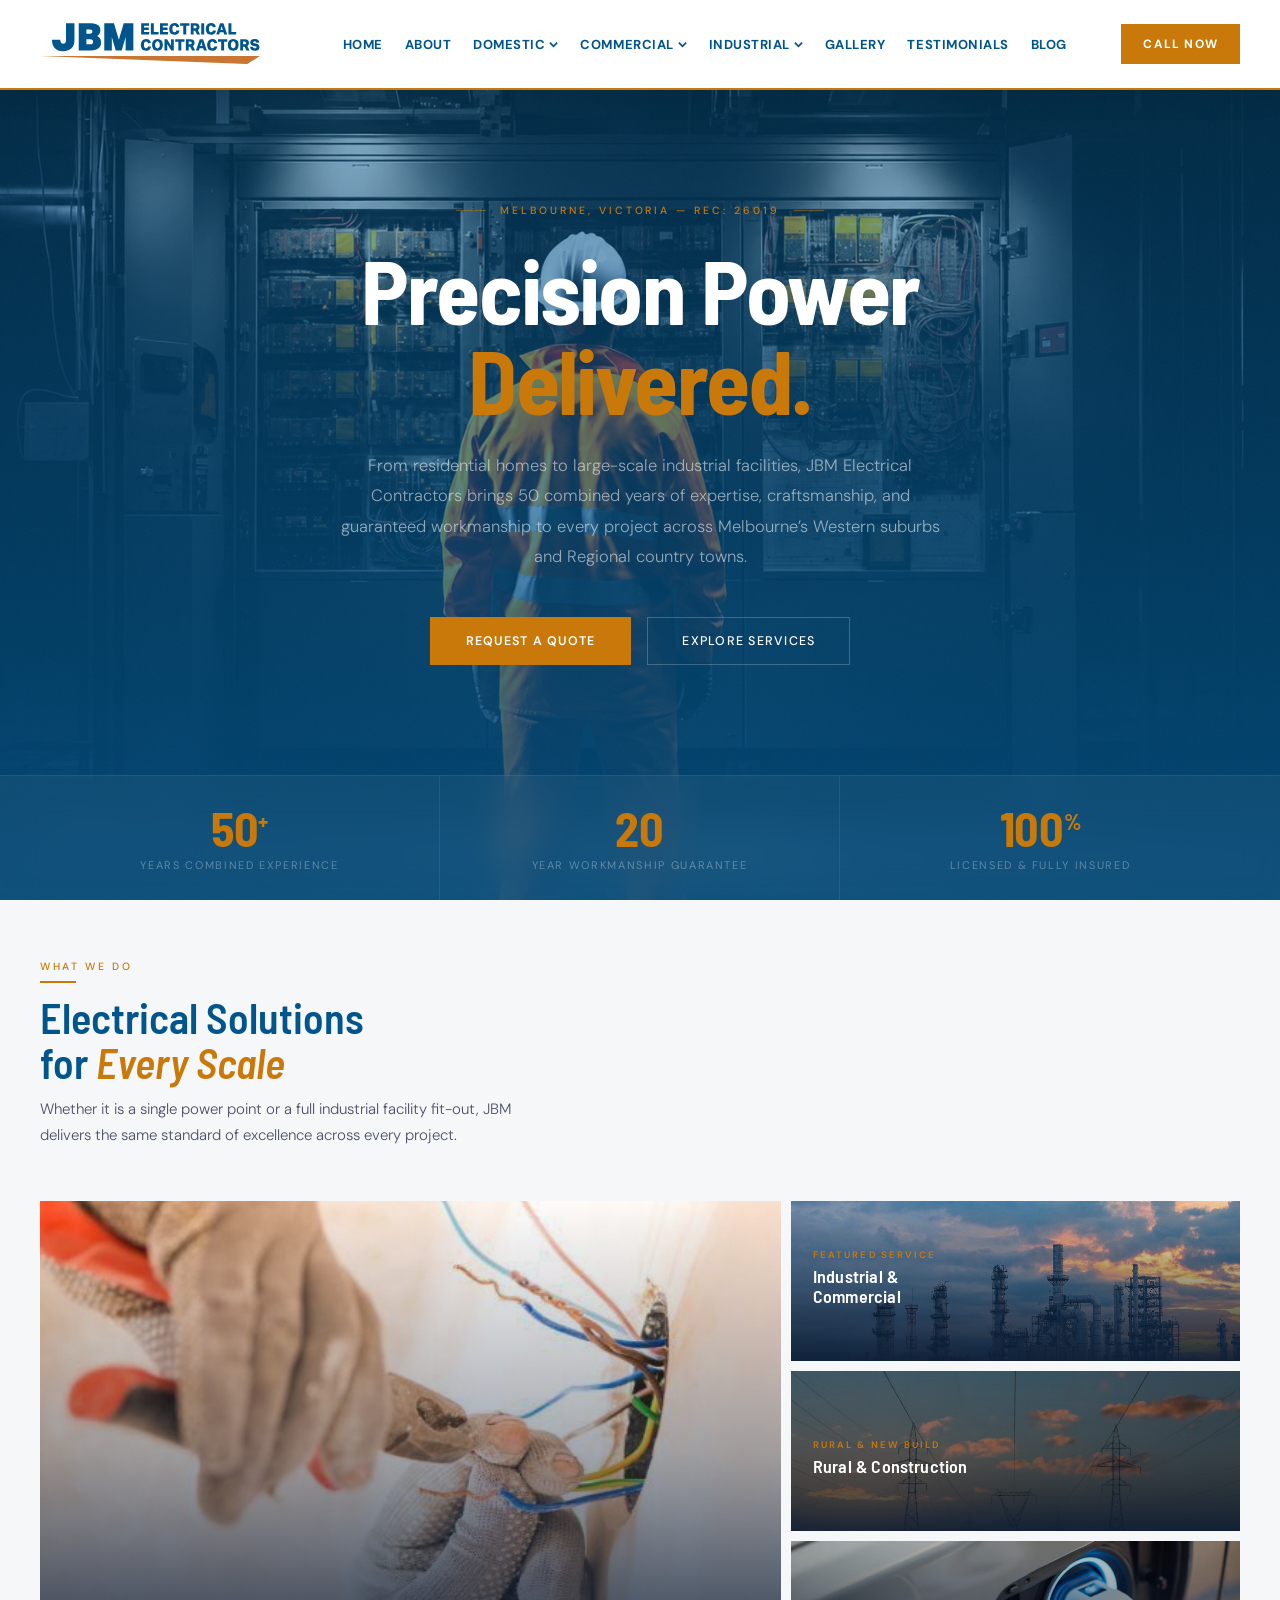
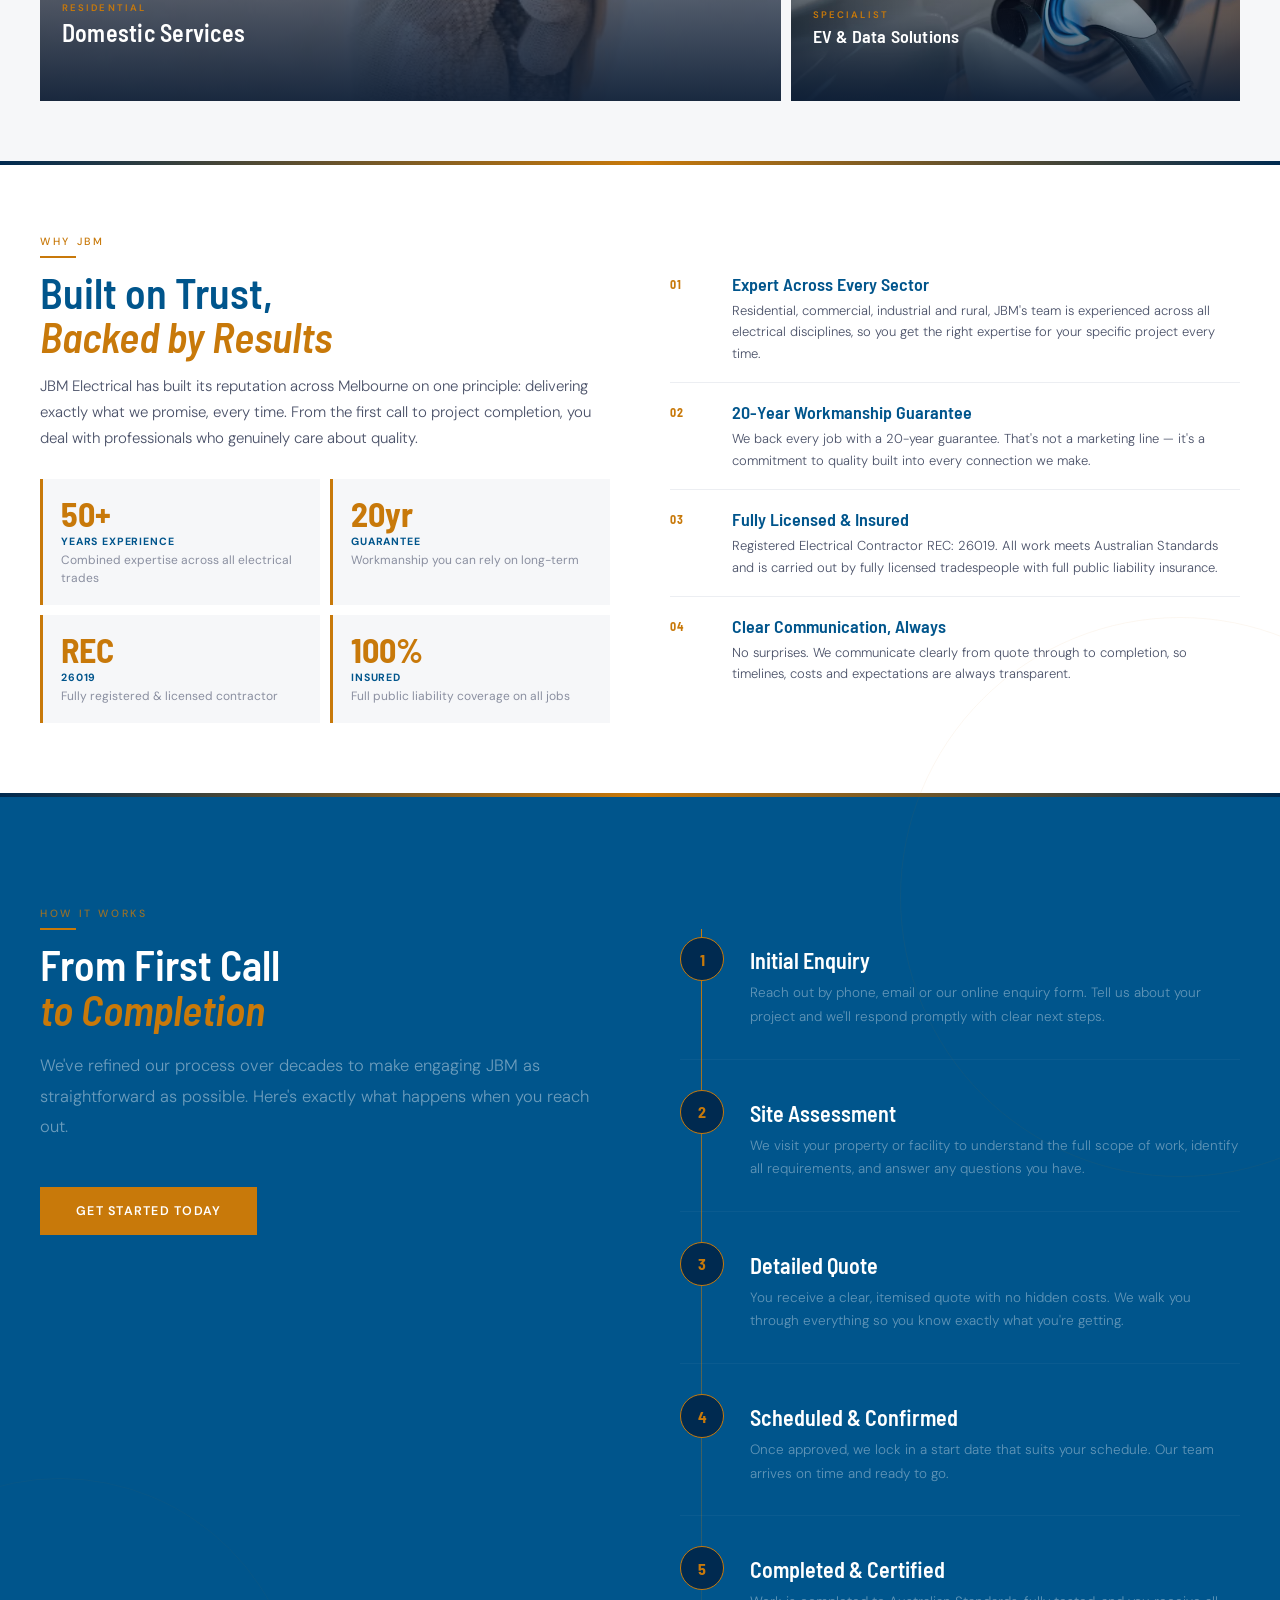
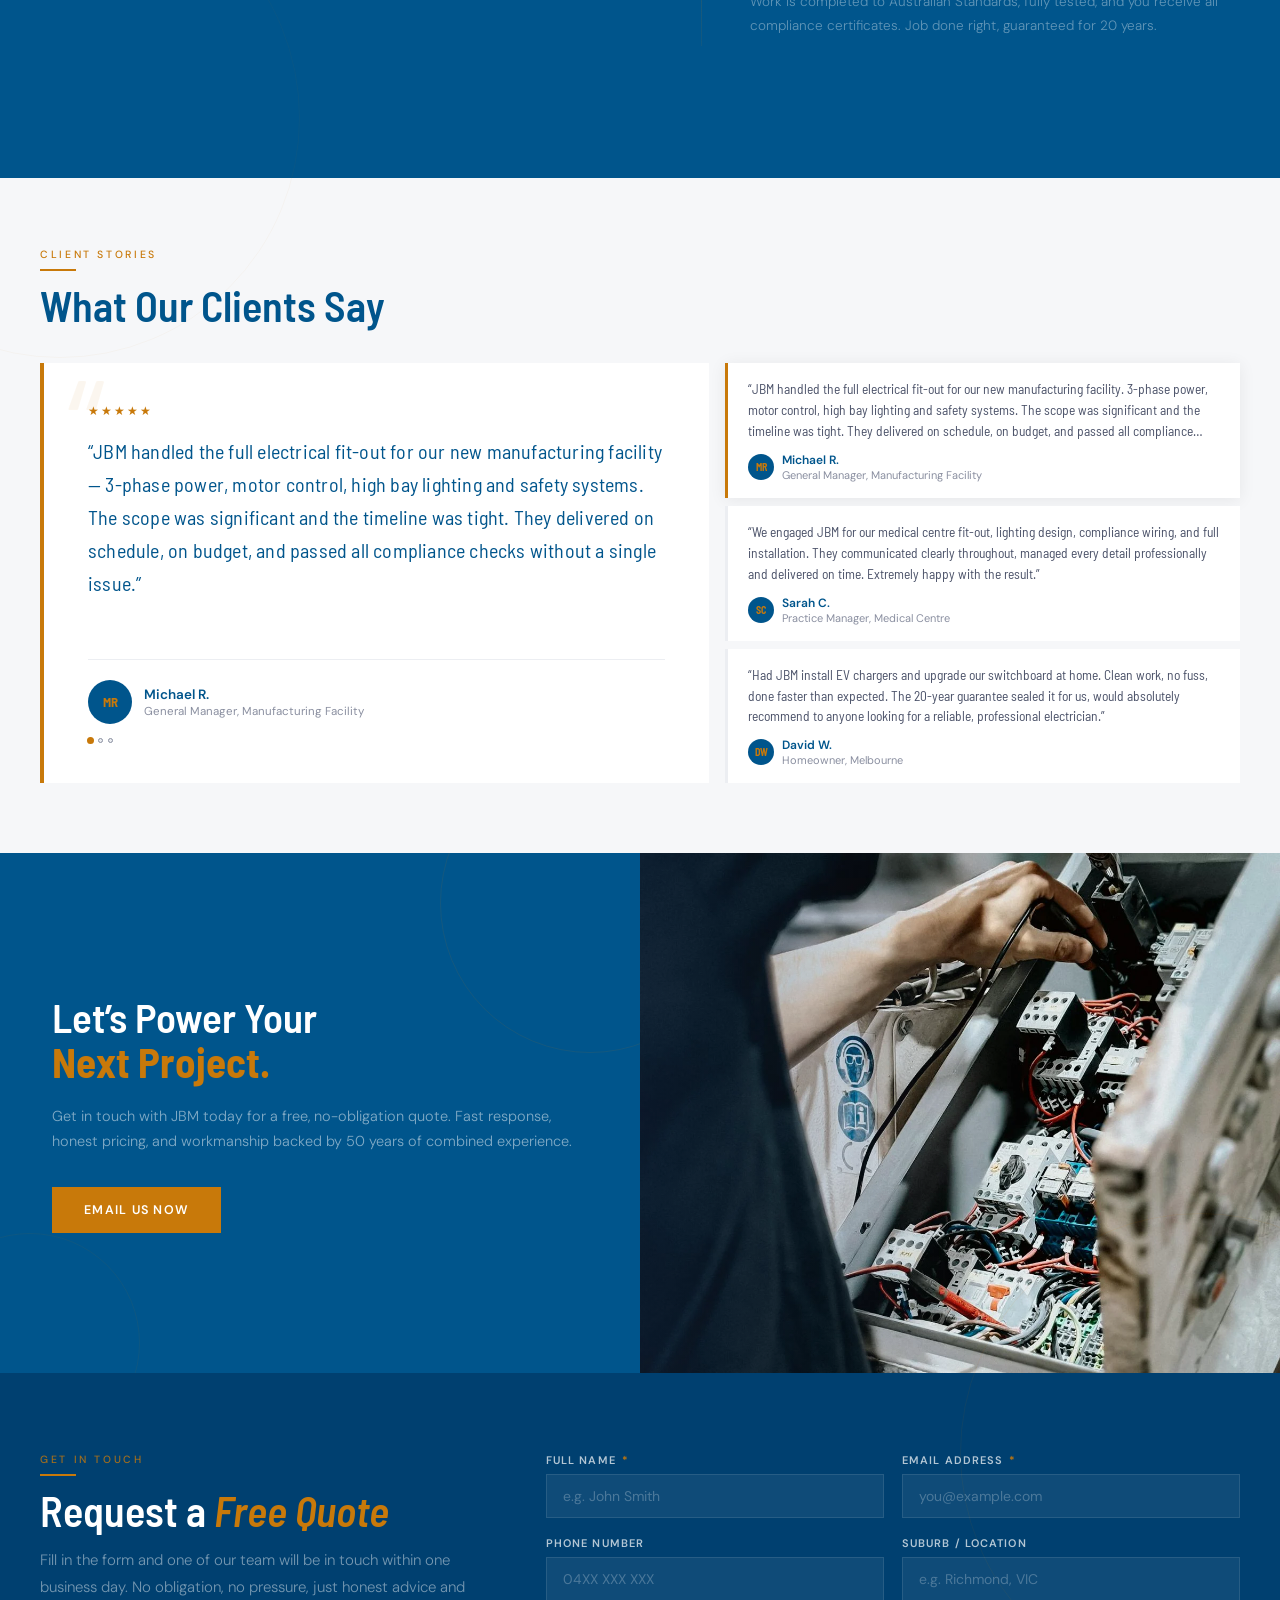
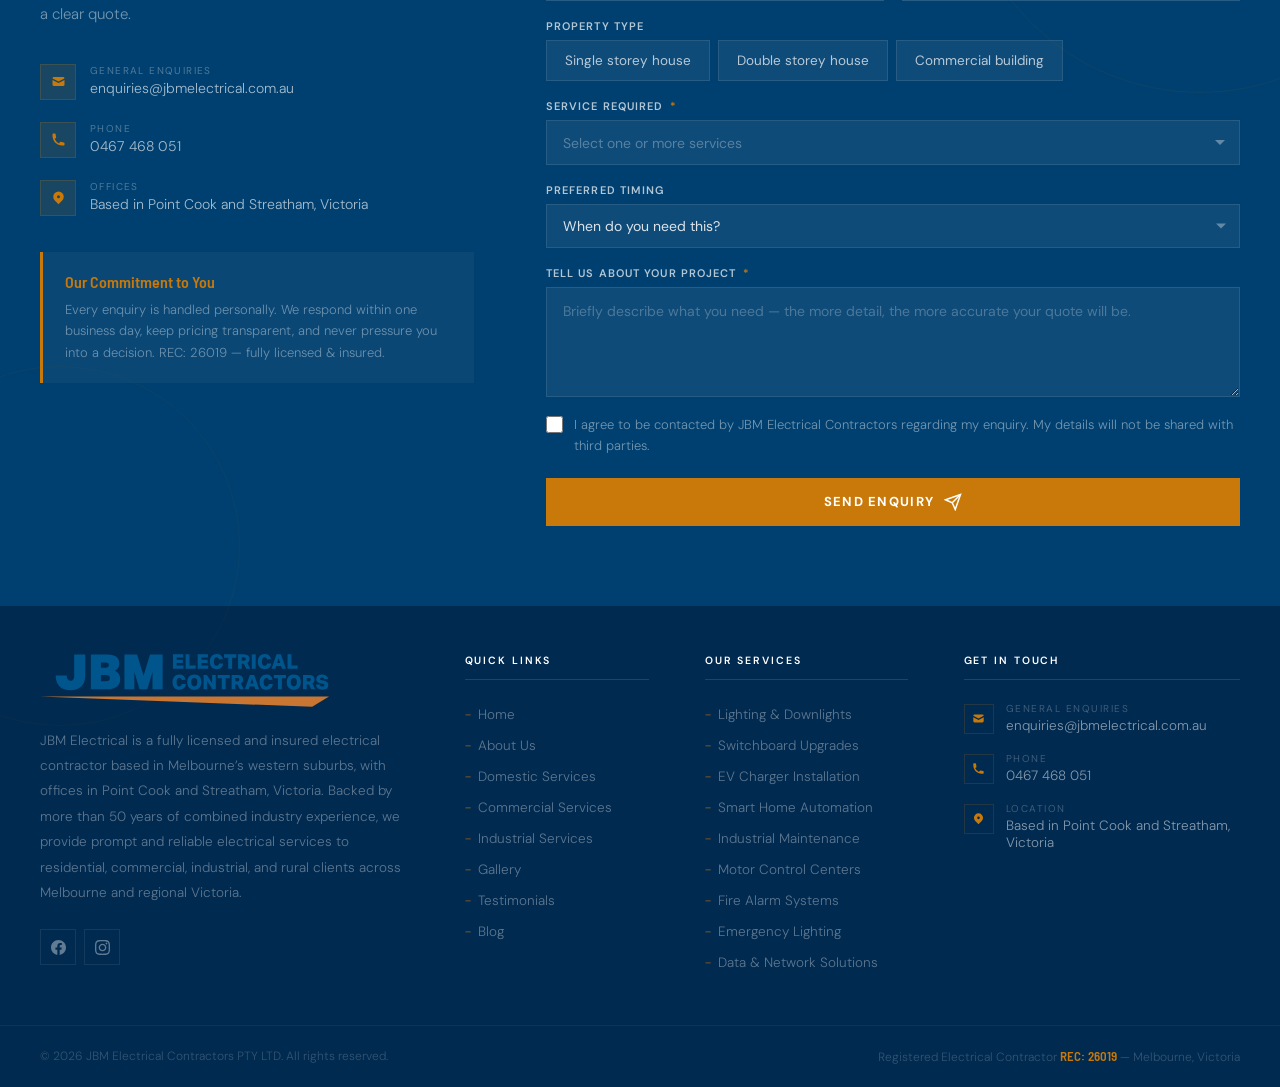
==== index.html @ d1659da3 "Update index.html" ====
<!DOCTYPE html>
<html lang="en">
<head>
    <meta charset="UTF-8">
    <meta name="viewport" content="width=device-width, initial-scale=1.0">
    <title>JBM Electrical Contractors | Melbourne, Victoria</title>
    <link rel="icon" type="image/x-icon" href="assets/icons/favicon.ico">

    <meta name="description" content="JBM Electrical Contractors , Licensed electricians serving Melbourne. Residential, commercial, industrial and rural electrical services.">
    <link rel="preconnect" href="https://fonts.googleapis.com">
    <link rel="preconnect" href="https://fonts.gstatic.com" crossorigin>
    <link href="https://fonts.googleapis.com/css2?family=Barlow+Semi+Condensed:wght@300;400;500;600;700&family=DM+Sans:ital,wght@0,300;0,400;0,500;0,600;1,300&display=swap" rel="stylesheet">
    <link rel="preload" href="assets/images/hero-bg.png" as="image">
    <link rel="stylesheet" href="css/styles.css">
</head>
<body>

<!-- ============================================================
     LOADING SCREEN
============================================================ -->
<div id="loader">    <img class="loader-logo" id="ll" src="assets/images/jbm-logo.svg" alt="JBM Electrical Contractors">    <div class="loader-tagline" id="lt">Licensed Electrical Contractors</div>
    <div class="loader-line-wrap"><div class="loader-line" id="lb"></div></div>
</div>

<!-- ============================================================
     TOP BAR
============================================================ -->
<!-- ============================================================
     HEADER & NAVIGATION
============================================================ -->
<header id="header">
    <div class="header-wrap">
        <a href="index.html" class="logo">
            <img id="logo-src" class="logo-color" src="assets/images/jbm-logo.svg" alt="JBM Electrical Contractors">
        </a>
        <nav>
            <div class="nav-item"><a href="index.html" class="nav-link">Home</a></div>
            <div class="nav-item"><a href="about.html" class="nav-link">About</a></div>
            <div class="nav-item">
                <a href="domestic.html" class="nav-link">Domestic <svg class="chevron" viewBox="0 0 10 6"><path d="M1 1l4 4 4-4"/></svg></a>
                <div class="dropdown">
                    <a href="domestic.html#power-points-switches" class="dd-link">Power Points &amp; Switches</a>
                    <a href="domestic.html#lighting-downlights" class="dd-link">Lighting &amp; Downlights</a>
                    <a href="domestic.html#ceiling-exhaust-fans" class="dd-link">Ceiling &amp; Exhaust Fans</a>
                    <a href="domestic.html#stove-oven-cooktop" class="dd-link">Stove, Oven &amp; Cooktop Installations</a>
                    <a href="domestic.html#air-conditioning" class="dd-link">Air Conditioning</a>
                    <a href="domestic.html#rangehood-installations" class="dd-link">Rangehood Installations</a>
                    <a href="domestic.html#smart-home-automation" class="dd-link">Smart Home Automation</a>
                    <a href="domestic.html#electrical-heating" class="dd-link">Electrical Heating</a>
                    <a href="domestic.html#tv-wall-mounting" class="dd-link">TV &amp; Wall Mounting</a>
                    <a href="domestic.html#data-tv-points" class="dd-link">Data &amp; TV Points</a>
                    <a href="domestic.html#ev-charger" class="dd-link">EV Charger Supply &amp; Install</a>
                    <a href="domestic.html#switchboard-upgrades" class="dd-link">Switchboard Upgrades</a>
                    <a href="domestic.html#safety-switches" class="dd-link">Safety Switches &amp; Testing</a>
                    <a href="domestic.html#appliance-repairs" class="dd-link">Appliance Repairs</a>
                    <a href="domestic.html#tenancy-safety-checks" class="dd-link">Residential Tenancy Safety Checks</a>
                </div>
            </div>
            <div class="nav-item">
                <a href="commercial.html" class="nav-link">Commercial <svg class="chevron" viewBox="0 0 10 6"><path d="M1 1l4 4 4-4"/></svg></a>
                <div class="dropdown">
                    <a href="commercial.html#shop-fitouts" class="dd-link">Shop Fit-outs</a>
                    <a href="commercial.html#tenant-improvements" class="dd-link">Tenant Improvements</a>
                    <a href="commercial.html#medical-dental" class="dd-link">Medical &amp; Dental Centres</a>
                    <a href="commercial.html#bakeries-hospitality" class="dd-link">Bakeries &amp; Hospitality</a>
                    <a href="commercial.html#shopping-centre-maintenance" class="dd-link">Shopping Centre Maintenance</a>
                    <a href="commercial.html#lighting-installations" class="dd-link">Lighting Installations</a>
                    <a href="commercial.html#new-construction-wiring" class="dd-link">New Construction Wiring</a>
                    <a href="commercial.html#emergency-exit-lighting" class="dd-link">Emergency &amp; Exit Lighting</a>
                    <a href="commercial.html#ev-charger" class="dd-link">EV Charger Installations</a>
                    <a href="commercial.html#fire-alarm" class="dd-link">Fire Alarm Installation &amp; Maintenance</a>
                    <a href="commercial.html#network-data" class="dd-link">Network &amp; Data Solutions</a>
                    <a href="commercial.html#lighting-design-energy" class="dd-link">Lighting Design &amp; Energy Upgrades</a>
                    <a href="commercial.html#fault-finding" class="dd-link">Fault Finding &amp; Repairs</a>
                </div>
            </div>
            <div class="nav-item">
                <a href="industrial.html" class="nav-link">Industrial <svg class="chevron" viewBox="0 0 10 6"><path d="M1 1l4 4 4-4"/></svg></a>
                <div class="dropdown">
                    <a href="industrial.html#factory-maintenance" class="dd-link">Factory Maintenance &amp; Repairs</a>
                    <a href="industrial.html#crane-pump-maintenance" class="dd-link">Crane &amp; Pump Maintenance</a>
                    <a href="industrial.html#motor-control-centres" class="dd-link">Motor Control Centres</a>
                    <a href="industrial.html#heavy-machinery-wiring" class="dd-link">Heavy Machinery Wiring</a>
                    <a href="industrial.html#cable-ladder" class="dd-link">Cable &amp; Ladder Installations</a>
                    <a href="industrial.html#high-bay-lighting" class="dd-link">High Bay Lighting</a>
                    <a href="industrial.html#3-phase-power" class="dd-link">3 Phase Power Installations</a>
                    <a href="industrial.html#new-machinery-cabling" class="dd-link">New Machinery Cabling</a>
                    <a href="industrial.html#shed-office-power" class="dd-link">Shed &amp; Office Power</a>
                    <a href="industrial.html#fault-finding" class="dd-link">Fault Finding &amp; Repairs</a>
                    <a href="industrial.html#power-upgrades" class="dd-link">Power Upgrades &amp; Distributor Liaison</a>
                    <a href="industrial.html#lighting-design-energy" class="dd-link">Lighting Design &amp; Energy Upgrades</a>
                </div>
            </div>
            <div class="nav-item"><a href="gallery.html" class="nav-link">Gallery</a></div>
            <div class="nav-item"><a href="#testimonials" class="nav-link">Testimonials</a></div>
            <div class="nav-item"><a href="blog.html" class="nav-link">Blog</a></div>
        </nav>
        <a href="#enquiry" class="h-cta">Call Now</a>
        <div class="ham" id="ham" onclick="toggleNav()"><span></span><span></span><span></span></div>
    </div>
</header>

<!-- ============================================================
     MOBILE NAVIGATION
============================================================ -->
<div id="mob-nav">
    <button class="mob-close" onclick="toggleNav()">&#215;</button>
    <a href="index.html" class="mob-link">Home</a>
    <a href="about.html" class="mob-link">About</a>
    <a href="domestic.html" class="mob-link">Domestic Services</a>
    <a href="commercial.html" class="mob-link">Commercial Services</a>
    <a href="industrial.html" class="mob-link">Industrial Services</a>
    <a href="gallery.html" class="mob-link">Gallery</a>
    <a href="#testimonials" class="mob-link">Testimonials</a>
    <a href="blog.html" class="mob-link">Blog</a>
</div>

<!-- ============================================================
     HERO SECTION
============================================================ -->
<section id="hero">
    <div class="hero-bg"></div>
    <div class="hero-overlay"></div>
    <div class="hero-grain"></div>
    <div class="hero-inner">
        <div class="hero-eyebrow">Melbourne, Victoria &mdash; REC: 26019</div>
        <h1 class="hero-title">
            Precision Power
            <strong>Delivered.</strong>
        </h1>
        <p class="hero-desc">From residential homes to large-scale industrial facilities, JBM Electrical Contractors brings 50 combined years of expertise, craftsmanship, and guaranteed workmanship to every project across Melbourne’s Western suburbs and Regional country towns.</p>
        <div class="hero-btns">
            <a href="#cta" class="btn-primary">Request a Quote</a>
            <a href="#services" class="btn-secondary">Explore Services</a>
        </div>
    </div>
    <div class="hero-ribbon">
        <div class="hero-ribbon-inner">
            <div class="h-stat">
                <div class="h-stat-num">50<sup>+</sup></div>
                <div class="h-stat-lbl">Years Combined Experience</div>
            </div>
            <div class="h-stat">
                <div class="h-stat-num">20</div>
                <div class="h-stat-lbl">Year Workmanship Guarantee</div>
            </div>
            <div class="h-stat">
                <div class="h-stat-num">100<sup>%</sup></div>
                <div class="h-stat-lbl">Licensed &amp; Fully Insured</div>
            </div>
        </div>
    </div>
</section>

<!-- ============================================================
     SERVICES SECTION
============================================================ -->
<section id="services">
    <div class="sec-inner">
        <div class="svc-intro fade-up">
            <div class="sec-eyebrow">What We Do</div>
            <div class="amber-rule"></div>
            <h2 class="sec-title">Electrical Solutions<br>for <em>Every Scale</em></h2>
            <p class="sec-sub" style="margin-bottom:0">Whether it is a single power point or a full industrial facility fit-out, JBM delivers the same standard of excellence across every project.</p>
        </div>
        <div style="margin-top:52px">
        <div class="svc-grid fade-up">
            <div class="svc-card svc-featured" data-card="industrial-commercial">
        <img class="svc-card-img" src="assets/images/industrial.jpg" alt="Industrial Electrical" onerror="this.style.background='#00558C'">
                <div class="svc-card-overlay"></div>
                <div class="svc-card-body">
                    <span class="svc-tag">Featured Service</span>
                    <div class="svc-name">Industrial &amp;<br>Commercial</div>
                    <p class="svc-desc">Full electrical for factories, warehouses, commercial fit-outs, motor control, 3-phase power and large-scale infrastructure.</p>
                    <div class="svc-arrow">Explore <svg viewBox="0 0 24 24"><path d="M5 12h14M12 5l7 7-7 7"/></svg></div>
                </div>
            </div>
            <div class="svc-card svc-small" data-card="domestic">
        <img class="svc-card-img" src="assets/images/domestic.jpg" alt="Domestic Electrical" onerror="this.style.background='#00558C'">
                <div class="svc-card-overlay"></div>
                <div class="svc-card-body">
                    <span class="svc-tag">Residential</span>
                    <div class="svc-name">Domestic Services</div>
                    <p class="svc-desc">Lighting, switchboards, EV charging, smart home and safety switches.</p>
                    <div class="svc-arrow">Explore <svg viewBox="0 0 24 24"><path d="M5 12h14M12 5l7 7-7 7"/></svg></div>
                </div>
            </div>
            <div class="svc-card svc-small" data-card="rural-construction">
        <img class="svc-card-img" src="assets/images/rural-construction.avif" alt="Rural Electrical" onerror="this.style.background='#00558C'">
                <div class="svc-card-overlay"></div>
                <div class="svc-card-body">
                    <span class="svc-tag">Rural &amp; New Build</span>
                    <div class="svc-name">Rural &amp; Construction</div>
                    <p class="svc-desc">New construction wiring, rural properties, fire alarm systems.</p>
                    <div class="svc-arrow">Explore <svg viewBox="0 0 24 24"><path d="M5 12h14M12 5l7 7-7 7"/></svg></div>
                </div>
            </div>
            <div class="svc-card svc-small" data-card="ev-data">
        <img class="svc-card-img" src="assets/images/ev-data.avif" alt="EV Charging" onerror="this.style.background='#00558C'">
                <div class="svc-card-overlay"></div>
                <div class="svc-card-body">
                    <span class="svc-tag">Specialist</span>
                    <div class="svc-name">EV &amp; Data Solutions</div>
                    <p class="svc-desc">EV charger install, data networks, emergency lighting systems.</p>
                    <div class="svc-arrow">Explore <svg viewBox="0 0 24 24"><path d="M5 12h14M12 5l7 7-7 7"/></svg></div>
                </div>
            </div>
        </div>

        </div>
    </div>
</section>

<div class="section-divider"></div>

<!-- ============================================================
     WHY CHOOSE JBM
============================================================ -->
<section id="why">
    <div class="sec-inner">
        <div class="why-grid">
            <div class="why-left fade-up">
                <div class="sec-eyebrow">Why JBM</div>
                <div class="amber-rule"></div>
                <h2 class="sec-title">Built on Trust,<br><em>Backed by Results</em></h2>
                <p class="why-sec-sub">JBM Electrical has built its reputation across Melbourne on one principle: delivering exactly what we promise, every time. From the first call to project completion, you deal with professionals who genuinely care about quality.</p>
                <div class="cred-grid">
                    <div class="cred-item">
                        <span class="cred-num">50+</span>
                        <div class="cred-label">Years Experience</div>
                        <div class="cred-desc">Combined expertise across all electrical trades</div>
                    </div>
                    <div class="cred-item">
                        <span class="cred-num">20yr</span>
                        <div class="cred-label">Guarantee</div>
                        <div class="cred-desc">Workmanship you can rely on long-term</div>
                    </div>
                    <div class="cred-item">
                        <span class="cred-num">REC</span>
                        <div class="cred-label">26019</div>
                        <div class="cred-desc">Fully registered &amp; licensed contractor</div>
                    </div>
                    <div class="cred-item">
                        <span class="cred-num">100%</span>
                        <div class="cred-label">Insured</div>
                        <div class="cred-desc">Full public liability coverage on all jobs</div>
                    </div>
                </div>
            </div>
            <div class="why-right fade-up">
                <div class="feat-list">
                    <div class="feat-item">
                        <div class="feat-num">01</div>
                        <div>
                            <div class="feat-body-title">Expert Across Every Sector</div>
                            <div class="feat-body-desc">Residential, commercial, industrial and rural, JBM's team is experienced across all electrical disciplines, so you get the right expertise for your specific project every time.</div>
                        </div>
                    </div>
                    <div class="feat-item">
                        <div class="feat-num">02</div>
                        <div>
                            <div class="feat-body-title">20-Year Workmanship Guarantee</div>
                            <div class="feat-body-desc">We back every job with a 20-year guarantee. That's not a marketing line &#8212; it's a commitment to quality built into every connection we make.</div>
                        </div>
                    </div>
                    <div class="feat-item">
                        <div class="feat-num">03</div>
                        <div>
                            <div class="feat-body-title">Fully Licensed &amp; Insured</div>
                            <div class="feat-body-desc">Registered Electrical Contractor REC: 26019. All work meets Australian Standards and is carried out by fully licensed tradespeople with full public liability insurance.</div>
                        </div>
                    </div>
                    <div class="feat-item">
                        <div class="feat-num">04</div>
                        <div>
                            <div class="feat-body-title">Clear Communication, Always</div>
                            <div class="feat-body-desc">No surprises. We communicate clearly from quote through to completion, so timelines, costs and expectations are always transparent.</div>
                        </div>
                    </div>
                </div>
            </div>
        </div>
    </div>
</section>

<div class="section-divider"></div>

<!-- ============================================================
     HOW IT WORKS — PROCESS TIMELINE
============================================================ -->
<section id="process">
    <div class="sec-inner">
        <div class="process-grid">
            <div class="process-left fade-up">
                <div class="sec-eyebrow" style="color:rgba(200,121,10,.75)">How It Works</div>
                <div class="amber-rule"></div>
                <h2 class="sec-title process-sec-title">From First Call<br><em>to Completion</em></h2>
                <p class="process-sec-sub">We've refined our process over decades to make engaging JBM as straightforward as possible. Here's exactly what happens when you reach out.</p>
                <div class="process-cta">
                    <a href="#cta" class="btn-primary">Get Started Today</a>
                </div>
            </div>
            <div class="timeline fade-up">
                <div class="t-step">
                    <div class="t-dot">1</div>
                    <div>
                        <div class="t-title">Initial Enquiry</div>
                        <div class="t-desc">Reach out by phone, email or our online enquiry form. Tell us about your project and we'll respond promptly with clear next steps.</div>
                    </div>
                </div>
                <div class="t-step">
                    <div class="t-dot">2</div>
                    <div>
                        <div class="t-title">Site Assessment</div>
                        <div class="t-desc">We visit your property or facility to understand the full scope of work, identify all requirements, and answer any questions you have.</div>
                    </div>
                </div>
                <div class="t-step">
                    <div class="t-dot">3</div>
                    <div>
                        <div class="t-title">Detailed Quote</div>
                        <div class="t-desc">You receive a clear, itemised quote with no hidden costs. We walk you through everything so you know exactly what you're getting.</div>
                    </div>
                </div>
                <div class="t-step">
                    <div class="t-dot">4</div>
                    <div>
                        <div class="t-title">Scheduled &amp; Confirmed</div>
                        <div class="t-desc">Once approved, we lock in a start date that suits your schedule. Our team arrives on time and ready to go.</div>
                    </div>
                </div>
                <div class="t-step">
                    <div class="t-dot">5</div>
                    <div>
                        <div class="t-title">Completed &amp; Certified</div>
                        <div class="t-desc">Work is completed to Australian Standards, fully tested, and you receive all compliance certificates. Job done right, guaranteed for 20 years.</div>
                    </div>
                </div>
            </div>
        </div>
    </div>
</section>

<!-- ============================================================
     TESTIMONIALS
============================================================ -->
<section id="testimonials">
    <div class="sec-inner">
        <div class="testi-header fade-up">
            <div class="sec-eyebrow">Client Stories</div>
            <div class="amber-rule"></div>
            <h2 class="sec-title">What Our Clients Say</h2>
        </div>
        <div class="testi-layout fade-up">
            <!-- LEFT: big featured panel -->
            <div class="testi-main" id="testi-main">
                <div>
                    <div class="stars"><span class="star">&#9733;</span><span class="star">&#9733;</span><span class="star">&#9733;</span><span class="star">&#9733;</span><span class="star">&#9733;</span></div>
                    <p class="testi-big-quote" id="testi-big-quote">&#8220;JBM handled the full electrical fit-out for our new manufacturing facility &#8212; 3-phase power, motor control, high bay lighting and safety systems. The scope was significant and the timeline was tight. They delivered on schedule, on budget, and passed all compliance checks without a single issue.&#8221;</p>
                </div>
                <div class="testi-main-footer">
                    <div class="testi-main-author" id="testi-main-author">
                        <div class="t-avatar" id="testi-avatar">MR</div>
                        <div>
                            <div class="t-name" id="testi-name">Michael R.</div>
                            <div class="t-role" id="testi-role">General Manager, Manufacturing Facility</div>
                        </div>
                    </div>
                    <div class="testi-dots" id="testi-dots"></div>
                </div>
            </div>
            <!-- RIGHT: 3 mini cards -->
            <div class="testi-stack" id="testi-stack"></div>
        </div>
    </div>
</section>

<!-- ============================================================
     CTA — SPLIT SCREEN
============================================================ -->
<section id="cta">
    <div class="cta-left">
        <h2 class="cta-title">
            Let&#8217;s Power Your
            <strong>Next Project.</strong>
        </h2>
        <p class="cta-sub">Get in touch with JBM today for a free, no-obligation quote. Fast response, honest pricing, and workmanship backed by 50 years of combined experience.</p>
        <div class="cta-btns">
            <a href="#enquiry" class="btn-amber">Email Us Now</a>
        </div>
    </div>
    <div class="cta-right">
        <img class="cta-img" src="assets/images/cta-bg.webp" alt="JBM Electrical team at work" loading="lazy" onerror="this.style.display='none'">
        <div class="cta-img-overlay"></div>
    </div>
</section>

<!-- ============================================================
     ENQUIRY FORM
============================================================ -->
<section id="enquiry">
    <div class="sec-inner">
        <div class="enquiry-grid">

            <!-- LEFT INFO PANEL -->
            <div class="enquiry-info fade-up">
                <div class="sec-eyebrow" style="color:rgba(200,121,10,.8)">Get In Touch</div>
                <div class="amber-rule"></div>
                <h2 class="sec-title">Request a <em>Free Quote</em></h2>
                <p class="enquiry-tagline">Fill in the form and one of our team will be in touch within one business day. No obligation, no pressure, just honest advice and a clear quote.</p>
                <div class="enquiry-contact-item">
                    <div class="enquiry-ico"><svg viewBox="0 0 20 20"><path d="M2.003 5.884L10 9.882l7.997-3.998A2 2 0 0016 4H4a2 2 0 00-1.997 1.884z"/><path d="M18 8.118l-8 4-8-4V14a2 2 0 002 2h12a2 2 0 002-2V8.118z"/></svg></div>
                    <div>
                        <div class="enquiry-contact-lbl">General Enquiries</div>
                        <div class="enquiry-contact-val"><a href="mailto:enquiries@jbmelectrical.com.au">enquiries@jbmelectrical.com.au</a></div>
                    </div>
                </div>
                <div class="enquiry-contact-item">
                    <div class="enquiry-ico"><svg viewBox="0 0 20 20"><path d="M2 3a1 1 0 011-1h2.153a1 1 0 01.986.836l.74 4.435a1 1 0 01-.54 1.06l-1.548.773a11.037 11.037 0 006.105 6.105l.774-1.548a1 1 0 011.059-.54l4.435.74a1 1 0 01.836.986V17a1 1 0 01-1 1h-2C7.82 18 2 12.18 2 5V3z"/></svg></div>
                    <div>
                        <div class="enquiry-contact-lbl">Phone</div>
                        <div class="enquiry-contact-val"><a href="tel:0467468051">0467 468 051</a></div>
                    </div>
                </div>
                <div class="enquiry-contact-item">
                    <div class="enquiry-ico"><svg viewBox="0 0 20 20"><path fill-rule="evenodd" d="M5.05 4.05a7 7 0 119.9 9.9L10 18.9l-4.95-4.95a7 7 0 010-9.9zM10 11a2 2 0 100-4 2 2 0 000 4z" clip-rule="evenodd"/></svg></div>
                    <div>
                        <div class="enquiry-contact-lbl">Offices</div>
                        <div class="enquiry-contact-val">Based in Point Cook and Streatham, Victoria</div>
                    </div>
                </div>
                <div class="enquiry-promise">
                    <div class="enquiry-promise-title">Our Commitment to You</div>
                    <div class="enquiry-promise-text">Every enquiry is handled personally. We respond within one business day, keep pricing transparent, and never pressure you into a decision. REC: 26019 &mdash; fully licensed &amp; insured.</div>
                </div>
            </div>

            <!-- RIGHT FORM PANEL -->
            <div class="enquiry-form-wrap fade-up">
                <!-- Success state (hidden by default) -->
                <div class="form-success" id="form-success">
                    <div class="success-icon">
                        <svg viewBox="0 0 24 24"><polyline points="20 6 9 17 4 12"/></svg>
                    </div>
                    <div class="success-title">Enquiry Sent!</div>
                    <p class="success-msg">Thank you for reaching out to JBM Electrical Contractors.<br>We&#8217;ll be in touch within one business day.</p>
                </div>

                <!-- The form -->
                <form id="enquiry-form" novalidate>
                    <div class="form-row">
                        <div class="form-group">
                            <label class="form-label" for="f-name">Full Name <span>*</span></label>
                            <input class="form-input" type="text" id="f-name" placeholder="e.g. John Smith" autocomplete="name">
                            <div class="form-error" id="err-name">Please enter your name.</div>
                        </div>
                        <div class="form-group">
                            <label class="form-label" for="f-email">Email Address <span>*</span></label>
                            <input class="form-input" type="email" id="f-email" placeholder="you@example.com" autocomplete="email">
                            <div class="form-error" id="err-email">Please enter a valid email.</div>
                        </div>
                    </div>

                    <div class="form-row">
                        <div class="form-group">
                            <label class="form-label" for="f-phone">Phone Number</label>
                            <input class="form-input" type="tel" id="f-phone" placeholder="04XX XXX XXX" autocomplete="tel">
                        </div>
                        <div class="form-group">
                            <label class="form-label" for="f-suburb">Suburb / Location</label>
                            <input class="form-input" type="text" id="f-suburb" placeholder="e.g. Richmond, VIC">
                        </div>
                    </div>

                    <div class="form-group">
                        <div class="form-label" id="lbl-property">Property Type</div>
                        <div class="ptype-group" role="radiogroup" aria-labelledby="lbl-property">
                            <label class="ptype-opt"><input type="radio" name="property_type" value="Single storey house"><span>Single storey house</span></label>
                            <label class="ptype-opt"><input type="radio" name="property_type" value="Double storey house"><span>Double storey house</span></label>
                            <label class="ptype-opt"><input type="radio" name="property_type" value="Commercial building"><span>Commercial building</span></label>
                        </div>
                    </div>

                    <div class="form-group">
                        <div class="form-label" id="lbl-service">Service Required <span>*</span></div>
                        <div class="ms" id="f-service">
                            <div class="ms-field" id="ms-field">
                                <div class="ms-tags" id="ms-tags"></div>
                                <button type="button" class="ms-toggle" id="ms-toggle" aria-haspopup="true" aria-expanded="false" aria-controls="ms-panel" aria-labelledby="lbl-service">
                                    <svg viewBox="0 0 10 5" aria-hidden="true"><path d="M0 0h10L5 5z"/></svg>
                                </button>
                            </div>
                            <div class="ms-panel" id="ms-panel" role="group" aria-labelledby="lbl-service">
                                <div class="ms-list">
                                    <div class="ms-group">
                                        <div class="ms-group-label">Domestic</div>
                                        <label class="ms-opt"><input type="checkbox" value="Power Points &amp; Switches"><span>Power Points &amp; Switches</span></label>
                                        <label class="ms-opt"><input type="checkbox" value="Lighting &amp; Downlights"><span>Lighting &amp; Downlights</span></label>
                                        <label class="ms-opt"><input type="checkbox" value="Fans &amp; Air Conditioning"><span>Fans &amp; Air Conditioning</span></label>
                                        <label class="ms-opt"><input type="checkbox" value="Smart Home Automation"><span>Smart Home Automation</span></label>
                                        <label class="ms-opt"><input type="checkbox" value="EV Charger Supply &amp; Install"><span>EV Charger Supply &amp; Install</span></label>
                                        <label class="ms-opt"><input type="checkbox" value="Switchboard Upgrade"><span>Switchboard Upgrade</span></label>
                                        <label class="ms-opt"><input type="checkbox" value="Safety Switches"><span>Safety Switches</span></label>
                                        <label class="ms-opt"><input type="checkbox" value="Data &amp; TV Points"><span>Data &amp; TV Points</span></label>
                                    </div>
                                    <div class="ms-group">
                                        <div class="ms-group-label">Commercial</div>
                                        <label class="ms-opt"><input type="checkbox" value="Shop Fit-out"><span>Shop Fit-out</span></label>
                                        <label class="ms-opt"><input type="checkbox" value="Medical &amp; Dental Centre"><span>Medical &amp; Dental Centre</span></label>
                                        <label class="ms-opt"><input type="checkbox" value="Shopping Centre Maintenance"><span>Shopping Centre Maintenance</span></label>
                                        <label class="ms-opt"><input type="checkbox" value="Commercial Lighting"><span>Commercial Lighting</span></label>
                                        <label class="ms-opt"><input type="checkbox" value="Bakery &amp; Hospitality"><span>Bakery &amp; Hospitality</span></label>
                                        <label class="ms-opt"><input type="checkbox" value="New Construction Wiring"><span>New Construction Wiring (Commercial)</span></label>
                                        <label class="ms-opt"><input type="checkbox" value="Fault Finding &amp; Repairs"><span>Fault Finding &amp; Repairs</span></label>
                                    </div>
                                    <div class="ms-group">
                                        <div class="ms-group-label">Industrial</div>
                                        <label class="ms-opt"><input type="checkbox" value="Factory Maintenance &amp; Repairs"><span>Factory Maintenance &amp; Repairs</span></label>
                                        <label class="ms-opt"><input type="checkbox" value="Motor Control Centers"><span>Motor Control Centers</span></label>
                                        <label class="ms-opt"><input type="checkbox" value="Crane &amp; Pump Maintenance"><span>Crane &amp; Pump Maintenance</span></label>
                                        <label class="ms-opt"><input type="checkbox" value="High Bay Lighting"><span>High Bay Lighting</span></label>
                                        <label class="ms-opt"><input type="checkbox" value="3 Phase Power"><span>3 Phase Power Installations</span></label>
                                        <label class="ms-opt"><input type="checkbox" value="Cable &amp; Ladder Installations"><span>Cable &amp; Ladder Installations</span></label>
                                        <label class="ms-opt"><input type="checkbox" value="Heavy Machinery Wiring"><span>Heavy Machinery Wiring</span></label>
                                    </div>
                                    <div class="ms-group">
                                        <div class="ms-group-label">Other</div>
                                        <label class="ms-opt"><input type="checkbox" value="Rural Electrical"><span>Rural Electrical</span></label>
                                        <label class="ms-opt"><input type="checkbox" value="Fire Alarm Systems"><span>Fire Alarm Systems</span></label>
                                        <label class="ms-opt"><input type="checkbox" value="Emergency Lighting"><span>Emergency Lighting</span></label>
                                        <label class="ms-opt"><input type="checkbox" value="Data &amp; Network Solutions"><span>Data &amp; Network Solutions</span></label>
                                        <label class="ms-opt"><input type="checkbox" value="Other / Not Sure"><span>Other / Not Sure</span></label>
                                    </div>
                                </div>
                                <div class="ms-foot">
                                    <button type="button" class="ms-clear" id="ms-clear">Clear all</button>
                                    <button type="button" class="ms-done" id="ms-done">Done</button>
                                </div>
                            </div>
                        </div>
                        <div class="form-error" id="err-service">Please select at least one service.</div>
                    </div>

                    <div class="form-group">
                        <label class="form-label" for="f-timing">Preferred Timing</label>
                        <div class="select-wrap">
                            <select class="form-select" id="f-timing">
                                <option value="" disabled selected>When do you need this?</option>
                                <option value="ASAP">As soon as possible</option>
                                <option value="Within 1 week">Within 1 week</option>
                                <option value="Within 1 month">Within 1 month</option>
                                <option value="Planning ahead">Planning ahead (1+ months)</option>
                                <option value="Just getting a quote">Just getting a quote</option>
                            </select>
                        </div>
                    </div>

                    <div class="form-group">
                        <label class="form-label" for="f-message">Tell Us About Your Project <span>*</span></label>
                        <textarea class="form-textarea" id="f-message" placeholder="Briefly describe what you need — the more detail, the more accurate your quote will be."></textarea>
                        <div class="form-error" id="err-message">Please describe your project.</div>
                    </div>

                    <label class="form-check">
                        <input type="checkbox" id="f-consent">
                        <span class="form-check-label">I agree to be contacted by JBM Electrical Contractors regarding my enquiry. My details will not be shared with third parties.</span>
                    </label>
                    <div class="form-error" id="err-consent" style="margin-top:-14px;margin-bottom:16px;">Please tick the box above to continue.</div>

                    <button type="submit" class="form-submit" id="form-btn">
                        Send Enquiry
                        <svg viewBox="0 0 24 24"><path d="M22 2L11 13"/><path d="M22 2L15 22 11 13 2 9l20-7z"/></svg>
                    </button>
                </form>
            </div>

        </div>
    </div>
</section>

<!-- ============================================================
     FOOTER
============================================================ -->
<footer id="contact">
    <div class="foot-inner">
        <div>            <img id="logo-footer" class="foot-logo" src="assets/images/jbm-logo.svg" alt="JBM Electrical Contractors">            <p class="foot-about">JBM Electrical is a fully licensed and insured electrical contractor based in Melbourne’s western suburbs, with offices in Point Cook and Streatham, Victoria. Backed by more than 50 years of combined industry experience, we provide prompt and reliable electrical services to residential, commercial, industrial, and rural clients across Melbourne and regional Victoria.</p>
            <div class="foot-social">
                <a href="https://facebook.com" target="_blank" class="soc-btn" title="Facebook">
                    <svg viewBox="0 0 24 24"><path d="M24 12.073c0-6.627-5.373-12-12-12s-12 5.373-12 12c0 5.99 4.388 10.954 10.125 11.854v-8.385H7.078v-3.47h3.047V9.43c0-3.007 1.792-4.669 4.533-4.669 1.312 0 2.686.235 2.686.235v2.953H15.83c-1.491 0-1.956.925-1.956 1.874v2.25h3.328l-.532 3.47h-2.796v8.385C19.612 23.027 24 18.062 24 12.073z"/></svg>
                </a>
                <a href="https://instagram.com" target="_blank" class="soc-btn" title="Instagram">
                    <svg viewBox="0 0 24 24"><path d="M12 2.163c3.204 0 3.584.012 4.85.07 3.252.148 4.771 1.691 4.919 4.919.058 1.265.069 1.645.069 4.849 0 3.205-.012 3.584-.069 4.849-.149 3.225-1.664 4.771-4.919 4.919-1.266.058-1.644.07-4.85.07-3.204 0-3.584-.012-4.849-.07-3.26-.149-4.771-1.699-4.919-4.92-.058-1.265-.07-1.644-.07-4.849 0-3.204.013-3.583.07-4.849.149-3.227 1.664-4.771 4.919-4.919 1.266-.057 1.645-.069 4.849-.069zm0-2.163c-3.259 0-3.667.014-4.947.072-4.358.2-6.78 2.618-6.98 6.98-.059 1.281-.073 1.689-.073 4.948 0 3.259.014 3.668.072 4.948.2 4.358 2.618 6.78 6.98 6.98 1.281.058 1.689.072 4.948.072 3.259 0 3.668-.014 4.948-.072 4.354-.2 6.782-2.618 6.979-6.98.059-1.28.073-1.689.073-4.948 0-3.259-.014-3.667-.072-4.947-.196-4.354-2.617-6.78-6.979-6.98-1.281-.059-1.69-.073-4.949-.073zm0 5.838c-3.403 0-6.162 2.759-6.162 6.162s2.759 6.163 6.162 6.163 6.162-2.759 6.162-6.163c0-3.403-2.759-6.162-6.162-6.162zm0 10.162c-2.209 0-4-1.79-4-4 0-2.209 1.791-4 4-4s4 1.791 4 4c0 2.21-1.791 4-4 4zm6.406-11.845c-.796 0-1.441.645-1.441 1.44s.645 1.44 1.441 1.44c.795 0 1.439-.645 1.439-1.44s-.644-1.44-1.439-1.44z"/></svg>
                </a>
            </div>
        </div>
        <div>
            <div class="foot-col-title">Quick Links</div>
            <ul class="foot-links">
                <li><a href="index.html">Home</a></li>
                <li><a href="about.html">About Us</a></li>
                <li><a href="domestic.html">Domestic Services</a></li>
                <li><a href="commercial.html">Commercial Services</a></li>
                <li><a href="industrial.html">Industrial Services</a></li>
                <li><a href="gallery.html">Gallery</a></li>
                <li><a href="#testimonials">Testimonials</a></li>
                <li><a href="blog.html">Blog</a></li>
            </ul>
        </div>
        <div>
            <div class="foot-col-title">Our Services</div>
            <ul class="foot-links">
                <li><a href="domestic.html#lighting-downlights">Lighting &amp; Downlights</a></li>
                <li><a href="domestic.html#switchboard-upgrades">Switchboard Upgrades</a></li>
                <li><a href="domestic.html#ev-charger">EV Charger Installation</a></li>
                <li><a href="domestic.html#smart-home-automation">Smart Home Automation</a></li>
                <li><a href="industrial.html#factory-maintenance">Industrial Maintenance</a></li>
                <li><a href="industrial.html#motor-control-centres">Motor Control Centers</a></li>
                <li><a href="commercial.html#fire-alarm">Fire Alarm Systems</a></li>
                <li><a href="commercial.html#emergency-exit-lighting">Emergency Lighting</a></li>
                <li><a href="commercial.html#network-data">Data &amp; Network Solutions</a></li>
            </ul>
        </div>
        <div>
            <div class="foot-col-title">Get In Touch</div>
            <div class="foot-contact-row">
                <div class="foot-ico"><svg viewBox="0 0 20 20"><path d="M2.003 5.884L10 9.882l7.997-3.998A2 2 0 0016 4H4a2 2 0 00-1.997 1.884z"/><path d="M18 8.118l-8 4-8-4V14a2 2 0 002 2h12a2 2 0 002-2V8.118z"/></svg></div>
                <div>
                    <div class="foot-c-lbl">General Enquiries</div>
                    <div class="foot-c-val"><a href="mailto:enquiries@jbmelectrical.com.au">enquiries@jbmelectrical.com.au</a></div>
                </div>
            </div>
            <div class="foot-contact-row">
                <div class="foot-ico"><svg viewBox="0 0 20 20"><path d="M2 3a1 1 0 011-1h2.153a1 1 0 01.986.836l.74 4.435a1 1 0 01-.54 1.06l-1.548.773a11.037 11.037 0 006.105 6.105l.774-1.548a1 1 0 011.059-.54l4.435.74a1 1 0 01.836.986V17a1 1 0 01-1 1h-2C7.82 18 2 12.18 2 5V3z"/></svg></div>
                <div>
                    <div class="foot-c-lbl">Phone</div>
                    <div class="foot-c-val"><a href="tel:0467468051">0467 468 051</a></div>
                </div>
            </div>
            <div class="foot-contact-row">
                <div class="foot-ico"><svg viewBox="0 0 20 20"><path fill-rule="evenodd" d="M5.05 4.05a7 7 0 119.9 9.9L10 18.9l-4.95-4.95a7 7 0 010-9.9zM10 11a2 2 0 100-4 2 2 0 000 4z" clip-rule="evenodd"/></svg></div>
                <div>
                    <div class="foot-c-lbl">Location</div>
                    <div class="foot-c-val">Based in Point Cook and Streatham, Victoria</div>
                </div>
            </div>
        </div>
    </div>
    <div class="foot-bottom">
        <div class="foot-copy">&copy; 2026 JBM Electrical Contractors PTY LTD. All rights reserved.</div>
        <div class="foot-rec">Registered Electrical Contractor <span>REC: 26019</span> &mdash; Melbourne, Victoria</div>
    </div>
</footer>

    <script src="js/scripts.js"></script>

</body>
</html>
---- css/styles.css ----
/*
 * JBM Electrical Contractors
 * Stylesheet — styles.css
 *
 * Sections:
 *   1. CSS Variables (Root)
 *   2. Reset & Base
 *   3. Loading Screen
 *   4. Top Bar
 *   5. Header & Navigation
 *   6. Mobile Navigation
 *   7. Hero Section
 *   8. Services Section
 *   9. Why Choose JBM
 *  10. How It Works (Process)
 *  11. Testimonials
 *  12. CTA Section
 *  13. Enquiry Form
 *  14. Footer
 *  15. Animations
 *  16. Responsive Breakpoints
 */

:root {
            --navy:       #00558C;
            --navy-dark:  #004070;
            --navy-deep:  #002A50;
            --amber:      #C8790A;
            --amber-lt:   #e89210;
            --white:      #FFFFFF;
            --off-white:  #F6F7F9;
            --light-gray: #ECEEF2;
            --mid-gray:   #8a8fa0;
            --charcoal:   #1e2330;
            --text:       #4a5168;
        }
        *, *::before, *::after { margin:0; padding:0; box-sizing:border-box; }
        html { scroll-behavior:smooth; }
        body { font-family:"DM Sans",sans-serif; color:var(--charcoal); background:var(--white); overflow-x:hidden; }
        img { display:block; max-width:100%; }
        a { text-decoration:none; color:inherit; }

        /* =========================================================
           LOADING SCREEN
        ========================================================= */
        #loader {
            position:fixed; inset:0; z-index:10000;
            background:var(--navy-deep);
            display:flex; flex-direction:column; align-items:center; justify-content:center; gap:32px;
            transition:opacity .8s ease;
        }
        #loader.out { opacity:0; pointer-events:none; }
        #loader.gone { display:none; }
        .loader-logo {
            width:220px; height:auto; opacity:0; transform:scale(.85);
            transition:opacity .9s ease, transform .9s ease;
        }
        .loader-logo.show { opacity:1; transform:scale(1); }
        .loader-tagline {
            font-family:"Barlow Semi Condensed",sans-serif; font-size:12.5px; letter-spacing:.35em;
            text-transform:uppercase; color:rgba(255,255,255,.25);
            opacity:0; transition:opacity 1.1s ease .3s;
        }
        .loader-tagline.show { opacity:1; }
        .loader-line-wrap { width:120px; height:1px; background:rgba(255,255,255,.08); }
        .loader-line {
            height:1px; width:0; background:var(--amber);
            transition:width 1.8s cubic-bezier(.4,0,.2,1);
        }
        .loader-line.run { width:100%; }

        /* =========================================================
           TOP BAR
        ========================================================= */
        /* =========================================================
           HEADER — solid white, fixed at top
        ========================================================= */
        #header {
            position:fixed; top:0; left:0; right:0; z-index:900;
            padding:0 40px;
            background:var(--white);
            box-shadow:0 2px 32px rgba(0,0,0,.1);
            border-bottom:2px solid var(--amber);
            transition:background .4s ease, box-shadow .4s ease;
        }
        #header.solid {
            top:0;
            background:var(--white);
            box-shadow:0 2px 32px rgba(0,0,0,.1);
            border-bottom:2px solid var(--amber);
        }
        .header-wrap {
            max-width:1280px; margin:0 auto;
            display:flex; align-items:center; justify-content:space-between; height:88px;
        }
        .logo { display:flex; align-items:center; }
        .logo img { height:52px; width:auto; max-width:220px; object-fit:contain; }
        /* Single colored logo — drop shadow for dark header visibility */
        .logo-white { display:none; }
        .logo-color { display:block; }

        /* NAV */
        nav { display:flex; align-items:center; gap:2px; margin-left:28px; }
        .nav-item { position:relative; }
        .nav-link {
            display:flex; align-items:center; gap:4px; padding:27px 10px;
            font-family:"DM Sans",sans-serif; font-size:13px; font-weight:700;
            letter-spacing:.04em; text-transform:uppercase;
            color:var(--navy); transition:color .2s;
        }
        #header.solid .nav-link { color:var(--navy); }
        .nav-link:hover, #header.solid .nav-link:hover { color:var(--amber); }
        .chevron { width:9px; height:9px; stroke:currentColor; fill:none; stroke-width:2; transition:transform .2s; }
        .nav-item:hover .chevron { transform:rotate(180deg); }

        .dropdown {
            position:absolute; top:calc(100% + 2px); left:0;
            background:var(--white); border-top:2px solid var(--amber);
            box-shadow:0 16px 52px rgba(0,0,0,.12);
            min-width:252px; opacity:0; visibility:hidden;
            transform:translateY(-8px); transition:all .22s ease; z-index:9999;
            display:grid; grid-template-columns:1fr 1fr; width:480px;
        }
        .nav-item:hover .dropdown { opacity:1; visibility:visible; transform:translateY(0); }
        .dd-link {
            display:block; padding:11px 22px;
            font-size:13px; color:var(--navy);
            border-bottom:1px solid var(--light-gray);
            transition:background .15s, color .15s, padding-left .15s;
        }
        .dd-link:last-child { border-bottom:none; }
        .dd-link:nth-last-child(2):nth-child(odd) { border-bottom:none; }
        .dd-link:hover { background:var(--off-white); color:var(--amber); padding-left:28px; }

        .h-cta {
            display:inline-flex; align-items:center;
            background:var(--amber); border:none;
            color:var(--white); font-family:"DM Sans",sans-serif; font-size:12px;
            font-weight:700; letter-spacing:.1em; text-transform:uppercase;
            padding:12px 22px; white-space:nowrap;
            transition:background .2s, transform .15s;
            flex-shrink:0;
        }
        .h-cta:hover { background:var(--amber-lt); transform:translateY(-1px); }
        #header.solid .h-cta { background:var(--amber); color:var(--white); }
        #header.solid .h-cta:hover { background:var(--amber-lt); }

        .ham { display:none; flex-direction:column; gap:5px; cursor:pointer; padding:8px; }
        .ham span { display:block; width:24px; height:2px; background:var(--navy); border-radius:2px; transition:all .3s; }
        #header.solid .ham span { background:var(--navy); }

        /* =========================================================
           MOBILE NAV
        ========================================================= */
        #mob-nav {
            display:none; position:fixed; inset:0; z-index:8000;
            background:var(--navy-deep); padding:100px 32px 40px; overflow-y:auto;
            transform:translateX(100%); transition:transform .35s ease;
        }
        #mob-nav.open { transform:translateX(0); }
        .mob-close {
            position:absolute; top:28px; right:28px;
            font-size:30px; color:rgba(255,255,255,.35); cursor:pointer;
            background:none; border:none; line-height:1;
        }
        .mob-link {
            display:block; font-family:"Barlow Semi Condensed",sans-serif; font-size:28px; font-weight:600;
            color:var(--white); padding:14px 0; border-bottom:1px solid rgba(255,255,255,.06);
            letter-spacing:.02em; transition:color .2s;
        }
        .mob-link:hover { color:var(--amber); }
        .mob-sub .mob-link { font-size:16px; font-family:"DM Sans",sans-serif; color:rgba(255,255,255,.4); padding:9px 0 9px 18px; }

        /* =========================================================
           HERO — full bleed, centered, cinematic
        ========================================================= */
        #hero {
            min-height:100vh; position:relative;
            display:flex; align-items:center; justify-content:center; overflow:hidden;
        }
        .hero-bg {
            position:absolute; inset:0;
            background-color:var(--navy-deep);
            background-image:url("../assets/images/hero-bg.png");
            background-size:cover; background-position:60% center;
        }
        .hero-overlay {
            position:absolute; inset:0;
            background:linear-gradient(180deg, rgba(0,85,140,.45) 0%, rgba(0,85,140,.65) 55%, rgba(0,85,140,.82) 100%);
        }
        .hero-grain {
            position:absolute; inset:0; opacity:.035;
            background-image:url("data:image/svg+xml,%3Csvg viewBox='0 0 200 200' xmlns='http://www.w3.org/2000/svg'%3E%3Cfilter id='n'%3E%3CfeTurbulence type='fractalNoise' baseFrequency='0.85' numOctaves='4' stitchTiles='stitch'/%3E%3C/filter%3E%3Crect width='100%25' height='100%25' filter='url(%23n)'/%3E%3C/svg%3E");
            background-size:180px 180px;
        }
        .hero-inner {
            position:relative; z-index:2;
            text-align:center; max-width:800px;
            padding:140px 40px 180px;
        }
        .hero-eyebrow {
            display:inline-flex; align-items:center; gap:14px;
            font-size:10.5px; font-weight:500; letter-spacing:.28em;
            text-transform:uppercase; color:var(--amber); margin-bottom:28px;
        }
        .hero-eyebrow::before, .hero-eyebrow::after {
            content:""; width:30px; height:1px; background:var(--amber); opacity:.5;
        }
        .hero-title {
            font-family:"Barlow Semi Condensed",sans-serif;
            font-size:clamp(46px,7vw,90px); font-weight:700; line-height:1.0;
            color:var(--white); margin-bottom:26px; letter-spacing:-.02em;
        }
        .hero-title strong {
            font-weight:700;  color:var(--amber); display:block;
        }
        .hero-desc {
            font-size:16.5px; line-height:1.85; color:rgba(255,255,255,.55);
            max-width:600px; margin:0 auto 44px; font-weight:300;
        }
        .hero-btns { display:flex; align-items:center; justify-content:center; gap:16px; flex-wrap:wrap; }
        .btn-primary {
            display:inline-flex; align-items:center; gap:10px;
            background:var(--amber); color:var(--white);
            font-family:"DM Sans",sans-serif; font-size:12.5px; font-weight:600;
            letter-spacing:.1em; text-transform:uppercase; padding:16px 36px;
            transition:background .2s, transform .15s, box-shadow .2s;
        }
        .btn-primary:hover { background:var(--amber-lt); transform:translateY(-2px); box-shadow:0 12px 32px rgba(200,121,10,.3); }
        .btn-secondary {
            display:inline-flex; align-items:center; gap:10px;
            background:transparent; color:var(--white);
            font-family:"DM Sans",sans-serif; font-size:12.5px; font-weight:500;
            letter-spacing:.1em; text-transform:uppercase; padding:15px 34px;
            border:1px solid rgba(255,255,255,.22); transition:all .2s;
        }
        .btn-secondary:hover { border-color:var(--amber); color:var(--amber); }

        .hero-ribbon {
            position:absolute; bottom:0; left:0; right:0; z-index:3;
            background:rgba(255,255,255,.05); backdrop-filter:blur(16px);
            border-top:1px solid rgba(255,255,255,.07);
        }
        .hero-ribbon-inner {
            max-width:1280px; margin:0 auto; padding:0 40px;
            display:grid; grid-template-columns:repeat(3,1fr);
        }
        .h-stat {
            padding:28px 20px; text-align:center;
            border-right:1px solid rgba(255,255,255,.07);
        }
        .h-stat:last-child { border-right:none; }
        .h-stat-num {
            font-family:"Barlow Semi Condensed",sans-serif; font-size:48px; font-weight:700; letter-spacing:-.01em;
            color:var(--amber); line-height:1;
        }
        .h-stat-num sup { font-size:22px; vertical-align:super; }
        .h-stat-lbl { font-size:11px; color:rgba(255,255,255,.32); text-transform:uppercase; letter-spacing:.15em; margin-top:6px; }

        /* =========================================================
           SHARED SECTION STYLES
        ========================================================= */
        .sec-inner { max-width:1280px; margin:0 auto; padding:0 40px; }
        .sec-eyebrow {
            font-family:"DM Sans",sans-serif; font-size:10.5px; font-weight:500;
            letter-spacing:.25em; text-transform:uppercase; color:var(--amber); margin-bottom:8px;
        }
        .sec-title {
            font-family:"Barlow Semi Condensed",sans-serif;
            font-size:clamp(26px,3.5vw,42px); font-weight:600; line-height:1.06;
            color:var(--navy); margin-bottom:12px;
        }
        .sec-title em { color:var(--amber);  }
        .amber-rule { width:36px; height:2px; background:var(--amber); margin-bottom:12px; }
        .sec-sub { font-size:15px; color:var(--text); line-height:1.75; max-width:520px; font-weight:300; }

        /* =========================================================
           SERVICES — asymmetric
        ========================================================= */
        #services { padding:60px 0; background:var(--off-white); }
        .svc-intro { margin-bottom:32px; }
        .svc-grid {
            display:grid;
            grid-template-columns:1.65fr 1fr;
            grid-template-rows:1fr 1fr 1fr;
            gap:10px; min-height:500px;
        }
        .svc-card { position:relative; overflow:hidden; cursor:pointer; }
        .svc-card-img {
            position:absolute; inset:0; width:100%; height:100%;
            object-fit:cover; transition:transform .7s ease;
        }
        .svc-card:hover .svc-card-img { transform:scale(1.06); }
        .svc-card-overlay {
            position:absolute; inset:0;
            background:linear-gradient(0deg, rgba(13,30,54,.95) 0%, rgba(13,30,54,.38) 50%, transparent 100%);
            transition:background .3s;
        }
        .svc-card:hover .svc-card-overlay {
            background:linear-gradient(0deg, rgba(13,30,54,.98) 0%, rgba(13,30,54,.65) 55%, rgba(13,30,54,.18) 100%);
        }
        .svc-card-body { position:absolute; bottom:0; left:0; right:0; padding:20px 22px; }
        .svc-tag {
            display:inline-block; font-size:9.5px; font-weight:600; letter-spacing:.22em;
            text-transform:uppercase; color:var(--amber); margin-bottom:6px;
        }
        .svc-name {
            font-family:"Barlow Semi Condensed",sans-serif; font-size:24px; font-weight:600; letter-spacing:.01em;
            color:var(--white); line-height:1.1; margin-bottom:6px;
        }
        .svc-small .svc-name { font-size:18px; }
        .svc-desc {
            font-size:13.5px; color:rgba(255,255,255,.52); line-height:1.6;
            max-height:0; overflow:hidden; opacity:0;
            transition:max-height .4s ease, opacity .35s ease;
        }
        .svc-card:hover .svc-desc { max-height:80px; opacity:1; }
        .svc-arrow {
            display:inline-flex; align-items:center; gap:7px;
            font-size:11px; letter-spacing:.14em; text-transform:uppercase;
            color:var(--amber); font-weight:600; margin-top:11px;
            opacity:0; transform:translateX(-10px);
            transition:opacity .3s .05s, transform .3s .05s;
        }
        .svc-card:hover .svc-arrow { opacity:1; transform:translateX(0); }
        .svc-arrow svg { width:16px; height:16px; stroke:currentColor; fill:none; stroke-width:2; }
        .svc-featured { grid-row:1 / 4; }
        .svc-small { grid-column:2; }

        /* =========================================================
           DIVIDER
        ========================================================= */
        .section-divider {
            height:4px;
            background:linear-gradient(90deg, var(--navy-deep), var(--amber) 50%, var(--navy-deep));
        }

        /* =========================================================
           WHY CHOOSE JBM — light bg, oversized outline numbers
        ========================================================= */
        #why { padding:70px 0; background:var(--white); position:relative; overflow-x:clip; }
        .why-grid { display:grid; grid-template-columns:1fr 1fr; gap:60px; align-items:center; }
        .why-left { position:relative; }
        .why-sec-sub { font-size:15px; color:var(--text); line-height:1.75; font-weight:300; margin-bottom:0; margin-top:14px; }

        .cred-grid { display:grid; grid-template-columns:1fr 1fr; gap:10px; margin-top:28px; }
        .cred-item {
            background:var(--off-white); border-left:3px solid var(--amber);
            padding:18px 18px; transition:background .2s, transform .2s;
        }
        .cred-item:hover { background:var(--light-gray); transform:translateX(3px); }
        .cred-num {
            font-family:"Barlow Semi Condensed",sans-serif; font-size:34px; font-weight:700;
            color:var(--amber); line-height:1; display:block; margin-bottom:4px;
        }
        .cred-unit { font-size:18px; }
        .cred-label {
            font-family:"DM Sans",sans-serif; font-size:10.5px; color:var(--navy);
            font-weight:700; letter-spacing:.08em; text-transform:uppercase;
        }
        .cred-desc { font-size:12px; color:var(--mid-gray); margin-top:3px; line-height:1.5; }

        .feat-list { display:flex; flex-direction:column; gap:0; }
        .feat-item {
            display:grid; grid-template-columns:44px 1fr; gap:18px; align-items:start;
            padding:18px 0; border-bottom:1px solid var(--light-gray);
        }
        .feat-item:last-child { border-bottom:none; }
        .feat-num {
            font-family:"Barlow Semi Condensed",sans-serif; font-size:12px;
            color:var(--amber); font-weight:700; letter-spacing:.1em; padding-top:4px;
        }
        .feat-body-title {
            font-family:"Barlow Semi Condensed",sans-serif; font-size:18px; font-weight:600;
            color:var(--navy); margin-bottom:5px;
        }
        .feat-body-desc { font-size:13px; color:var(--text); line-height:1.65; font-weight:300; }

        /* =========================================================
           PROCESS — vertical timeline
        ========================================================= */
        #process { padding:110px 0; background:#00558C; position:relative; overflow-x:clip; }
        #process::before {
            content:""; position:absolute; top:-180px; right:-180px;
            width:560px; height:560px; border-radius:50%;
            border:1px solid rgba(200,121,10,.06);
        }
        #process::after {
            content:""; position:absolute; bottom:-180px; left:-180px;
            width:480px; height:480px; border-radius:50%;
            border:1px solid rgba(200,121,10,.04);
        }
        .process-grid { display:grid; grid-template-columns:1fr 1fr; gap:80px; align-items:start; }
        .process-left { position:sticky; top:100px; }
        .process-sec-title { color:var(--white); }
        .process-sec-sub { color:rgba(255,255,255,.42); font-size:16.5px; line-height:1.85; font-weight:300; margin-top:20px; }
        .process-cta { margin-top:44px; }

        .timeline { position:relative; padding-left:0; }
        .timeline::before {
            content:""; position:absolute; left:21px; top:22px; bottom:22px; width:1px;
            background:linear-gradient(180deg, var(--amber) 0%, rgba(200,121,10,.08) 100%);
        }
        .t-step {
            display:grid; grid-template-columns:44px 1fr; gap:26px;
            padding:30px 0; border-bottom:1px solid rgba(255,255,255,.04);
        }
        .t-step:last-child { border-bottom:none; }
        .t-dot {
            width:44px; height:44px; border-radius:50%;
            border:1.5px solid var(--amber); background:var(--navy-deep);
            display:flex; align-items:center; justify-content:center;
            font-family:"Barlow Semi Condensed",sans-serif; font-size:16px; font-weight:700; color:var(--amber);
            flex-shrink:0; position:relative; z-index:1; transition:background .2s, color .2s;
        }
        .t-step:hover .t-dot { background:var(--amber); color:var(--white); }
        .t-title {
            font-family:"Barlow Semi Condensed",sans-serif; font-size:22px; font-weight:600;
            color:var(--white); margin-bottom:8px; margin-top:10px;
        }
        .t-desc { font-size:13.5px; color:rgba(255,255,255,.38); line-height:1.75; font-weight:300; }

        /* =========================================================
           TESTIMONIALS — big left + 3 mini right, auto-rotating
        ========================================================= */
        #testimonials { padding:70px 0; background:var(--off-white); scroll-margin-top:88px; }
        .testi-header { margin-bottom:36px; }
        .testi-layout { display:grid; grid-template-columns:1.3fr 1fr; gap:16px; align-items:stretch; }
        .testi-main {
            background:var(--white); border-left:4px solid var(--amber);
            padding:40px 44px; position:relative; overflow:hidden;
            display:flex; flex-direction:column; justify-content:space-between; min-height:320px;
        }
        .testi-main::before {
            content:"\201C"; font-family:"Barlow Semi Condensed",sans-serif;
            font-size:140px; line-height:.7; color:var(--amber); opacity:.06;
            position:absolute; top:12px; left:24px; pointer-events:none;
        }
        .testi-big-quote {
            font-family:"Barlow Semi Condensed",sans-serif;
            font-size:clamp(15px,1.6vw,20px); line-height:1.65; font-weight:400; letter-spacing:.01em;
            color:var(--navy);  position:relative; z-index:1;
            transition:opacity .3s ease;
        }
        .testi-big-quote.fading { opacity:0; }
        .testi-main-footer { position:relative; z-index:1; }
        .testi-main-author {
            display:flex; align-items:center; gap:12px;
            padding-top:20px; margin-top:20px; border-top:1px solid var(--light-gray);
            transition:opacity .3s ease;
        }
        .testi-main-author.fading { opacity:0; }
        .t-avatar {
            width:44px; height:44px; border-radius:50%; background:var(--navy);
            display:flex; align-items:center; justify-content:center;
            font-family:"Barlow Semi Condensed",sans-serif; font-size:13px; font-weight:700;
            color:var(--amber); flex-shrink:0;
        }
        .t-name { font-family:"DM Sans",sans-serif; font-size:13.5px; font-weight:600; color:var(--navy); }
        .t-role { font-size:11.5px; color:var(--mid-gray); margin-top:1px; }
        .stars { display:flex; gap:2px; margin-bottom:16px; position:relative; z-index:1; }
        .star { font-size:12px; color:var(--amber); }
        .testi-dots { display:flex; gap:5px; margin-top:14px; }
        .testi-dot {
            width:5px; height:5px; border-radius:50%; background:var(--light-gray);
            border:1px solid var(--mid-gray); cursor:pointer; transition:background .2s, transform .2s;
        }
        .testi-dot.active { background:var(--amber); border-color:var(--amber); transform:scale(1.4); }
        .testi-stack { display:flex; flex-direction:column; gap:8px; }
        .testi-mini {
            background:var(--white); padding:16px 20px; border-left:3px solid var(--light-gray);
            cursor:pointer; transition:all .22s ease; flex:1;
            display:flex; flex-direction:column; justify-content:space-between;
        }
        .testi-mini:hover { border-left-color:var(--amber); }
        .testi-mini.active { border-left-color:var(--amber); box-shadow:0 2px 16px rgba(0,0,0,.07); }
        .testi-mini-quote {
            font-family:"Barlow Semi Condensed",sans-serif; font-size:13.5px;
            line-height:1.55; color:var(--text); 
            display:-webkit-box; -webkit-line-clamp:3; -webkit-box-orient:vertical; overflow:hidden;
        }
        .testi-mini-author { display:flex; align-items:center; gap:8px; margin-top:10px; }
        .t-mini-avatar {
            width:26px; height:26px; border-radius:50%; background:var(--navy);
            display:flex; align-items:center; justify-content:center;
            font-family:"Barlow Semi Condensed",sans-serif; font-size:10px; font-weight:700;
            color:var(--amber); flex-shrink:0;
        }
        .t-mini-name { font-size:12px; font-weight:600; color:var(--navy); }
        .t-mini-role { font-size:11px; color:var(--mid-gray); }

        /* =========================================================
           CTA — split screen
        ========================================================= */
        #cta { display:grid; grid-template-columns:1fr 1fr; min-height:380px; }
        .cta-left {
            background:var(--navy); padding:56px 52px;
            display:flex; flex-direction:column; justify-content:center;
            position:relative; overflow:hidden;
        }
        .cta-left::before {
            content:""; position:absolute; top:-100px; right:-100px;
            width:300px; height:300px; border-radius:50%;
            border:1px solid rgba(200,121,10,.1);
        }
        .cta-left::after {
            content:""; position:absolute; bottom:-80px; left:-80px;
            width:220px; height:220px; border-radius:50%;
            border:1px solid rgba(200,121,10,.07);
        }
        .cta-title {
            font-family:"Barlow Semi Condensed",sans-serif;
            font-size:clamp(26px,3.2vw,42px); font-weight:600; line-height:1.1;
            color:var(--white); margin-bottom:20px;
        }
        .cta-title strong { font-weight:700;  color:var(--amber); display:block; }
        .cta-sub { font-size:14.5px; color:rgba(255,255,255,.5); line-height:1.78; font-weight:300; margin-bottom:32px; }
        .cta-btns { display:flex; gap:14px; flex-wrap:wrap; position:relative; z-index:1; }
        .btn-amber {
            display:inline-flex; align-items:center; gap:9px;
            background:var(--amber); color:var(--white);
            font-family:"DM Sans",sans-serif; font-size:12.5px; font-weight:600;
            letter-spacing:.1em; text-transform:uppercase; padding:15px 32px; transition:all .2s;
        }
        .btn-amber:hover { background:var(--amber-lt); transform:translateY(-2px); }
        .btn-ghost-w {
            display:inline-flex; align-items:center; gap:9px;
            background:transparent; color:rgba(255,255,255,.55);
            font-family:"DM Sans",sans-serif; font-size:12.5px; font-weight:500;
            letter-spacing:.1em; text-transform:uppercase; padding:14px 30px;
            border:1px solid rgba(255,255,255,.18); transition:all .2s;
        }
        .btn-ghost-w:hover { border-color:var(--amber); color:var(--amber); }
        .cta-right { position:relative; overflow:hidden; min-height:520px; }
        .cta-img {
            position:absolute; inset:0; width:100%; height:100%;
            object-fit:cover; transition:transform .7s ease;
        }
        .cta-right:hover .cta-img { transform:scale(1.04); }
        .cta-img-overlay {
            position:absolute; inset:0;
            background:linear-gradient(90deg, rgba(28,58,107,.35) 0%, transparent 55%);
        }

        /* =========================================================
           FOOTER
        ========================================================= */
        footer { background:var(--navy-deep); padding:48px 0 0; }
        .foot-inner {
            max-width:1280px; margin:0 auto; padding:0 40px 44px;
            display:grid; grid-template-columns:2fr 1fr 1.1fr 1.5fr; gap:56px;
        }
        .foot-logo {
            height:54px; width:auto; margin-bottom:20px;
        }
        .foot-about { font-size:13.5px; color:rgba(255,255,255,.36); line-height:1.88; margin-bottom:24px; font-weight:300; }
        .foot-social { display:flex; gap:8px; }
        .soc-btn {
            width:36px; height:36px; border:1px solid rgba(255,255,255,.08);
            display:flex; align-items:center; justify-content:center;
            color:rgba(255,255,255,.38); transition:all .2s;
        }
        .soc-btn:hover { background:var(--amber); border-color:var(--amber); color:var(--white); }
        .soc-btn svg { width:15px; height:15px; fill:currentColor; }
        .foot-col-title {
            font-family:"DM Sans",sans-serif; font-size:10.5px; font-weight:600; color:var(--white);
            text-transform:uppercase; letter-spacing:.18em;
            margin-bottom:22px; padding-bottom:12px;
            border-bottom:1px solid rgba(200,121,10,.28);
        }
        .foot-links { list-style:none; }
        .foot-links li { margin-bottom:10px; }
        .foot-links a {
            font-size:13.5px; color:rgba(255,255,255,.36); transition:color .2s, padding-left .2s;
            display:inline-flex; align-items:center; gap:7px; font-weight:300;
        }
        .foot-links a::before { content:"–"; color:var(--amber); font-size:10px; }
        .foot-links a:hover { color:var(--amber); padding-left:5px; }
        .foot-contact-row { display:flex; gap:12px; margin-bottom:18px; align-items:flex-start; }
        .foot-ico {
            width:30px; height:30px; border:1px solid rgba(200,121,10,.18);
            flex-shrink:0; display:flex; align-items:center; justify-content:center; margin-top:2px;
        }
        .foot-ico svg { width:13px; height:13px; fill:var(--amber); }
        .foot-c-lbl { font-size:10px; color:rgba(255,255,255,.24); text-transform:uppercase; letter-spacing:.15em; }
        .foot-c-val { font-size:13.5px; color:rgba(255,255,255,.52); margin-top:2px; font-weight:300; }
        .foot-c-val a { color:inherit; transition:color .2s; }
        .foot-c-val a:hover { color:var(--amber); }
        .foot-bottom {
            border-top:1px solid rgba(255,255,255,.05);
            padding:22px 40px; max-width:1280px; margin:0 auto;
            display:flex; justify-content:space-between; align-items:center; gap:16px; flex-wrap:wrap;
        }
        .foot-copy { font-size:12px; color:rgba(255,255,255,.2); font-weight:300; }
        .foot-rec { font-size:12px; color:rgba(255,255,255,.2); font-weight:300; }
        .foot-rec span { color:var(--amber); font-family:"Barlow Semi Condensed",sans-serif; font-weight:600; font-size:13px; }

        /* =========================================================
           ENQUIRY FORM
        ========================================================= */
        #enquiry {
            padding:80px 0; background:var(--navy-dark);
            position:relative; overflow-x:clip;
            scroll-margin-top:88px;
        }
        #enquiry::before {
            content:""; position:absolute; top:-160px; right:-160px;
            width:480px; height:480px; border-radius:50%;
            border:1px solid rgba(200,121,10,.07);
        }
        #enquiry::after {
            content:""; position:absolute; bottom:-120px; left:-120px;
            width:360px; height:360px; border-radius:50%;
            border:1px solid rgba(200,121,10,.05);
        }
        .enquiry-grid {
            display:grid; grid-template-columns:1fr 1.6fr; gap:72px; align-items:start;
        }
        /* Left info panel */
        .enquiry-info { position:sticky; top:100px; }
        .enquiry-info .sec-title { color:var(--white); }
        .enquiry-info .sec-title em { color:var(--amber);  }
        .enquiry-tagline {
            font-size:15px; color:rgba(255,255,255,.45); line-height:1.8;
            font-weight:300; margin-top:14px; margin-bottom:36px;
        }
        .enquiry-contact-item {
            display:flex; align-items:flex-start; gap:14px; margin-bottom:22px;
        }
        .enquiry-ico {
            width:36px; height:36px; background:rgba(200,121,10,.12);
            border:1px solid rgba(200,121,10,.2); flex-shrink:0;
            display:flex; align-items:center; justify-content:center;
        }
        .enquiry-ico svg { width:15px; height:15px; fill:var(--amber); }
        .enquiry-contact-lbl {
            font-size:10px; color:rgba(255,255,255,.3);
            text-transform:uppercase; letter-spacing:.14em;
        }
        .enquiry-contact-val {
            font-size:14px; color:rgba(255,255,255,.65); margin-top:2px; font-weight:300;
        }
        .enquiry-contact-val a { color:inherit; transition:color .2s; }
        .enquiry-contact-val a:hover { color:var(--amber); }
        .enquiry-promise {
            margin-top:36px; padding:20px 22px;
            border-left:3px solid var(--amber); background:rgba(255,255,255,.04);
        }
        .enquiry-promise-title {
            font-family:"Barlow Semi Condensed",sans-serif; font-size:16px; font-weight:600;
            color:var(--amber); margin-bottom:8px;
        }
        .enquiry-promise-text {
            font-size:13px; color:rgba(255,255,255,.4); line-height:1.65; font-weight:300;
        }

        /* Right — the form */
        
        .form-row { display:grid; grid-template-columns:1fr 1fr; gap:18px; }
        .form-group { display:flex; flex-direction:column; margin-bottom:18px; }
        .form-group.full { grid-column:1 / -1; }
        .form-label {
            font-family:"DM Sans",sans-serif; font-size:11px; font-weight:600;
            letter-spacing:.1em; text-transform:uppercase; color:rgba(255,255,255,.7);
            margin-bottom:7px;
        }
        .form-label span { color:var(--amber); margin-left:2px; }
        .form-input, .form-select, .form-textarea {
            font-family:"DM Sans",sans-serif; font-size:14px; color:rgba(255,255,255,.85);
            background:rgba(255,255,255,.06); border:1.5px solid rgba(255,255,255,.1);
            padding:12px 16px; outline:none; width:100%;
            transition:border-color .2s, background .2s;
            appearance:none; -webkit-appearance:none;
        }
        .form-input:focus, .form-select:focus, .form-textarea:focus {
            border-color:var(--amber); background:rgba(255,255,255,.09);
        }
        .form-input::placeholder, .form-textarea::placeholder { color:rgba(255,255,255,.25); }
        .form-select { color:rgba(255,255,255,.85); }
        .form-select option {
            background:#004070;
            color:#ffffff;
            font-family:"DM Sans",sans-serif;
            font-size:14px;
            padding:8px 12px;
        }
        .form-select option:disabled {
            color:rgba(255,255,255,.3);
        }
        .form-select optgroup {
            background:#002A50;
            color:#C8790A;
            font-weight:600;
            font-style:normal;
            letter-spacing:.06em;
            text-transform:uppercase;
            font-size:11px;
        }
        .form-select optgroup option {
            color:#ffffff;
            font-weight:400;
            text-transform:none;
            letter-spacing:normal;
            font-size:14px;
            padding-left:12px;
        }
        .form-input.error, .form-select.error, .form-textarea.error {
            border-color:#e05252;
        }
        .form-error {
            font-size:11.5px; color:#e05252; margin-top:4px;
            display:none; align-items:center; gap:4px;
        }
        .form-error.show { display:flex; }
        .form-textarea { resize:vertical; min-height:110px; line-height:1.6; }
        /* Custom select arrow */
        .select-wrap { position:relative; }
        .select-wrap::after {
            content:""; position:absolute; right:14px; top:50%; transform:translateY(-50%);
            width:0; height:0;
            border-left:5px solid transparent; border-right:5px solid transparent;
            border-top:5px solid rgba(255,255,255,.35); pointer-events:none;
        }
        .select-wrap select { padding-right:36px; cursor:pointer; }

        /* =========================================================
           MULTI-SELECT: "Service Required" field in the enquiry form
        ========================================================= */
        .ms { position:relative; }
        .ms-field {
            display:flex; align-items:center; gap:8px;
            font-family:"DM Sans",sans-serif; font-size:14px;
            /* same height as .form-input: 2 x 12px padding + 2 x 1.5px border + one line of text */
            min-height:45px; min-height:calc(27px + 1lh);
            padding:6px 5px 6px 16px;
            background:rgba(255,255,255,.06); border:1.5px solid rgba(255,255,255,.1);
            cursor:pointer; transition:border-color .2s, background .2s;
        }
        .ms-field:focus-within, .ms.open .ms-field {
            border-color:var(--amber); background:rgba(255,255,255,.09);
        }
        .ms.error .ms-field { border-color:#e05252; }
        .ms-tags { flex:1; min-width:0; display:flex; flex-wrap:wrap; align-items:center; gap:6px; }
        .ms-tags:empty::before { content:"Select one or more services"; color:rgba(255,255,255,.3); }
        .ms-tag {
            display:inline-flex; align-items:center; gap:4px;
            padding:3px 4px 3px 9px;
            background:rgba(200,121,10,.18); border:1px solid rgba(200,121,10,.5);
            font-family:"DM Sans",sans-serif; font-size:12.5px; line-height:1.3; color:var(--white);
        }
        .ms-tag-x {
            width:18px; height:18px; padding:0; border:0; background:none;
            display:inline-flex; align-items:center; justify-content:center;
            font-size:15px; line-height:1; color:rgba(255,255,255,.7); cursor:pointer;
            transition:background .15s, color .15s;
        }
        .ms-tag-x:hover, .ms-tag-x:focus-visible { background:rgba(200,121,10,.55); color:var(--white); }
        .ms-toggle {
            flex-shrink:0; width:28px; height:28px; padding:0; border:0; background:none;
            display:flex; align-items:center; justify-content:center; cursor:pointer;
        }
        /* Same small filled triangle as the .select-wrap arrow on the Preferred Timing select */
        .ms-toggle svg { width:10px; height:5px; fill:rgba(255,255,255,.35); transition:transform .2s; }
        .ms.open .ms-toggle svg { transform:rotate(180deg); }
        .ms-toggle:focus-visible, .ms-clear:focus-visible, .ms-done:focus-visible {
            outline:2px solid var(--amber); outline-offset:-2px;
        }

        /* Dropdown panel: same dark layer + amber top edge as the services card overlay */
        .ms-panel {
            position:absolute; left:0; right:0; top:calc(100% + 4px); z-index:60;
            display:flex; flex-direction:column;
            background:var(--navy-deep); border:1px solid rgba(255,255,255,.12); border-top:2px solid var(--amber);
            box-shadow:0 18px 48px rgba(0,0,0,.45);
            opacity:0; visibility:hidden; transform:translateY(-6px);
            transition:opacity .2s ease, transform .2s ease, visibility 0s linear .2s;
        }
        .ms.open .ms-panel {
            opacity:1; visibility:visible; transform:translateY(0);
            transition:opacity .2s ease, transform .2s ease, visibility 0s;
        }
        .ms-list { max-height:264px; overflow-y:auto; overscroll-behavior:contain; padding:4px 0 6px; }
        .ms-list::-webkit-scrollbar { width:6px; }
        .ms-list::-webkit-scrollbar-thumb { background:rgba(200,121,10,.35); }
        .ms-group-label {
            padding:12px 16px 6px;
            font-size:10px; font-weight:600; letter-spacing:.2em; text-transform:uppercase; color:var(--amber);
        }
        .ms-opt {
            display:flex; align-items:center; gap:11px; padding:9px 16px;
            font-family:"DM Sans",sans-serif; font-size:13.5px; color:rgba(255,255,255,.72);
            cursor:pointer; transition:background .15s, color .15s;
        }
        .ms-opt:hover, .ms-opt:has(input:checked) { color:var(--white); }
        .ms-opt:hover { background:rgba(255,255,255,.06); }
        .ms-opt input {
            width:16px; height:16px; margin:0; flex-shrink:0;
            accent-color:var(--amber); cursor:pointer;
        }
        .ms-foot {
            display:flex; align-items:center; justify-content:space-between;
            padding:10px 14px; border-top:1px solid rgba(255,255,255,.08);
        }
        .ms-clear {
            padding:6px 2px; border:0; background:none; cursor:pointer;
            font-family:"DM Sans",sans-serif; font-size:12px; color:rgba(255,255,255,.45);
            transition:color .15s;
        }
        .ms-clear:hover { color:var(--amber); }
        .ms-done {
            padding:8px 22px; border:0; background:var(--amber); color:var(--white); cursor:pointer;
            font-family:"DM Sans",sans-serif; font-size:11.5px; font-weight:600;
            letter-spacing:.12em; text-transform:uppercase; transition:background .2s;
        }
        .ms-done:hover { background:var(--amber-lt); }
        @media(max-width:480px) {
            /* mirrors the 480px .form-input rule: 13px text, 10px padding */
            .ms-field { font-size:13px; min-height:37px; min-height:calc(23px + 1lh); padding:4px 5px 4px 13px; }
            .ms-opt { padding:12px 14px; }
            .ms-list { max-height:240px; }
        }
        /* =========================================================
           PROPERTY TYPE: single-choice chips (native radios underneath)
        ========================================================= */
        .ptype-group { display:flex; flex-wrap:wrap; gap:8px; }
        .ptype-opt { position:relative; cursor:pointer; }
        .ptype-opt input { position:absolute; opacity:0; width:1px; height:1px; margin:0; }
        .ptype-opt span {
            display:block; padding:11px 18px;
            font-family:"DM Sans",sans-serif; font-size:13.5px; color:rgba(255,255,255,.7);
            background:rgba(255,255,255,.06); border:1.5px solid rgba(255,255,255,.1);
            transition:border-color .2s, background .2s, color .2s;
        }
        .ptype-opt:hover span { border-color:rgba(200,121,10,.6); color:var(--white); }
        .ptype-opt input:checked + span {
            border-color:var(--amber); background:rgba(200,121,10,.18); color:var(--white);
        }
        .ptype-opt input:focus-visible + span { outline:2px solid var(--amber); outline-offset:2px; }
        @media(max-width:480px) {
            .ptype-opt span { padding:10px 14px; font-size:13px; }
        }
        /* Checkbox row */
        .form-check {
            display:flex; align-items:flex-start; gap:11px; cursor:pointer;
            margin-bottom:22px;
        }
        .form-check input[type="checkbox"] {
            width:17px; height:17px; flex-shrink:0; margin-top:1px;
            accent-color:var(--amber); cursor:pointer;
        }
        .form-check-label {
            font-size:13px; color:rgba(255,255,255,.45); line-height:1.55; font-weight:300;
        }
        /* Submit */
        .form-submit {
            display:inline-flex; align-items:center; gap:10px;
            background:var(--amber); color:var(--white);
            font-family:"DM Sans",sans-serif; font-size:13px; font-weight:700;
            letter-spacing:.1em; text-transform:uppercase; padding:15px 40px;
            border:none; cursor:pointer; transition:background .2s, transform .15s, box-shadow .2s;
            width:100%;  justify-content:center;
        }
        .form-submit:hover { background:var(--amber-lt); transform:translateY(-2px); box-shadow:0 10px 28px rgba(200,121,10,.3); }
        .form-submit:active { transform:translateY(0); }
        .form-submit svg { width:18px; height:18px; stroke:currentColor; fill:none; stroke-width:2; }
        /* Success state */
        .form-success {
            display:none; flex-direction:column; align-items:center; justify-content:center;
            text-align:center; padding:60px 40px; min-height:380px; background:transparent;
        }
        .form-success.show { display:flex; }
        .success-icon {
            width:64px; height:64px; background:rgba(200,121,10,.1);
            border:2px solid var(--amber); border-radius:50%;
            display:flex; align-items:center; justify-content:center; margin-bottom:22px;
        }
        .success-icon svg { width:28px; height:28px; stroke:var(--amber); fill:none; stroke-width:2.5; }
        .success-title {
            font-family:"Barlow Semi Condensed",sans-serif; font-size:28px; font-weight:600;
            color:var(--white); margin-bottom:12px;
        }
        .success-msg { font-size:15px; color:rgba(255,255,255,.5); line-height:1.7; font-weight:300; }

        @media(max-width:1100px) {
            .enquiry-grid { grid-template-columns:1fr; gap:48px; }
            .enquiry-info { position:static; }
        }
        @media(max-width:700px) {
            .enquiry-form-wrap { padding:32px 24px; }
            .form-row { grid-template-columns:1fr; }
            #enquiry { padding:60px 0; }
        }

        /* =========================================================
           ANIMATIONS
        ========================================================= */
        .fade-up { opacity:0; transform:translateY(30px); transition:opacity .7s ease, transform .7s ease; }
        .fade-up.in { opacity:1; transform:translateY(0); }
        .fade-up:nth-child(2) { transition-delay:.1s; }
        .fade-up:nth-child(3) { transition-delay:.2s; }
        .fade-up:nth-child(4) { transition-delay:.3s; }

/* =========================================================
           RESPONSIVE — 1200px (large tablet / small laptop)
        ========================================================= */
        @media(max-width:1200px) {
            .sec-inner { padding:0 32px; }
            #header { padding:0 32px; }
            .hero-inner { padding:130px 32px 170px; }
            .hero-ribbon-inner { padding:0 32px; }
            .foot-inner { padding:0 32px 48px; gap:40px; }
            .foot-bottom { padding:20px 32px; }
            .enquiry-form-wrap { padding:40px 40px; }
        }

        /* =========================================================
           RESPONSIVE — 1100px (tablet landscape)
        ========================================================= */
        @media(max-width:1100px) {
            /* Enquiry form */
            .enquiry-grid { grid-template-columns:1fr; gap:40px; }
            .enquiry-info { position:static; }

            /* Why section */
            .why-grid { grid-template-columns:1fr; gap:48px; }
            .why-left { position:static; }

            /* Process section */
            .process-grid { grid-template-columns:1fr; gap:48px; }
            .process-left { position:static; }

            /* Services grid */
            .svc-grid { grid-template-columns:1fr 1fr; grid-template-rows:auto; height:auto; }
            .svc-featured { grid-row:auto; grid-column:auto; }
            .svc-small { grid-column:auto; }
            .svc-card { height:300px; }

            /* CTA — hide image panel on tablets */
            #cta { grid-template-columns:1fr; scroll-margin-top:70px; }
            .cta-right { display:none; }

            /* Testimonials */
            .testi-layout { grid-template-columns:1fr; gap:12px; }
            .testi-stack { flex-direction:row; }
            .testi-mini { flex:1; }

            /* Credentials */
            .cred-grid { grid-template-columns:repeat(4,1fr); }
        }

        /* =========================================================
           RESPONSIVE — 900px (tablet portrait)
        ========================================================= */
        @media(max-width:900px) {
            /* Hero ribbon — smaller but still 3-col at tablet */
            .h-stat { padding:18px 12px; }
            .h-stat-num { font-size:34px; }
            .h-stat-lbl { font-size:10px; }

            /* Services — single column */
            .svc-grid { grid-template-columns:1fr; }
            .svc-card { height:260px; }
            .svc-name { font-size:20px; }

            /* Footer — 2 col */
            .foot-inner { grid-template-columns:1fr 1fr; gap:36px; }

            /* Testimonials */
            .testi-stack { flex-direction:column; }
            .testi-main { padding:30px 32px; min-height:280px; }

            /* Credentials 2x2 */
            .cred-grid { grid-template-columns:1fr 1fr; }

            /* Why grid gap */
            .why-grid { gap:36px; }

            /* Form */
            .enquiry-form-wrap { padding:36px 32px; }
        }

        /* =========================================================
           RESPONSIVE — 700px (mobile)
        ========================================================= */
        @media(max-width:700px) {
            /* Header */
            #header { padding:0 20px; top:0; }
            #header.solid { top:0; }
            nav, .h-cta { display:none; }
            .ham { display:flex; }
            #mob-nav { display:block; }

            /* General spacing */
            .sec-inner { padding:0 20px; }

            /* Hero */
            .hero-inner { padding:130px 20px 110px; }
            .hero-title { font-size:36px; letter-spacing:-.01em; }
            .hero-desc { font-size:14.5px; }
            .hero-btns { flex-direction:column; align-items:center; gap:10px; }
            .btn-primary, .btn-secondary { width:100%; justify-content:center; }
            .hero-eyebrow { font-size:9.5px; gap:8px; flex-wrap:wrap; justify-content:center; }
            .hero-eyebrow::before, .hero-eyebrow::after { width:20px; }
            .hero-ribbon-inner { padding:0 16px; }
            #hero { min-height:100svh; }
            /* Ribbon stays 3-col on mobile — compact */
            .hero-ribbon-inner { grid-template-columns:repeat(3,1fr); }
            .h-stat { padding:12px 8px; border-right:1px solid rgba(255,255,255,.07); border-bottom:none; }
            .h-stat:last-child { border-right:none; border-bottom:none; }
            .h-stat-num { font-size:26px; letter-spacing:0; }
            .h-stat-num sup { font-size:13px; }
            .h-stat-lbl { font-size:9px; margin-top:3px; letter-spacing:.08em; }

            /* Services */
            .svc-grid { grid-template-columns:1fr; min-height:auto; }
            .svc-card { height:240px; }
            #services { padding:48px 0; }
            .svc-intro { margin-bottom:24px; }

            /* Why */
            #why { padding:52px 0; }
            .cred-grid { grid-template-columns:1fr 1fr; gap:8px; }
            .cred-num { font-size:28px; }
            .feat-item { grid-template-columns:36px 1fr; gap:14px; padding:14px 0; }
            .feat-body-title { font-size:16px; }

            /* Process */
            #process { padding:52px 0; }
            .process-sec-sub { font-size:14px; }
            .t-step { grid-template-columns:34px 1fr; gap:14px; padding:14px 0; }
            .t-dot { width:34px; height:34px; font-size:13px; }
            .t-title { font-size:16px; margin-top:6px; }

            /* Testimonials */
            #testimonials { padding:52px 0; }
            .testi-layout { grid-template-columns:1fr; }
            .testi-main { padding:24px 22px; min-height:auto; }
            .testi-big-quote { font-size:15px; }
            .testi-stack { flex-direction:column; }
            .testi-mini { padding:14px 16px; }

            /* CTA */
            .cta-left { padding:48px 24px; }
            .cta-btns { flex-direction:column; gap:10px; }
            .btn-amber, .btn-ghost-w { width:100%; justify-content:center; }

            /* Enquiry */
            #enquiry { padding:52px 0; }
            .enquiry-form-wrap { padding:28px 20px; }
            .form-row { grid-template-columns:1fr; gap:0; }
            .enquiry-promise { margin-top:24px; }
            .enquiry-tagline { margin-bottom:24px; }

            /* Footer */
            .foot-inner { grid-template-columns:1fr; gap:28px; padding:0 20px 40px; }
            .foot-bottom { padding:16px 20px; flex-direction:column; text-align:center; gap:8px; }
            footer { padding:40px 0 0; }
        }

        /* =========================================================
           RESPONSIVE — 480px (small mobile)
        ========================================================= */
        @media(max-width:480px) {
            #header { top:0; }
            .hero-ribbon-inner { grid-template-columns:repeat(3,1fr); }
            .h-stat { padding:10px 4px; }
            .h-stat-num { font-size:22px; }
            .h-stat-num sup { font-size:11px; }
            .h-stat-lbl { font-size:8px; letter-spacing:.05em; margin-top:2px; }

            /* Hero */
            .hero-inner { padding:120px 16px 90px; }
            .hero-title { font-size:32px; line-height:1.08; letter-spacing:-.01em; }
            .hero-desc { font-size:14px; margin-bottom:24px; }

            /* Section titles */
            .sec-title { font-size:26px; }

            /* Services */
            .svc-card { height:220px; }
            .svc-name { font-size:18px; }
            .svc-small .svc-name { font-size:16px; }

            /* Why */
            .cred-grid { grid-template-columns:1fr 1fr; }
            .cred-num { font-size:26px; }
            .cred-item { padding:14px 14px; }

            /* Process */
            .t-dot { width:30px; height:30px; font-size:12px; }
            .t-step { grid-template-columns:30px 1fr; gap:12px; }
            .timeline::before { left:14px; }

            /* Testimonials */
            .testi-main { padding:20px 18px; }
            .testi-big-quote { font-size:14px; }
            .testi-main-author { padding-top:14px; margin-top:14px; }

            /* Form */
            .enquiry-form-wrap { padding:22px 16px; }
            .form-input, .form-select, .form-textarea { font-size:13px; padding:10px 13px; }
            .form-submit { padding:13px 24px; font-size:12px; }

            /* Footer */
            .sec-inner { padding:0 16px; }
            .foot-inner { padding:0 16px 36px; }
            .foot-bottom { padding:14px 16px; }
        }



        /* =========================================================
           SERVICES CARD — swap + content overlay
        ========================================================= */

        /* Slide-up content overlay within card */
        .svc-card-content {
            position: absolute; inset: 0; z-index: 20;
            background: linear-gradient(180deg, rgba(0,18,44,.97) 0%, var(--navy-deep) 100%);
            border-top: 2px solid var(--amber);
            display: flex; flex-direction: column;
            padding: 28px 28px 24px;
            transform: translateY(100%);
            transition: transform .65s cubic-bezier(.4,0,.2,1);
        }
        .svc-card-content.show { transform: translateY(0); }

        /* Close button */
        .svc-content-close {
            position: absolute; top: 14px; right: 14px;
            width: 30px; height: 30px; border-radius: 50%;
            background: rgba(255,255,255,.1); border: 1px solid rgba(255,255,255,.15);
            color: rgba(255,255,255,.65); font-size: 18px; line-height: 1;
            cursor: pointer; display: flex; align-items: center; justify-content: center;
            transition: background .18s, color .18s, border-color .18s;
        }
        .svc-content-close:hover { background: var(--amber); border-color: var(--amber); color: var(--white); }

        /* Eyebrow label */
        .svc-content-eyebrow {
            font-size: 9.5px; font-weight: 600; letter-spacing: .22em;
            text-transform: uppercase; color: var(--amber);
            margin-bottom: 10px; padding-right: 40px;
        }

        /* Intro text */
        .svc-content-intro {
            font-size: 15px; color: rgba(255,255,255,.7);
            line-height: 1.7; font-weight: 300;
            margin-bottom: 16px;
        }

        /* Bullet points */
        .svc-content-bullets {
            list-style: none; padding: 0; margin: 0 0 20px;
            display: flex; flex-direction: column; gap: 8px;
            flex-grow: 1;
        }
        .svc-content-bullet {
            display: flex; align-items: center; gap: 10px;
            font-size: 13px; color: rgba(255,255,255,.5);
            font-weight: 300; line-height: 1.4;
        }
        .svc-content-bullet::before {
            content: ""; width: 5px; height: 5px;
            background: var(--amber); border-radius: 50%;
            flex-shrink: 0;
        }

        /* Service links */
        .svc-content-links { display: flex; flex-direction: column; gap: 5px; }
        .svc-content-link {
            display: flex; align-items: center; justify-content: space-between;
            padding: 10px 14px;
            background: rgba(255,255,255,.05); border: 1px solid rgba(255,255,255,.09);
            font-family: "DM Sans", sans-serif;
            font-size: 13px; color: rgba(255,255,255,.75); font-weight: 400;
            transition: background .18s, border-color .18s, color .18s;
        }
        .svc-content-link:hover { background: rgba(200,121,10,.14); border-color: var(--amber); color: var(--white); }
        .svc-content-link svg { width: 14px; height: 14px; stroke: var(--amber); fill: none; stroke-width: 2; flex-shrink: 0; }

        /* Hide the image overlay when content is open */
        .svc-card.content-open .svc-card-overlay { opacity: 0; transition: opacity .3s; }
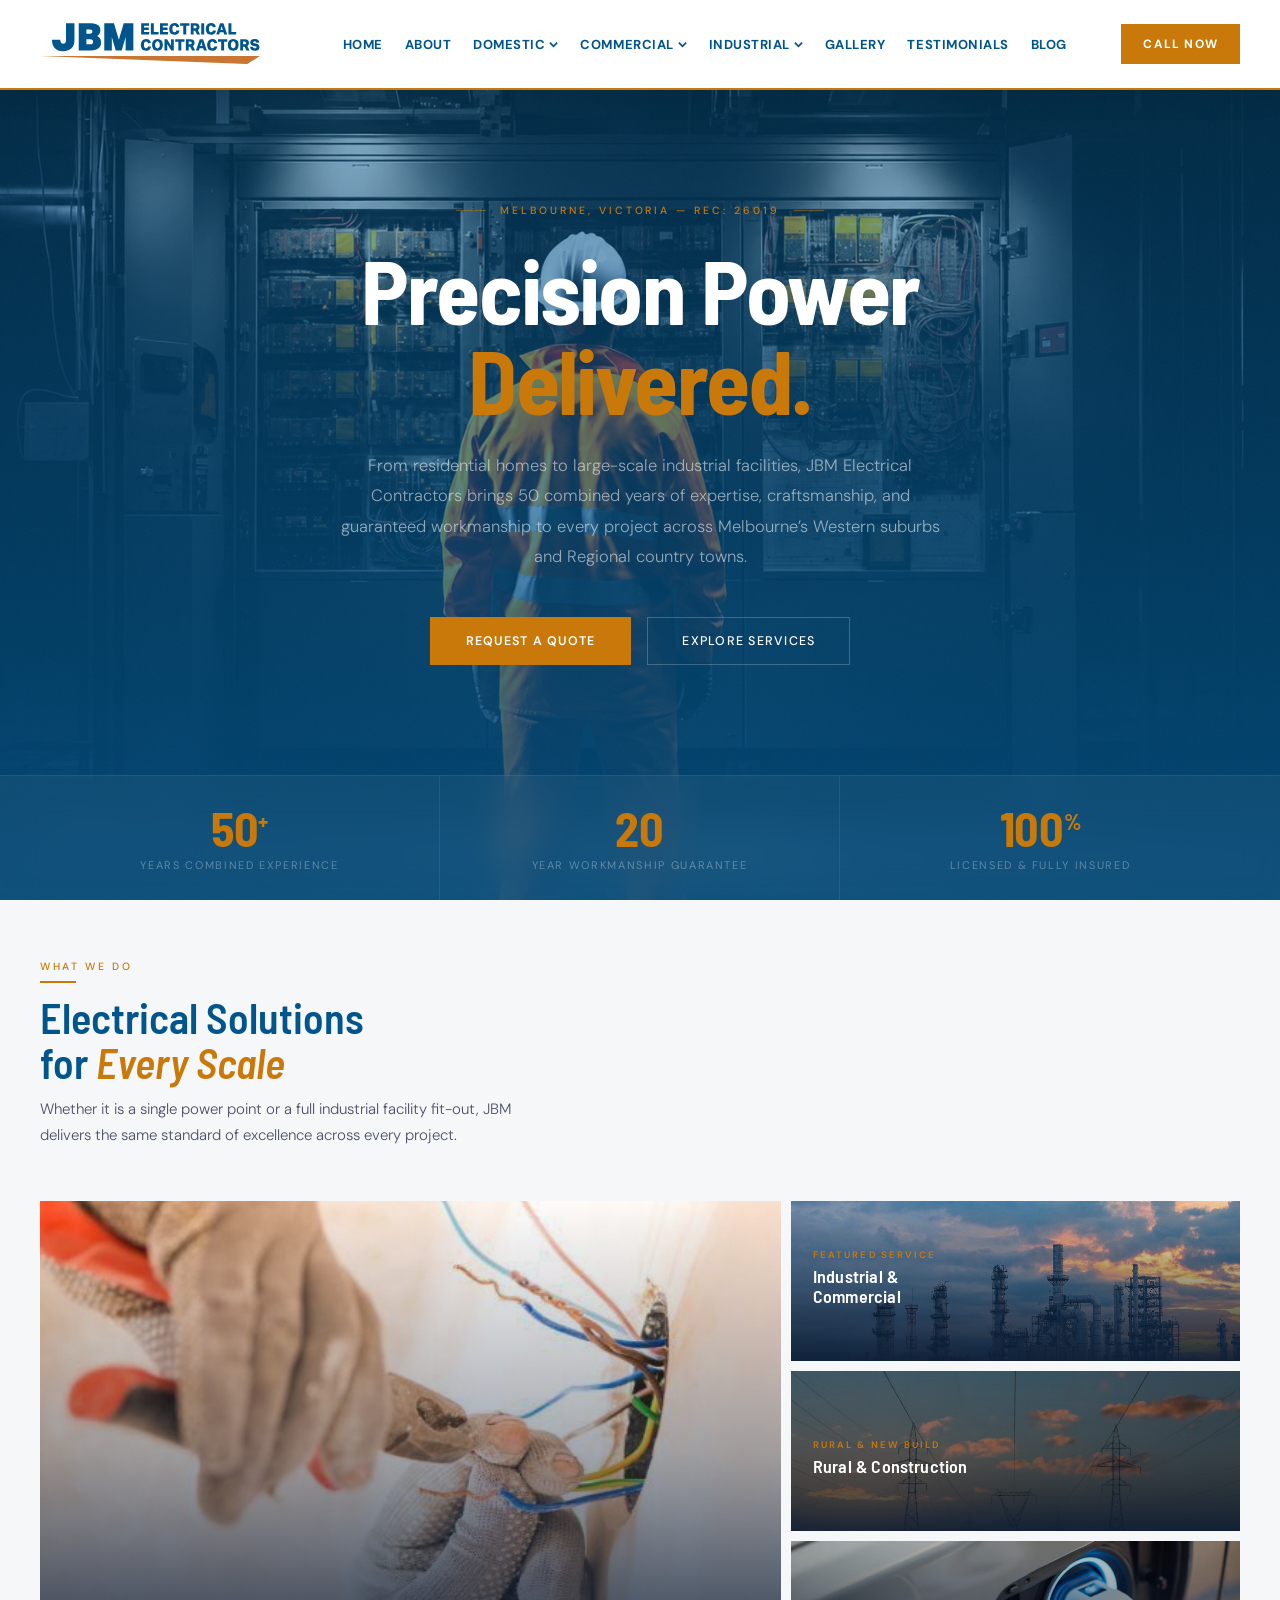
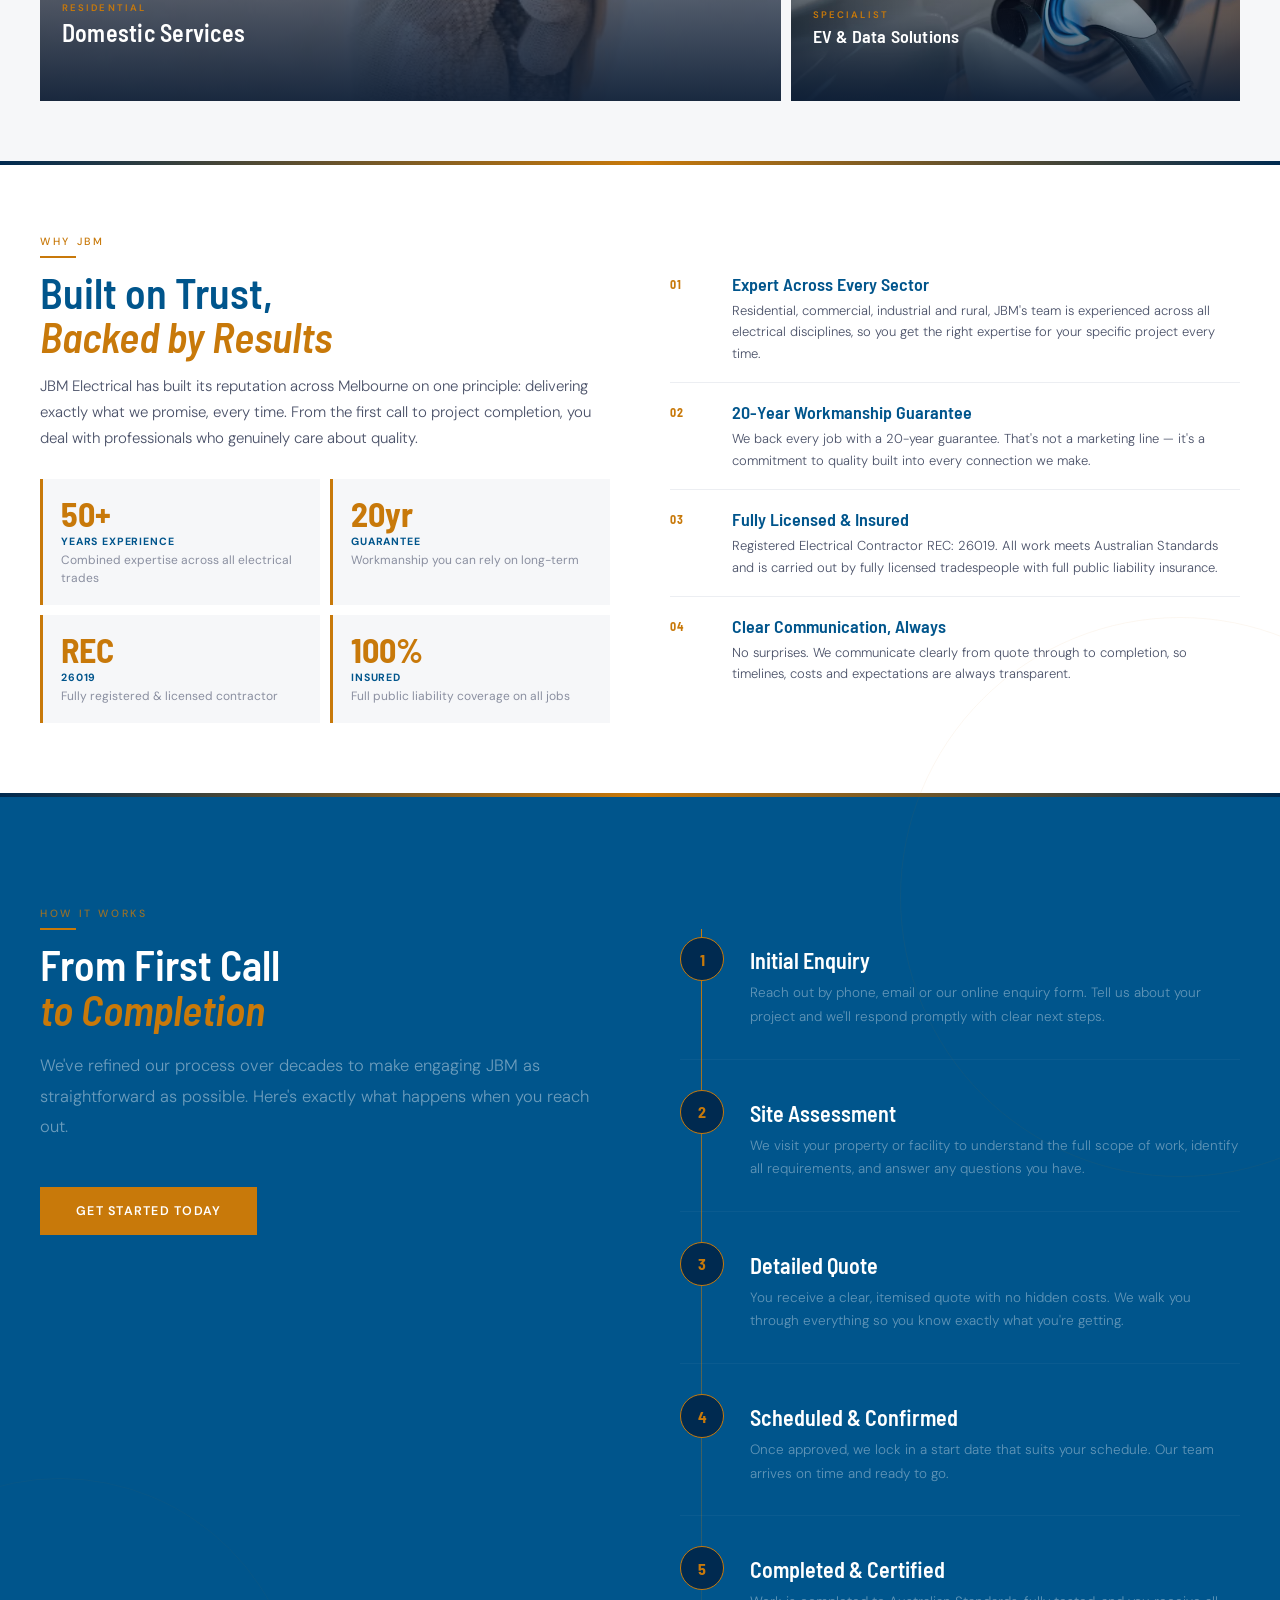
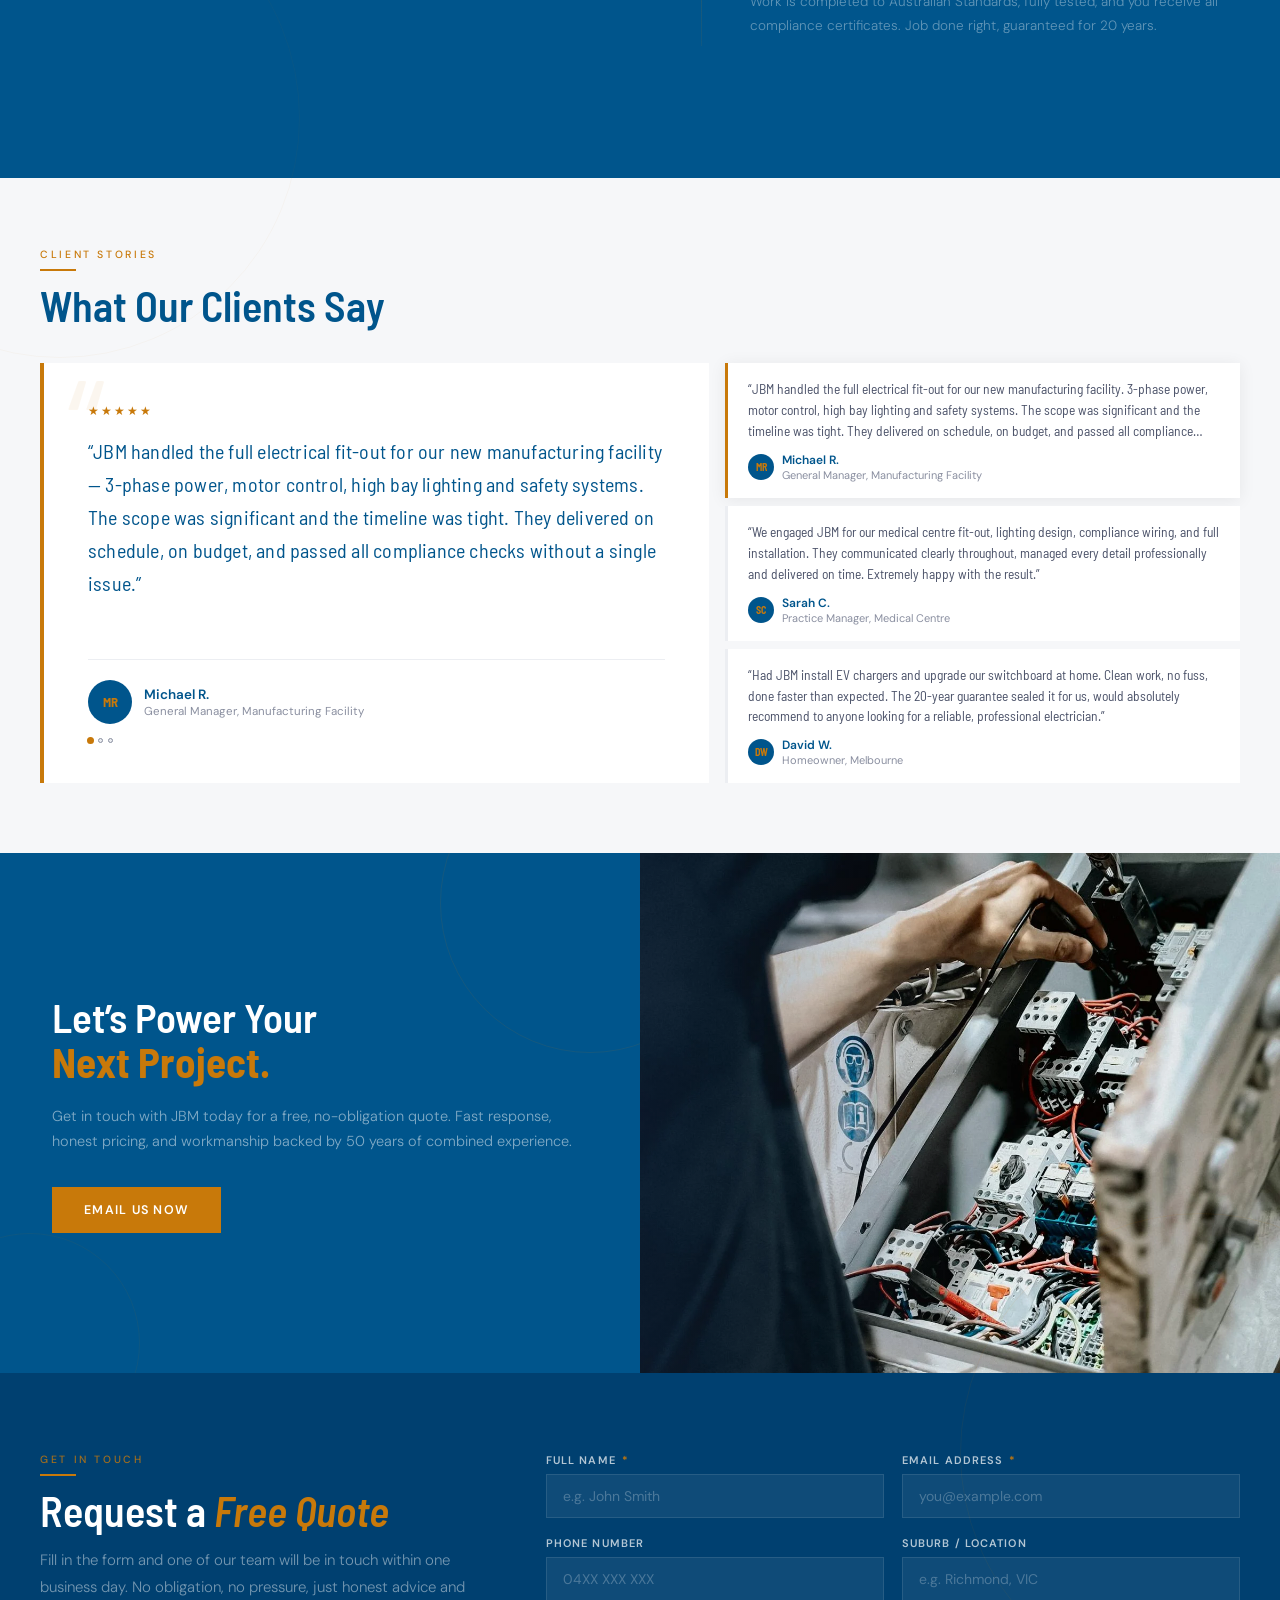
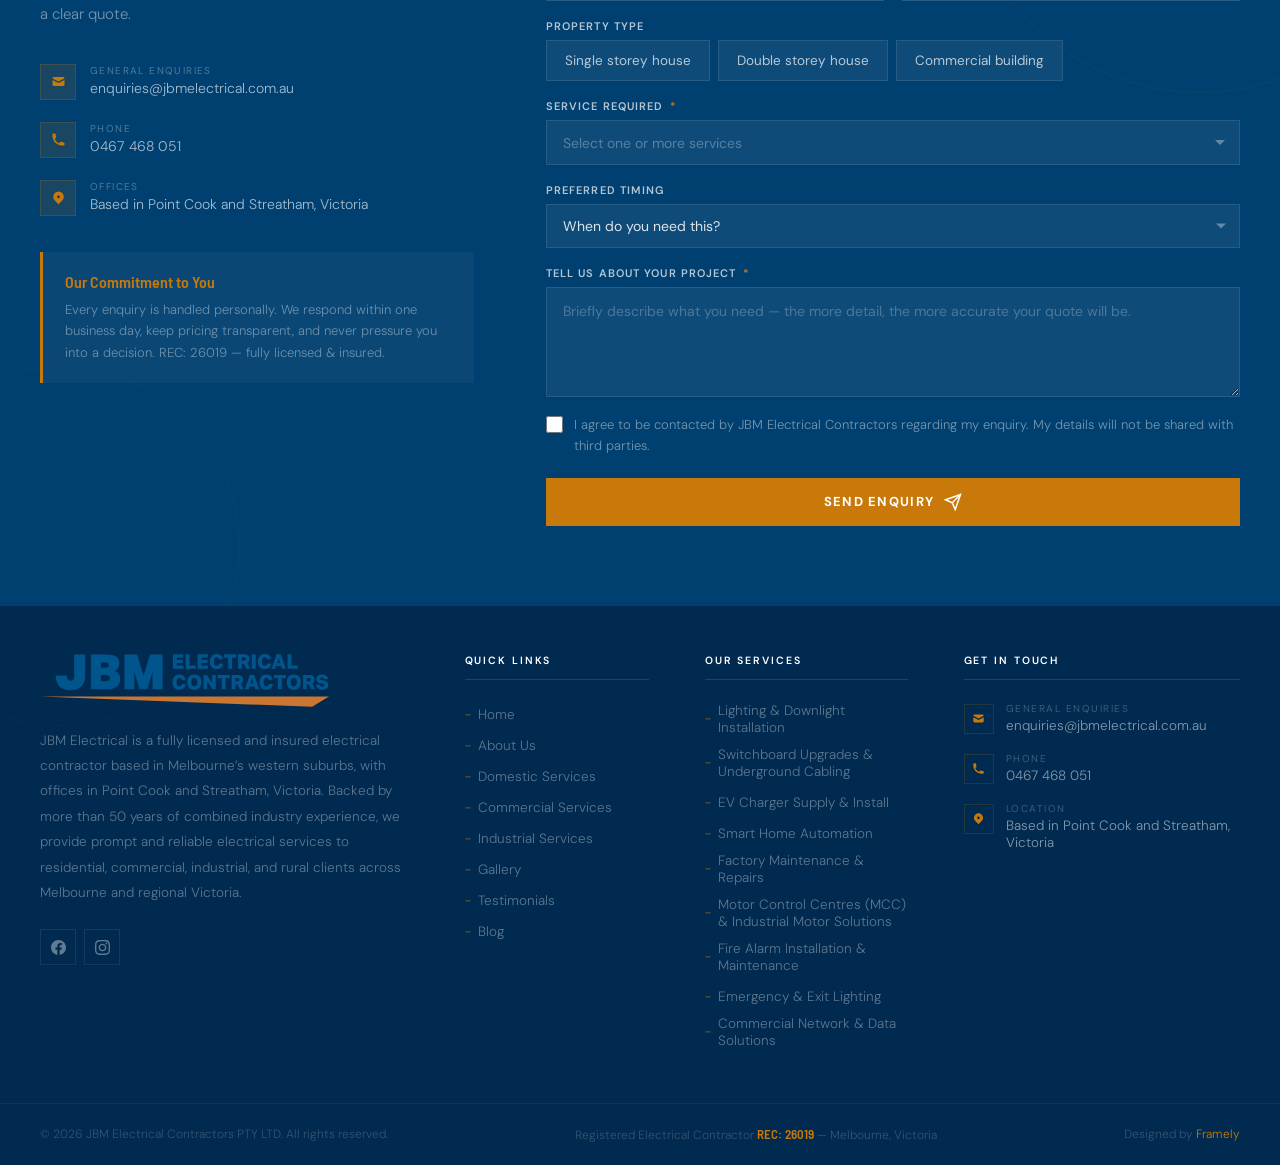
==== commit c008ebb8: "Update index.html" ====
--- a/index.html
+++ b/index.html
@@ -40,55 +40,55 @@
                 <a href="domestic.html" class="nav-link">Domestic <svg class="chevron" viewBox="0 0 10 6"><path d="M1 1l4 4 4-4"/></svg></a>
                 <div class="dropdown">
                     <a href="domestic.html#power-points-switches" class="dd-link">Power Points &amp; Switches</a>
-                    <a href="domestic.html#lighting-downlights" class="dd-link">Lighting &amp; Downlights</a>
+                    <a href="domestic.html#lighting-downlights" class="dd-link">Lighting &amp; Downlight Installation</a>
                     <a href="domestic.html#ceiling-exhaust-fans" class="dd-link">Ceiling &amp; Exhaust Fans</a>
                     <a href="domestic.html#stove-oven-cooktop" class="dd-link">Stove, Oven &amp; Cooktop Installations</a>
                     <a href="domestic.html#air-conditioning" class="dd-link">Air Conditioning</a>
-                    <a href="domestic.html#rangehood-installations" class="dd-link">Rangehood Installations</a>
+                    <a href="domestic.html#rangehood-installations" class="dd-link">Rangehood Installation &amp; Electrical Connection</a>
                     <a href="domestic.html#smart-home-automation" class="dd-link">Smart Home Automation</a>
-                    <a href="domestic.html#electrical-heating" class="dd-link">Electrical Heating</a>
+                    <a href="domestic.html#electrical-heating" class="dd-link">Electrical Heating Installation</a>
                     <a href="domestic.html#tv-wall-mounting" class="dd-link">TV &amp; Wall Mounting</a>
-                    <a href="domestic.html#data-tv-points" class="dd-link">Data &amp; TV Points</a>
+                    <a href="domestic.html#data-tv-points" class="dd-link">Data &amp; TV Point Installation</a>
                     <a href="domestic.html#ev-charger" class="dd-link">EV Charger Supply &amp; Install</a>
-                    <a href="domestic.html#switchboard-upgrades" class="dd-link">Switchboard Upgrades</a>
+                    <a href="domestic.html#switchboard-upgrades" class="dd-link">Switchboard Upgrades &amp; Underground Cabling</a>
                     <a href="domestic.html#safety-switches" class="dd-link">Safety Switches &amp; Testing</a>
-                    <a href="domestic.html#appliance-repairs" class="dd-link">Appliance Repairs</a>
+                    <a href="domestic.html#appliance-repairs" class="dd-link">Appliance Repairs &amp; Electrical Fault Finding</a>
                     <a href="domestic.html#tenancy-safety-checks" class="dd-link">Residential Tenancy Safety Checks</a>
                 </div>
             </div>
             <div class="nav-item">
                 <a href="commercial.html" class="nav-link">Commercial <svg class="chevron" viewBox="0 0 10 6"><path d="M1 1l4 4 4-4"/></svg></a>
                 <div class="dropdown">
-                    <a href="commercial.html#shop-fitouts" class="dd-link">Shop Fit-outs</a>
-                    <a href="commercial.html#tenant-improvements" class="dd-link">Tenant Improvements</a>
-                    <a href="commercial.html#medical-dental" class="dd-link">Medical &amp; Dental Centres</a>
-                    <a href="commercial.html#bakeries-hospitality" class="dd-link">Bakeries &amp; Hospitality</a>
-                    <a href="commercial.html#shopping-centre-maintenance" class="dd-link">Shopping Centre Maintenance</a>
-                    <a href="commercial.html#lighting-installations" class="dd-link">Lighting Installations</a>
-                    <a href="commercial.html#new-construction-wiring" class="dd-link">New Construction Wiring</a>
+                    <a href="commercial.html#shop-fitouts" class="dd-link">Commercial Shop Fit-outs</a>
+                    <a href="commercial.html#tenant-improvements" class="dd-link">Commercial Tenant Improvement Works</a>
+                    <a href="commercial.html#medical-dental" class="dd-link">Medical &amp; Dental Centre Electrical Services</a>
+                    <a href="commercial.html#bakeries-hospitality" class="dd-link">Bakeries &amp; Hospitality Electrical Services</a>
+                    <a href="commercial.html#shopping-centre-maintenance" class="dd-link">Shopping Centre Electrical Maintenance</a>
+                    <a href="commercial.html#lighting-installations" class="dd-link">Commercial Lighting Installation &amp; Upgrades</a>
+                    <a href="commercial.html#new-construction-wiring" class="dd-link">New Commercial Construction Wiring</a>
                     <a href="commercial.html#emergency-exit-lighting" class="dd-link">Emergency &amp; Exit Lighting</a>
                     <a href="commercial.html#ev-charger" class="dd-link">EV Charger Installations</a>
                     <a href="commercial.html#fire-alarm" class="dd-link">Fire Alarm Installation &amp; Maintenance</a>
-                    <a href="commercial.html#network-data" class="dd-link">Network &amp; Data Solutions</a>
-                    <a href="commercial.html#lighting-design-energy" class="dd-link">Lighting Design &amp; Energy Upgrades</a>
-                    <a href="commercial.html#fault-finding" class="dd-link">Fault Finding &amp; Repairs</a>
+                    <a href="commercial.html#network-data" class="dd-link">Commercial Network &amp; Data Solutions</a>
+                    <a href="commercial.html#lighting-design-energy" class="dd-link">Lighting Design &amp; Energy Efficient Upgrades</a>
+                    <a href="commercial.html#fault-finding" class="dd-link">Commercial Electrical Fault Finding &amp; Repairs</a>
                 </div>
             </div>
             <div class="nav-item">
                 <a href="industrial.html" class="nav-link">Industrial <svg class="chevron" viewBox="0 0 10 6"><path d="M1 1l4 4 4-4"/></svg></a>
                 <div class="dropdown">
                     <a href="industrial.html#factory-maintenance" class="dd-link">Factory Maintenance &amp; Repairs</a>
-                    <a href="industrial.html#crane-pump-maintenance" class="dd-link">Crane &amp; Pump Maintenance</a>
-                    <a href="industrial.html#motor-control-centres" class="dd-link">Motor Control Centres</a>
-                    <a href="industrial.html#heavy-machinery-wiring" class="dd-link">Heavy Machinery Wiring</a>
-                    <a href="industrial.html#cable-ladder" class="dd-link">Cable &amp; Ladder Installations</a>
-                    <a href="industrial.html#high-bay-lighting" class="dd-link">High Bay Lighting</a>
+                    <a href="industrial.html#crane-pump-maintenance" class="dd-link">Crane &amp; Pump Electrical Maintenance</a>
+                    <a href="industrial.html#motor-control-centres" class="dd-link">Motor Control Centres (MCC) &amp; Industrial Motor Solutions</a>
+                    <a href="industrial.html#heavy-machinery-wiring" class="dd-link">Heavy Machinery Wiring &amp; Electrical Connections</a>
+                    <a href="industrial.html#cable-ladder" class="dd-link">Cable Tray, Ladder &amp; Industrial Cable Installations</a>
+                    <a href="industrial.html#high-bay-lighting" class="dd-link">High Bay Lighting Installation &amp; Upgrades</a>
                     <a href="industrial.html#3-phase-power" class="dd-link">3 Phase Power Installations</a>
-                    <a href="industrial.html#new-machinery-cabling" class="dd-link">New Machinery Cabling</a>
-                    <a href="industrial.html#shed-office-power" class="dd-link">Shed &amp; Office Power</a>
-                    <a href="industrial.html#fault-finding" class="dd-link">Fault Finding &amp; Repairs</a>
-                    <a href="industrial.html#power-upgrades" class="dd-link">Power Upgrades &amp; Distributor Liaison</a>
-                    <a href="industrial.html#lighting-design-energy" class="dd-link">Lighting Design &amp; Energy Upgrades</a>
+                    <a href="industrial.html#new-machinery-cabling" class="dd-link">New Machinery Cabling &amp; Electrical Connections</a>
+                    <a href="industrial.html#shed-office-power" class="dd-link">Shed &amp; Office Power Installations</a>
+                    <a href="industrial.html#fault-finding" class="dd-link">Industrial Electrical Fault Finding &amp; Repairs</a>
+                    <a href="industrial.html#power-upgrades" class="dd-link">Power Upgrades &amp; Electricity Distributor Liaison</a>
+                    <a href="industrial.html#lighting-design-energy" class="dd-link">Industrial Lighting Design &amp; Energy Efficient Upgrades</a>
                 </div>
             </div>
             <div class="nav-item"><a href="gallery.html" class="nav-link">Gallery</a></div>
@@ -609,15 +609,15 @@
         <div>
             <div class="foot-col-title">Our Services</div>
             <ul class="foot-links">
-                <li><a href="domestic.html#lighting-downlights">Lighting &amp; Downlights</a></li>
-                <li><a href="domestic.html#switchboard-upgrades">Switchboard Upgrades</a></li>
-                <li><a href="domestic.html#ev-charger">EV Charger Installation</a></li>
+                <li><a href="domestic.html#lighting-downlights">Lighting &amp; Downlight Installation</a></li>
+                <li><a href="domestic.html#switchboard-upgrades">Switchboard Upgrades &amp; Underground Cabling</a></li>
+                <li><a href="domestic.html#ev-charger">EV Charger Supply &amp; Install</a></li>
                 <li><a href="domestic.html#smart-home-automation">Smart Home Automation</a></li>
-                <li><a href="industrial.html#factory-maintenance">Industrial Maintenance</a></li>
-                <li><a href="industrial.html#motor-control-centres">Motor Control Centers</a></li>
-                <li><a href="commercial.html#fire-alarm">Fire Alarm Systems</a></li>
-                <li><a href="commercial.html#emergency-exit-lighting">Emergency Lighting</a></li>
-                <li><a href="commercial.html#network-data">Data &amp; Network Solutions</a></li>
+                <li><a href="industrial.html#factory-maintenance">Factory Maintenance &amp; Repairs</a></li>
+                <li><a href="industrial.html#motor-control-centres">Motor Control Centres (MCC) &amp; Industrial Motor Solutions</a></li>
+                <li><a href="commercial.html#fire-alarm">Fire Alarm Installation &amp; Maintenance</a></li>
+                <li><a href="commercial.html#emergency-exit-lighting">Emergency &amp; Exit Lighting</a></li>
+                <li><a href="commercial.html#network-data">Commercial Network &amp; Data Solutions</a></li>
             </ul>
         </div>
         <div>
@@ -648,6 +648,7 @@
     <div class="foot-bottom">
         <div class="foot-copy">&copy; 2026 JBM Electrical Contractors PTY LTD. All rights reserved.</div>
         <div class="foot-rec">Registered Electrical Contractor <span>REC: 26019</span> &mdash; Melbourne, Victoria</div>
+        <div class="foot-copy"><span>Designed by <a href="https://framelywebdesigns.com" target="_blank" rel="noopener noreferrer" style="color:#C8790A;text-decoration:none;">Framely</a></span></div>
     </div>
 </footer>
 
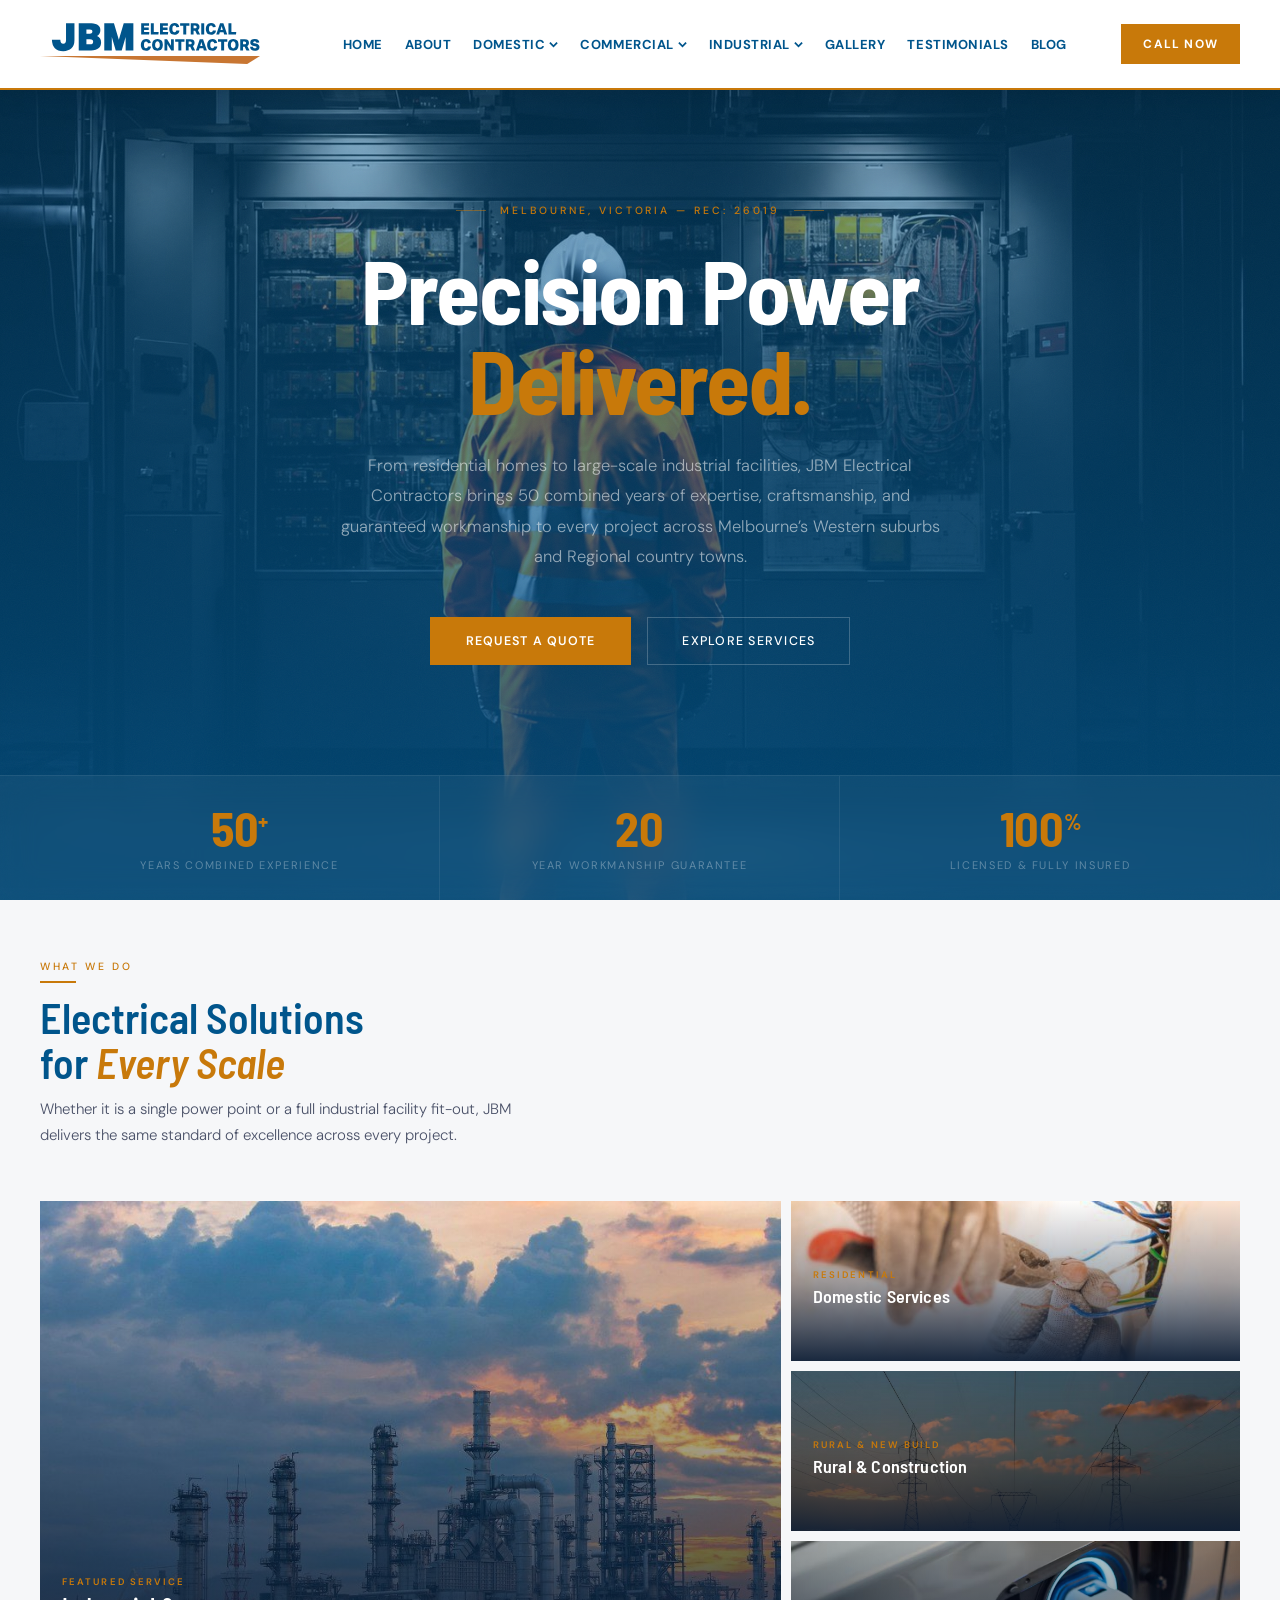
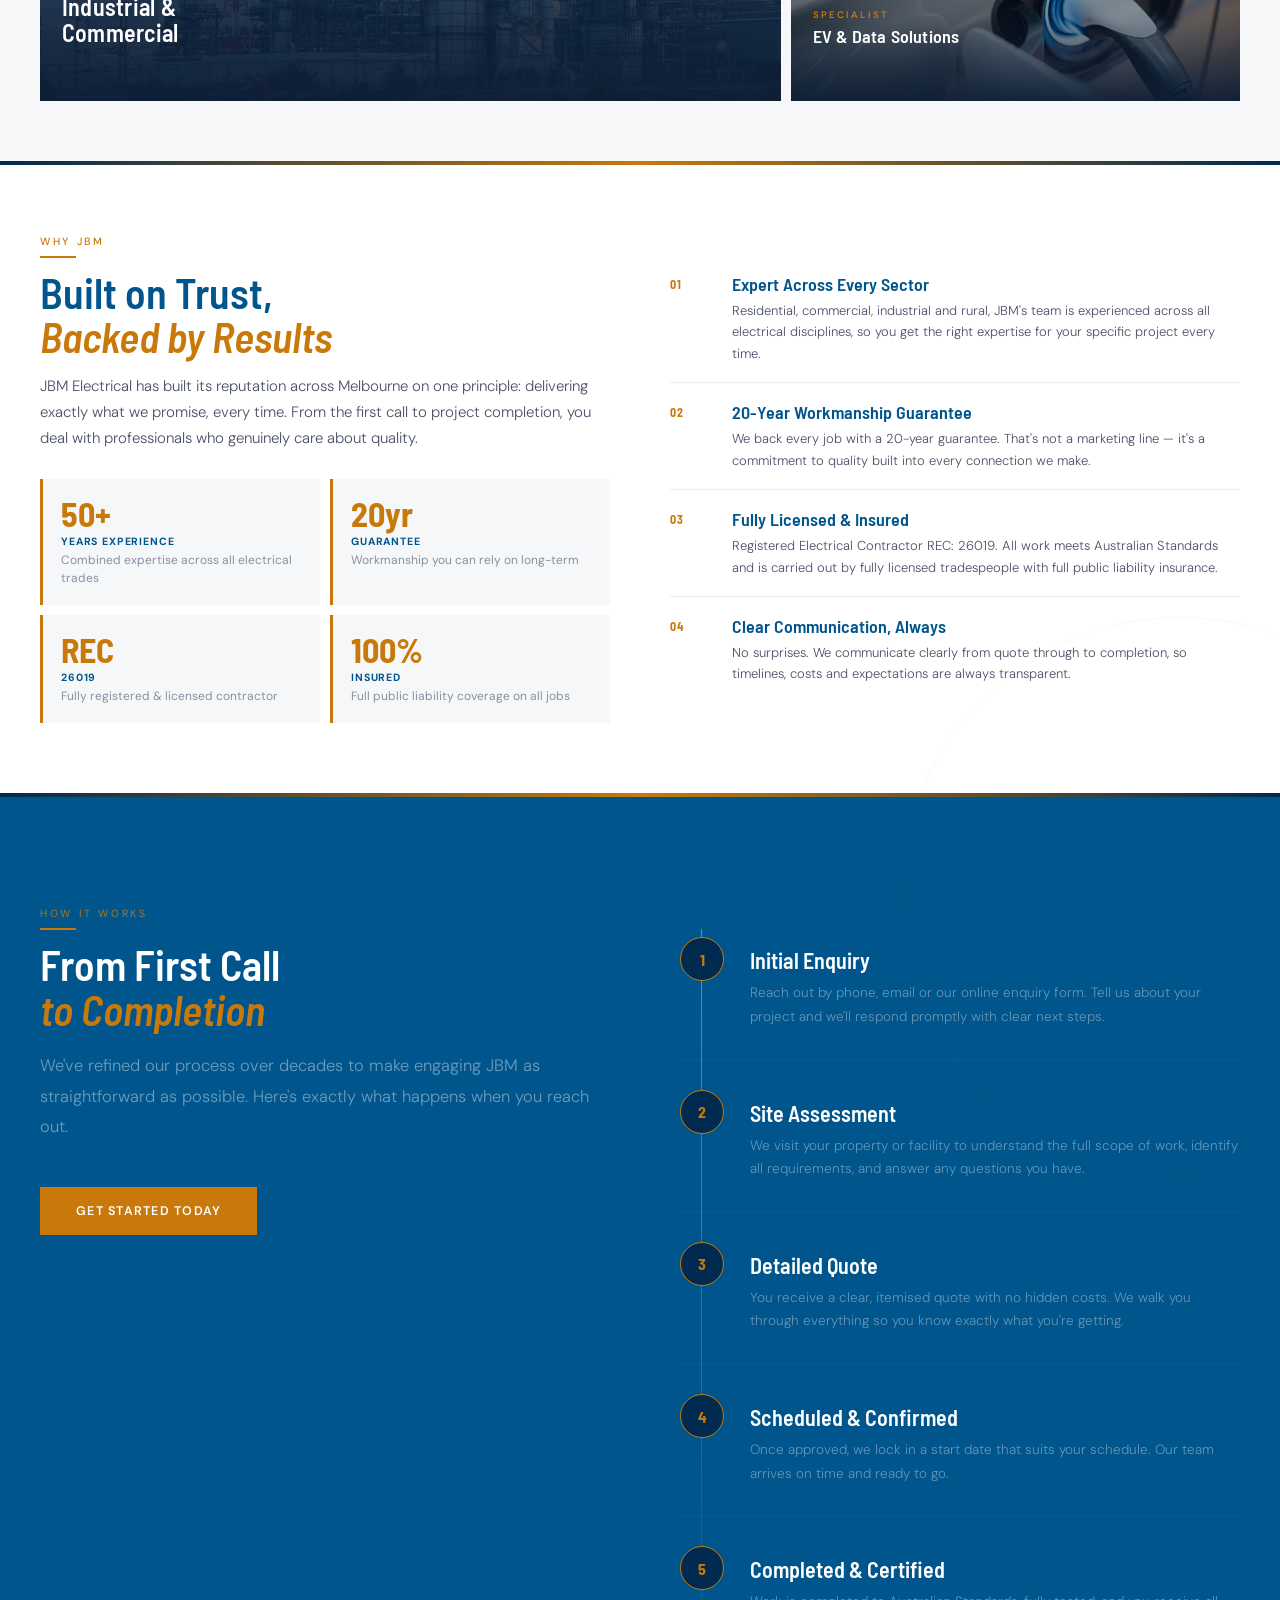
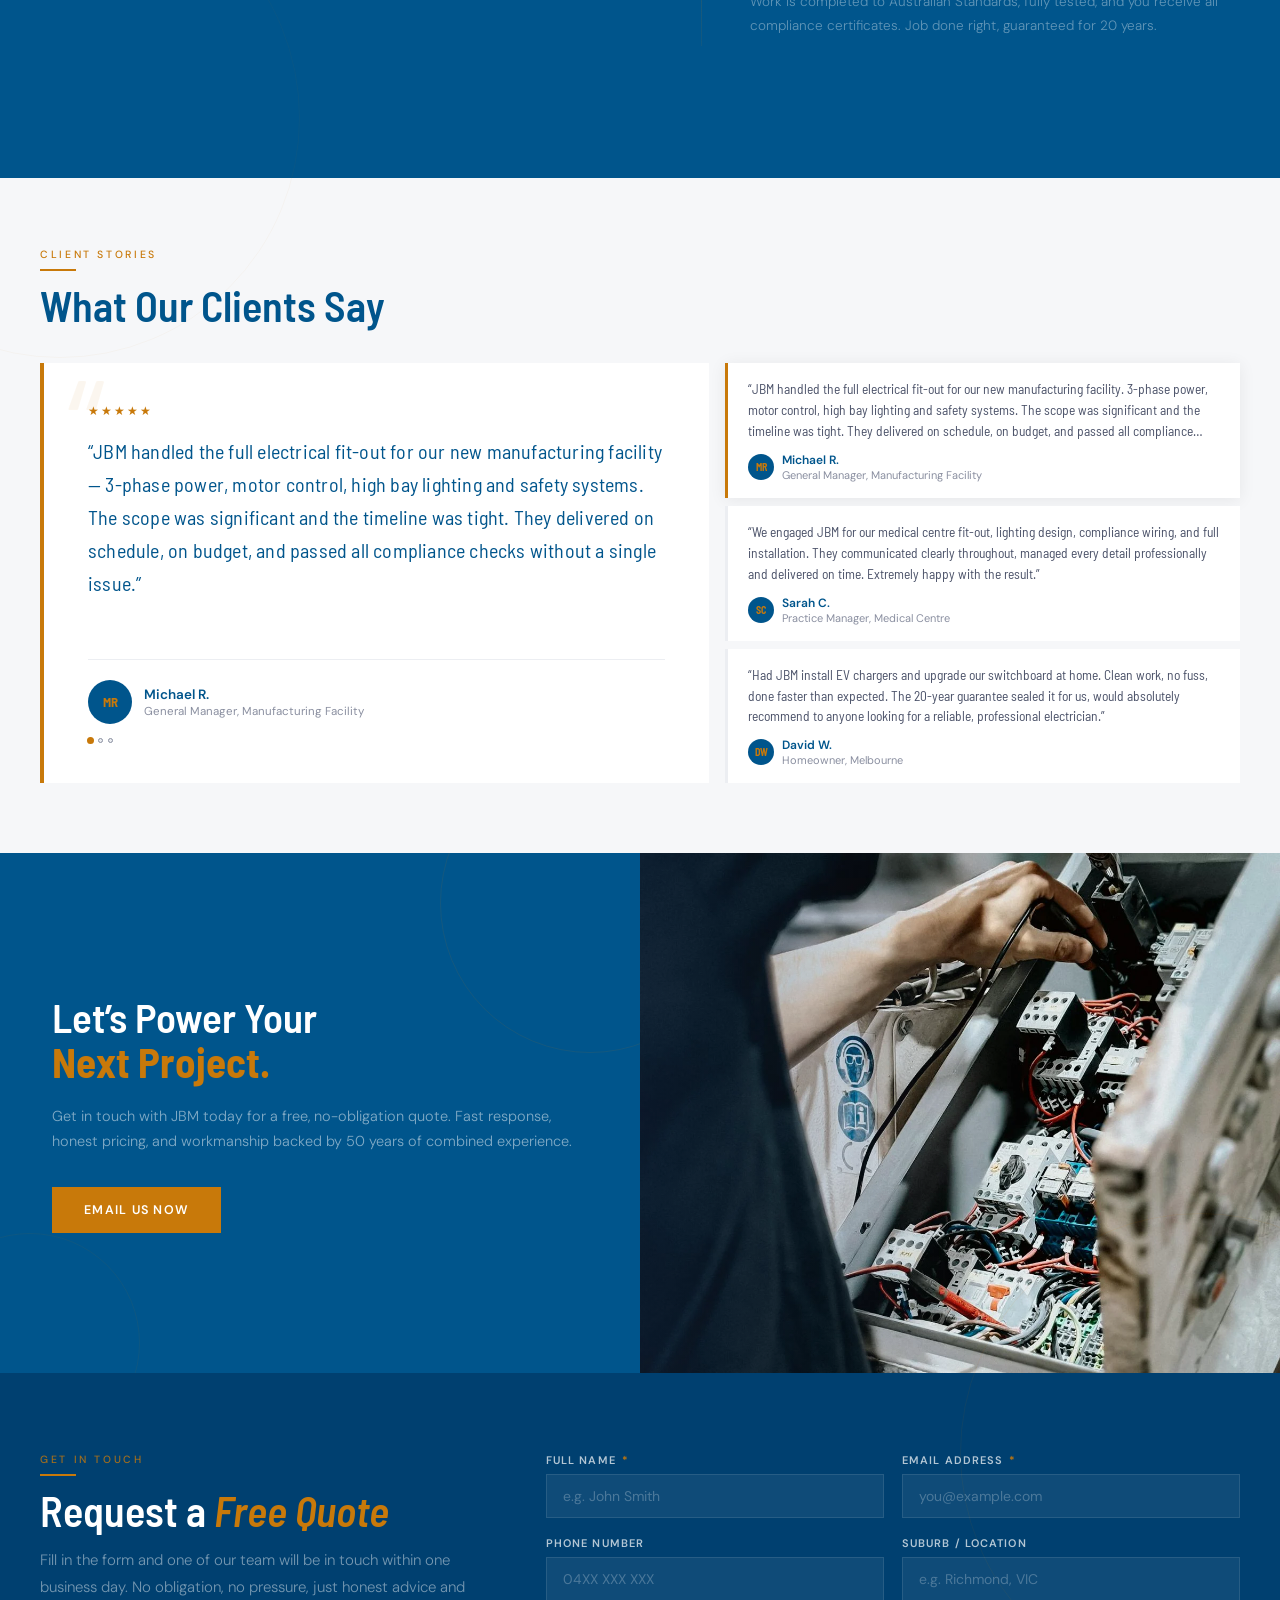
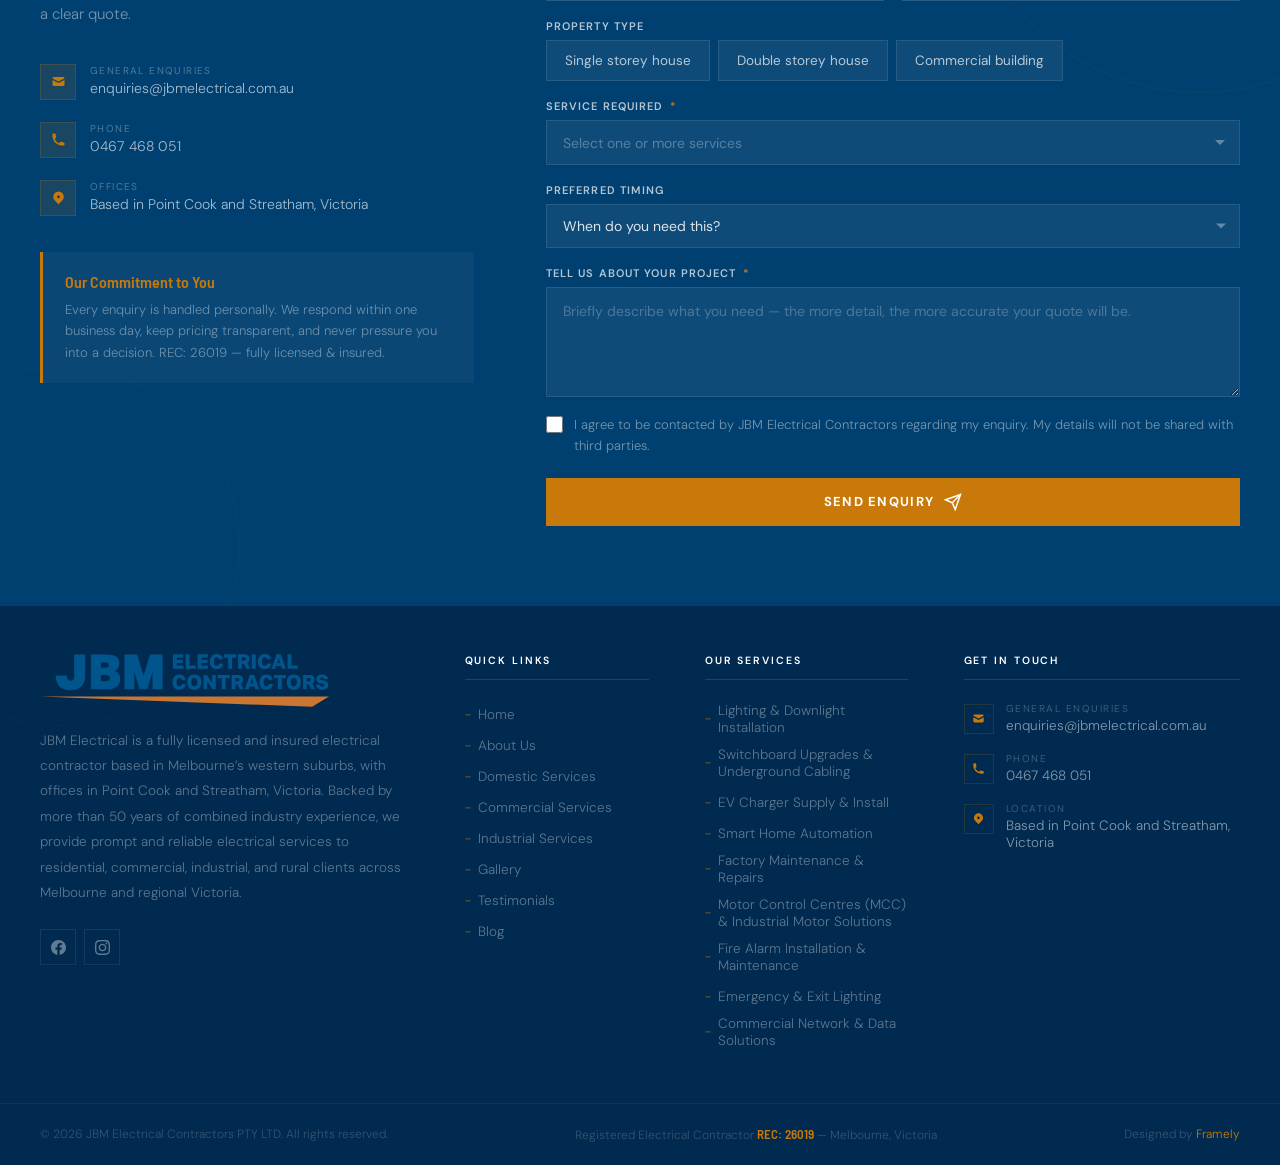
==== commit 6cfcf722: "Update index.html" ====
--- a/index.html
+++ b/index.html
@@ -67,7 +67,7 @@
                     <a href="commercial.html#lighting-installations" class="dd-link">Commercial Lighting Installation &amp; Upgrades</a>
                     <a href="commercial.html#new-construction-wiring" class="dd-link">New Commercial Construction Wiring</a>
                     <a href="commercial.html#emergency-exit-lighting" class="dd-link">Emergency &amp; Exit Lighting</a>
-                    <a href="commercial.html#ev-charger" class="dd-link">EV Charger Installations</a>
+                    <a href="commercial.html#ev-charger" class="dd-link">EV Charger Supply &amp; Install</a>
                     <a href="commercial.html#fire-alarm" class="dd-link">Fire Alarm Installation &amp; Maintenance</a>
                     <a href="commercial.html#network-data" class="dd-link">Commercial Network &amp; Data Solutions</a>
                     <a href="commercial.html#lighting-design-energy" class="dd-link">Lighting Design &amp; Energy Efficient Upgrades</a>
--- a/css/styles.css
+++ b/css/styles.css
@@ -119,7 +119,7 @@
             box-shadow:0 16px 52px rgba(0,0,0,.12);
             min-width:252px; opacity:0; visibility:hidden;
             transform:translateY(-8px); transition:all .22s ease; z-index:9999;
-            display:grid; grid-template-columns:1fr 1fr; width:480px;
+            display:grid; grid-template-columns:1fr 1fr; width:560px;
         }
         .nav-item:hover .dropdown { opacity:1; visibility:visible; transform:translateY(0); }
         .dd-link {
@@ -131,6 +131,8 @@
         .dd-link:last-child { border-bottom:none; }
         .dd-link:nth-last-child(2):nth-child(odd) { border-bottom:none; }
         .dd-link:hover { background:var(--off-white); color:var(--amber); padding-left:28px; }
+        /* Industrial is the last dropdown: on narrower laptops, open it leftwards so the wider menu stays on screen */
+        @media(max-width:1200px) { .nav-item:nth-child(5) .dropdown { left:auto; right:0; } }
 
         .h-cta {
             display:inline-flex; align-items:center;
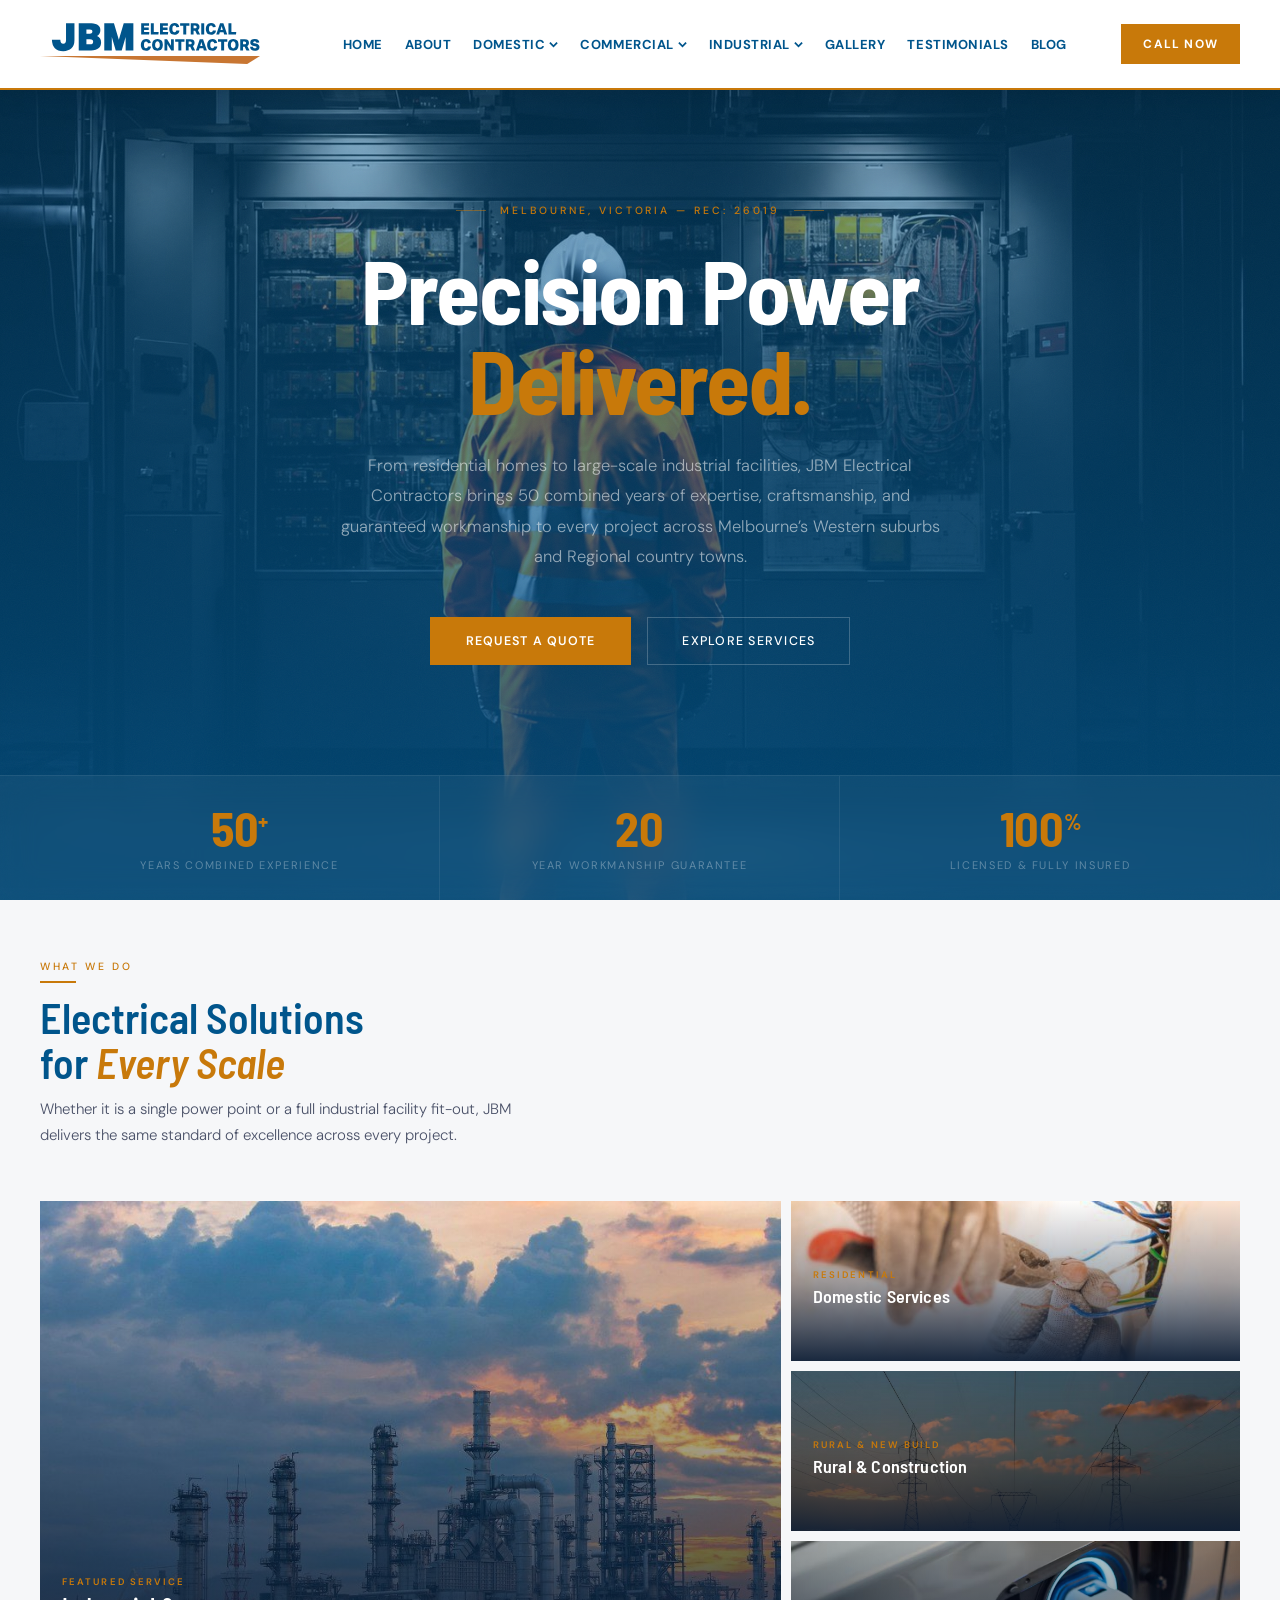
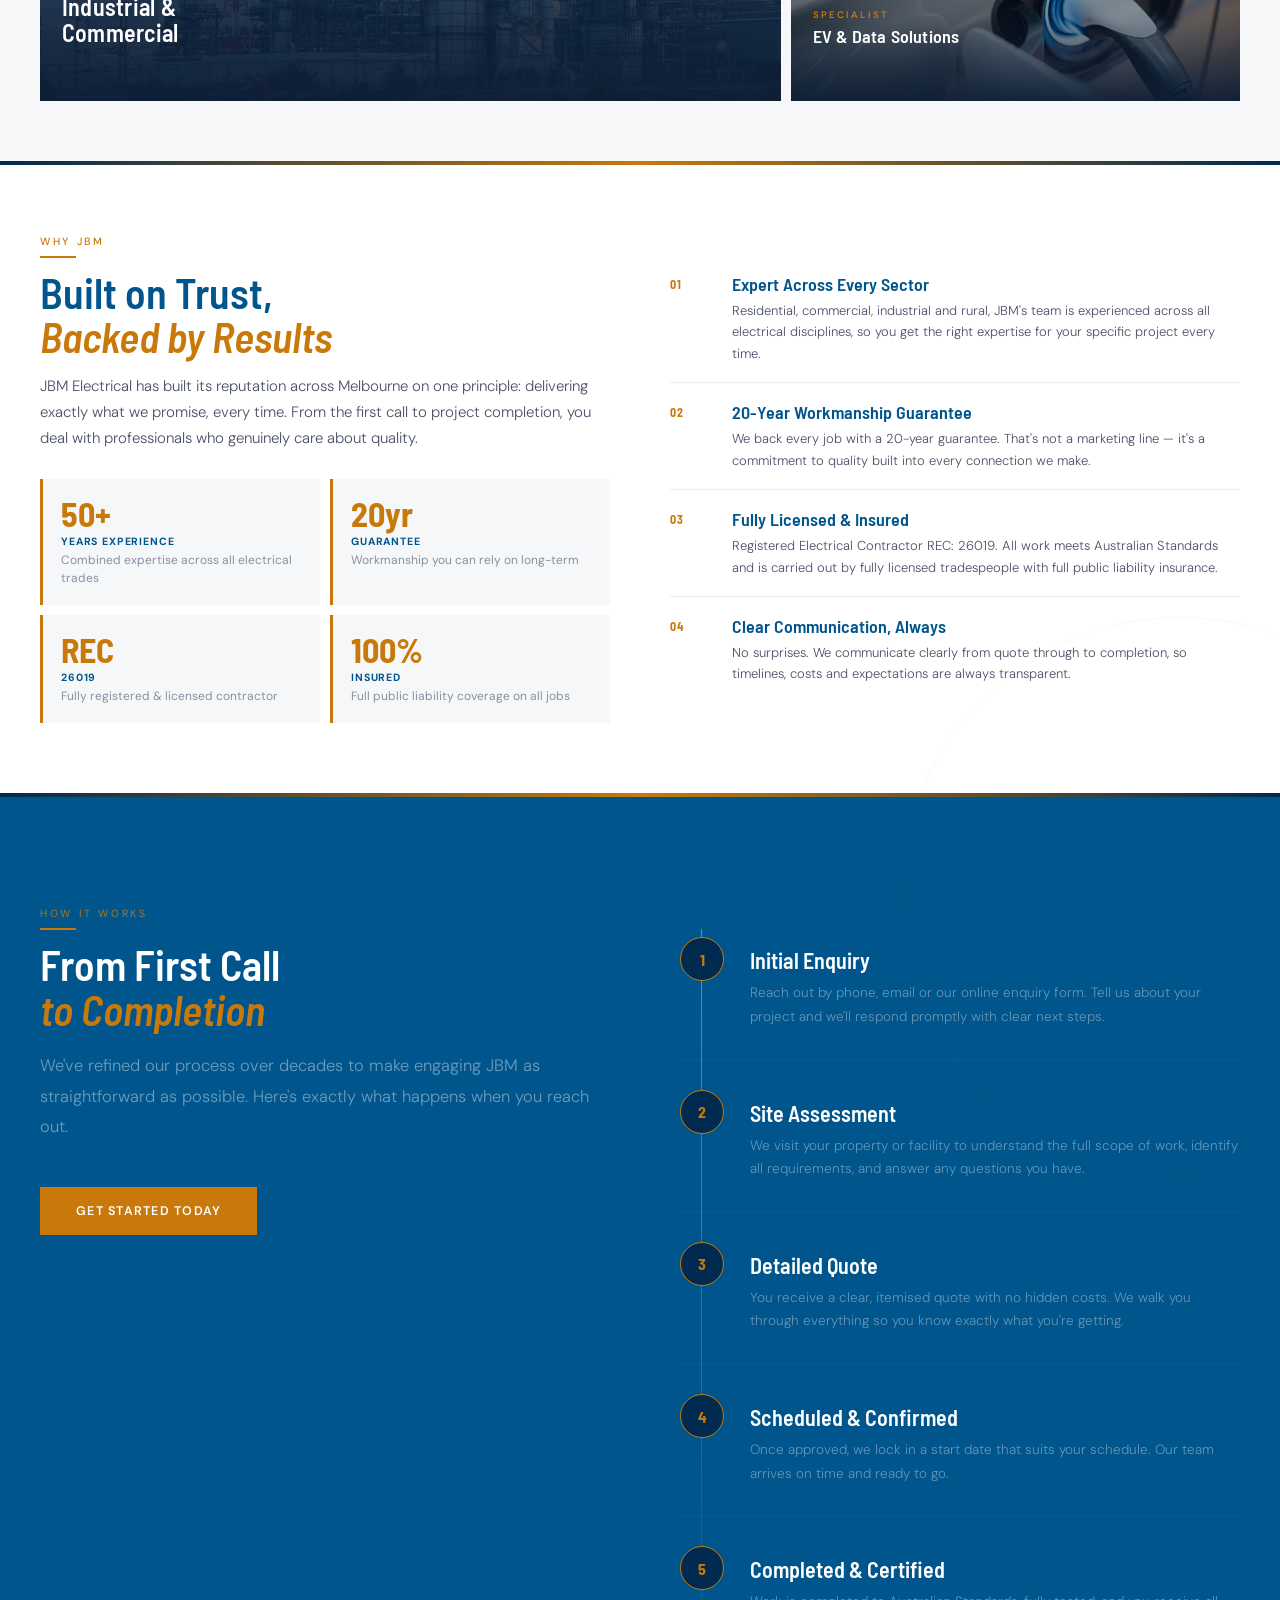
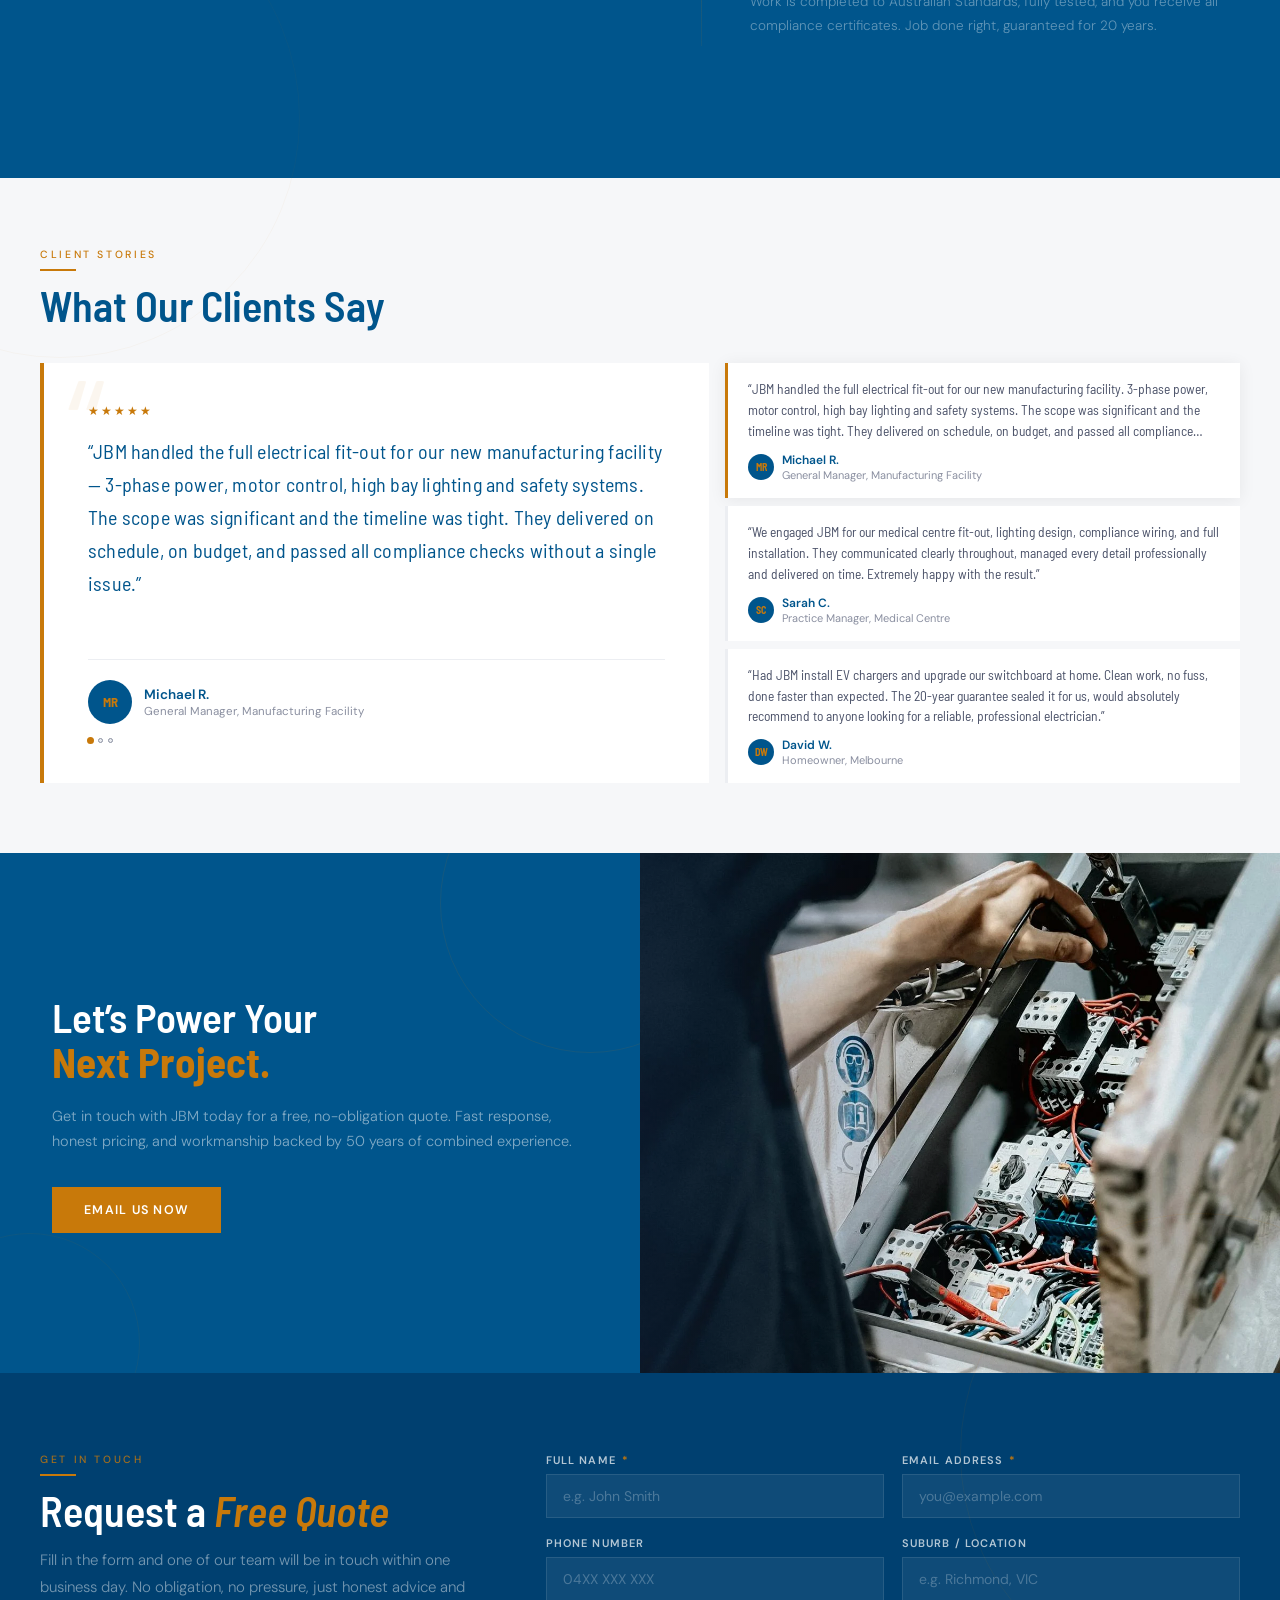
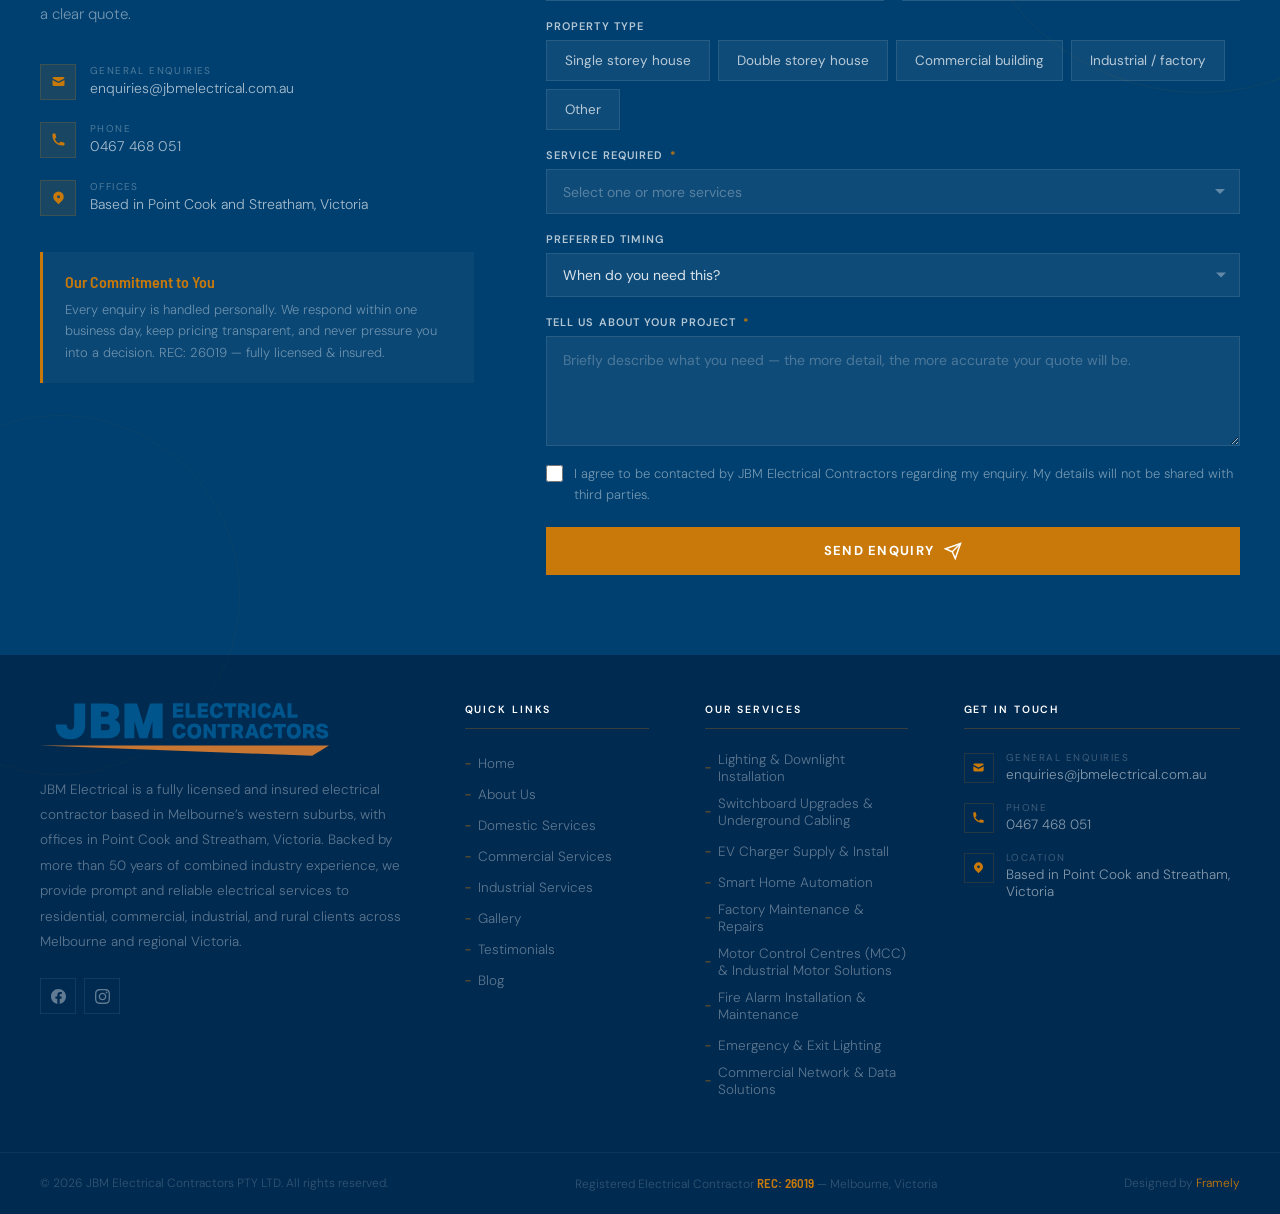
==== commit ad929a5c: "Update index.html" ====
--- a/index.html
+++ b/index.html
@@ -72,6 +72,7 @@
                     <a href="commercial.html#network-data" class="dd-link">Commercial Network &amp; Data Solutions</a>
                     <a href="commercial.html#lighting-design-energy" class="dd-link">Lighting Design &amp; Energy Efficient Upgrades</a>
                     <a href="commercial.html#fault-finding" class="dd-link">Commercial Electrical Fault Finding &amp; Repairs</a>
+                    <a href="commercial.html#testing-compliance" class="dd-link">Electrical Testing &amp; Compliance</a>
                 </div>
             </div>
             <div class="nav-item">
@@ -478,6 +479,8 @@
                             <label class="ptype-opt"><input type="radio" name="property_type" value="Single storey house"><span>Single storey house</span></label>
                             <label class="ptype-opt"><input type="radio" name="property_type" value="Double storey house"><span>Double storey house</span></label>
                             <label class="ptype-opt"><input type="radio" name="property_type" value="Commercial building"><span>Commercial building</span></label>
+                            <label class="ptype-opt"><input type="radio" name="property_type" value="Industrial / factory"><span>Industrial / factory</span></label>
+                            <label class="ptype-opt"><input type="radio" name="property_type" value="Other"><span>Other</span></label>
                         </div>
                     </div>
 
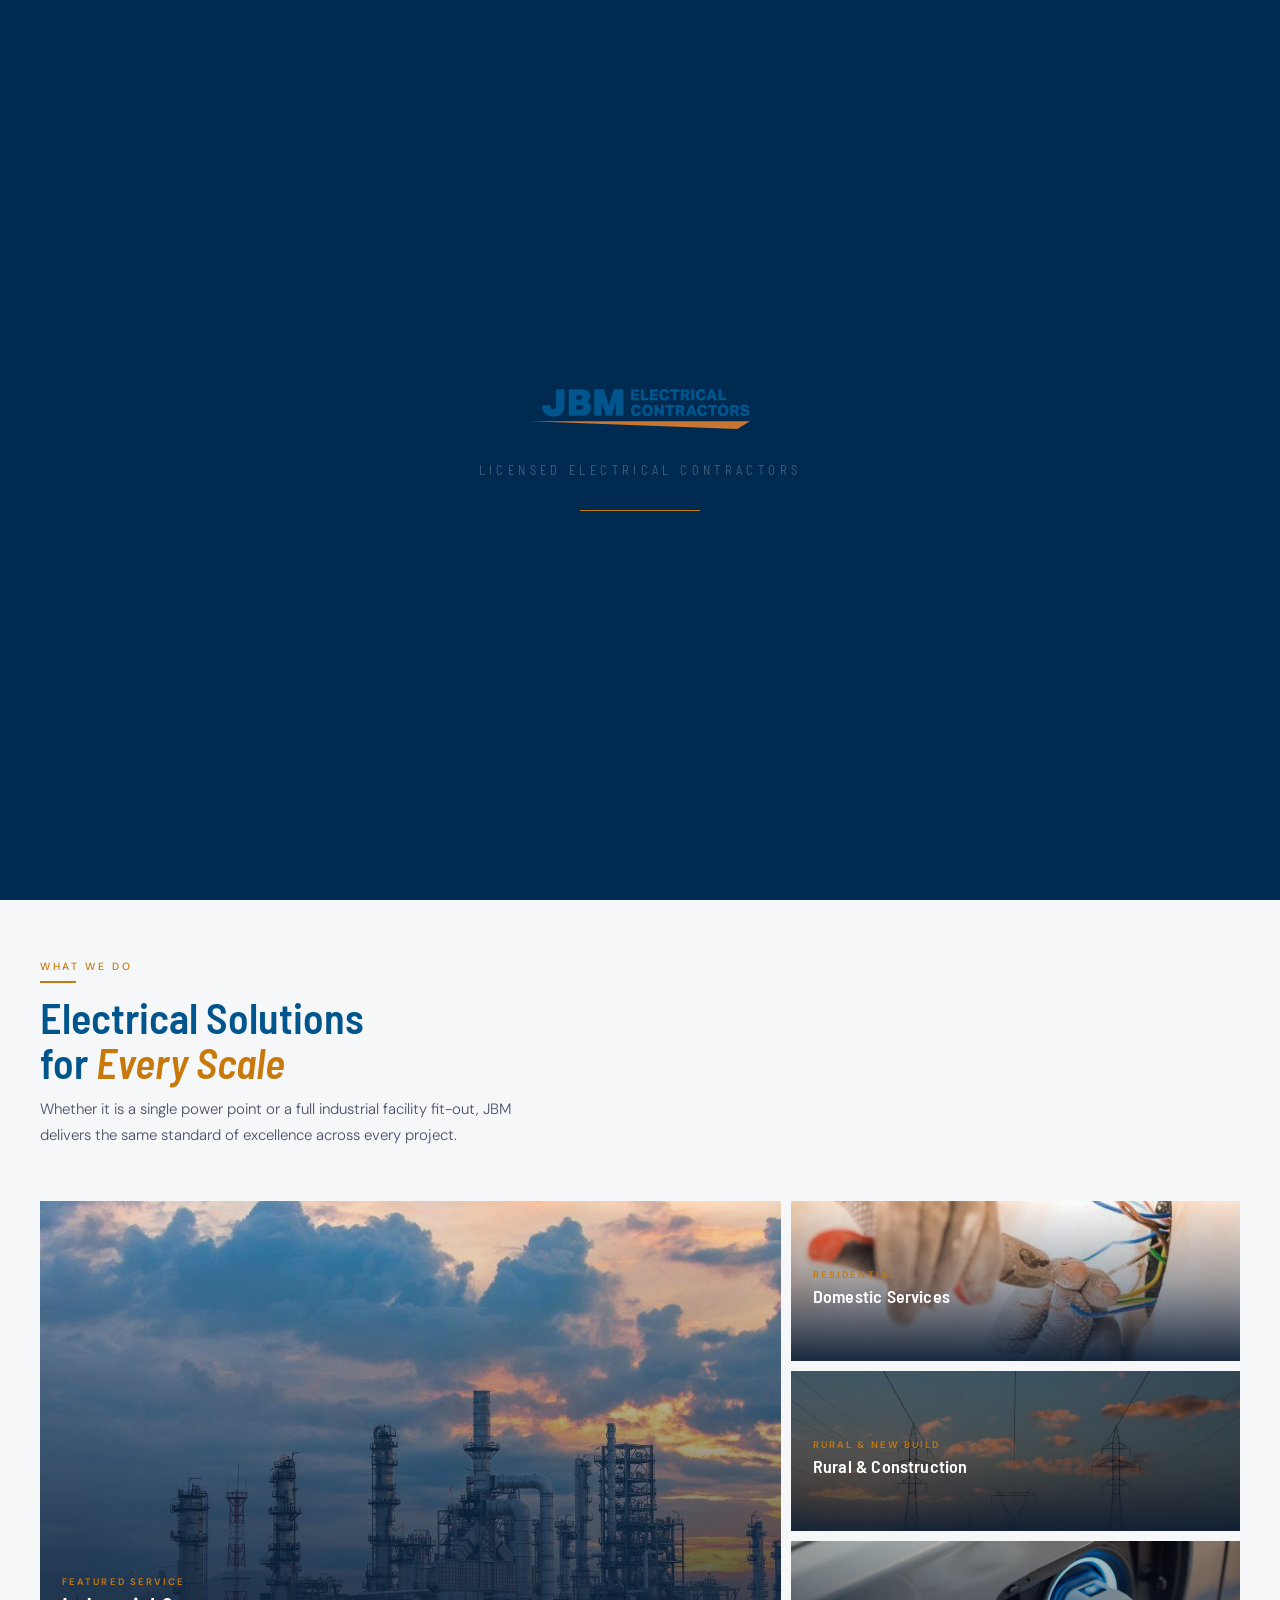
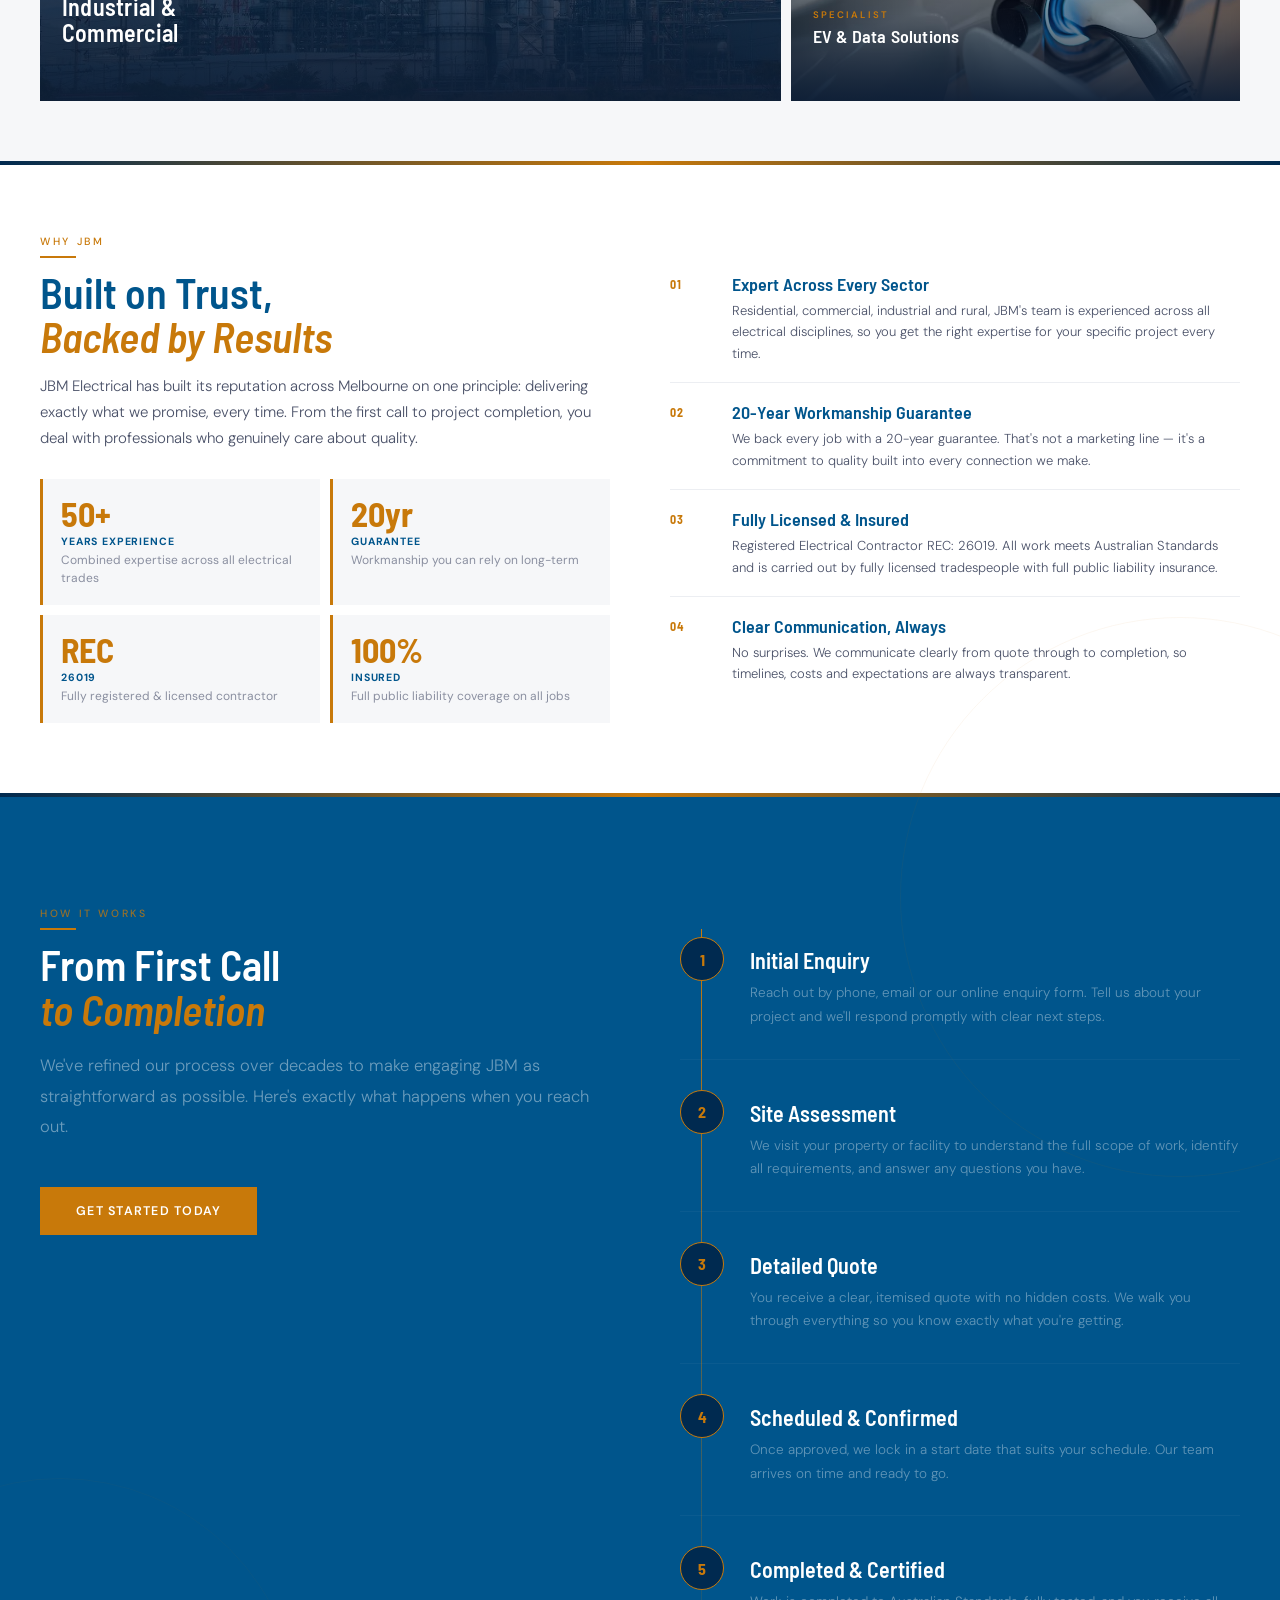
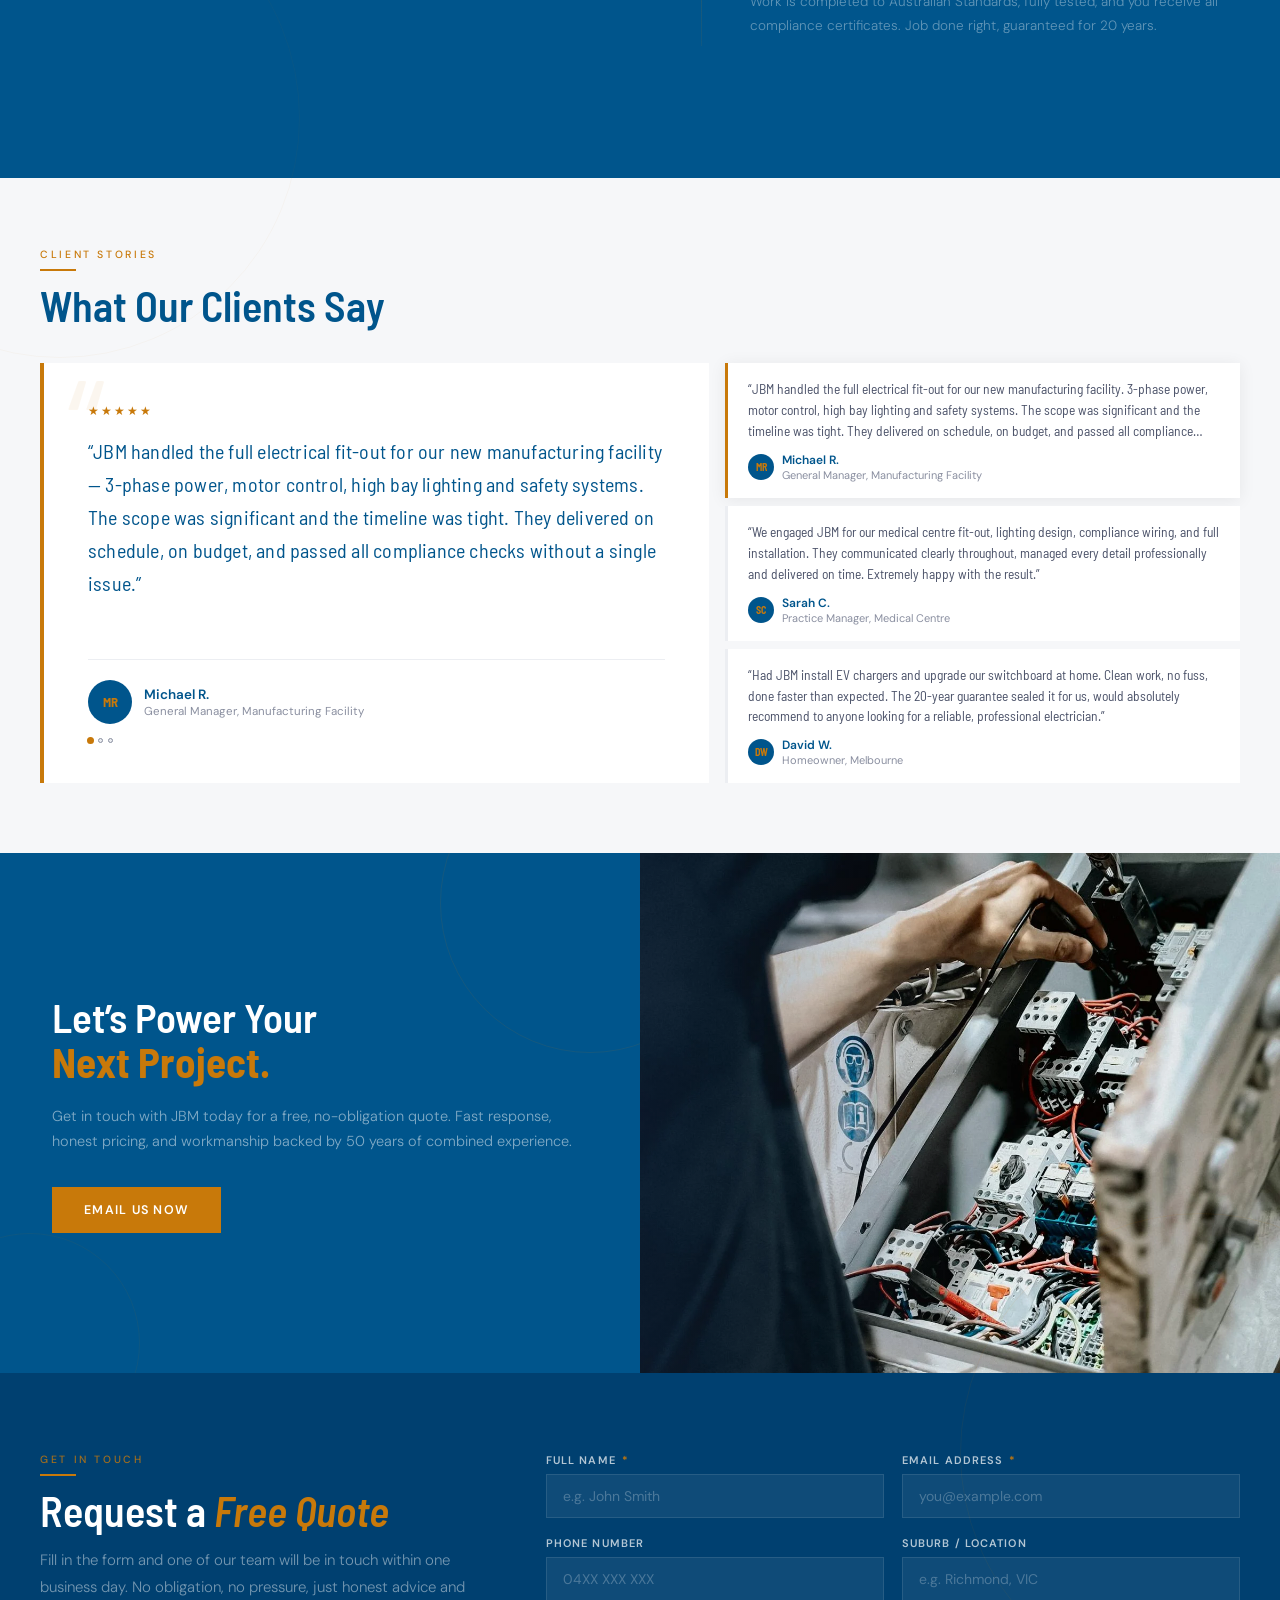
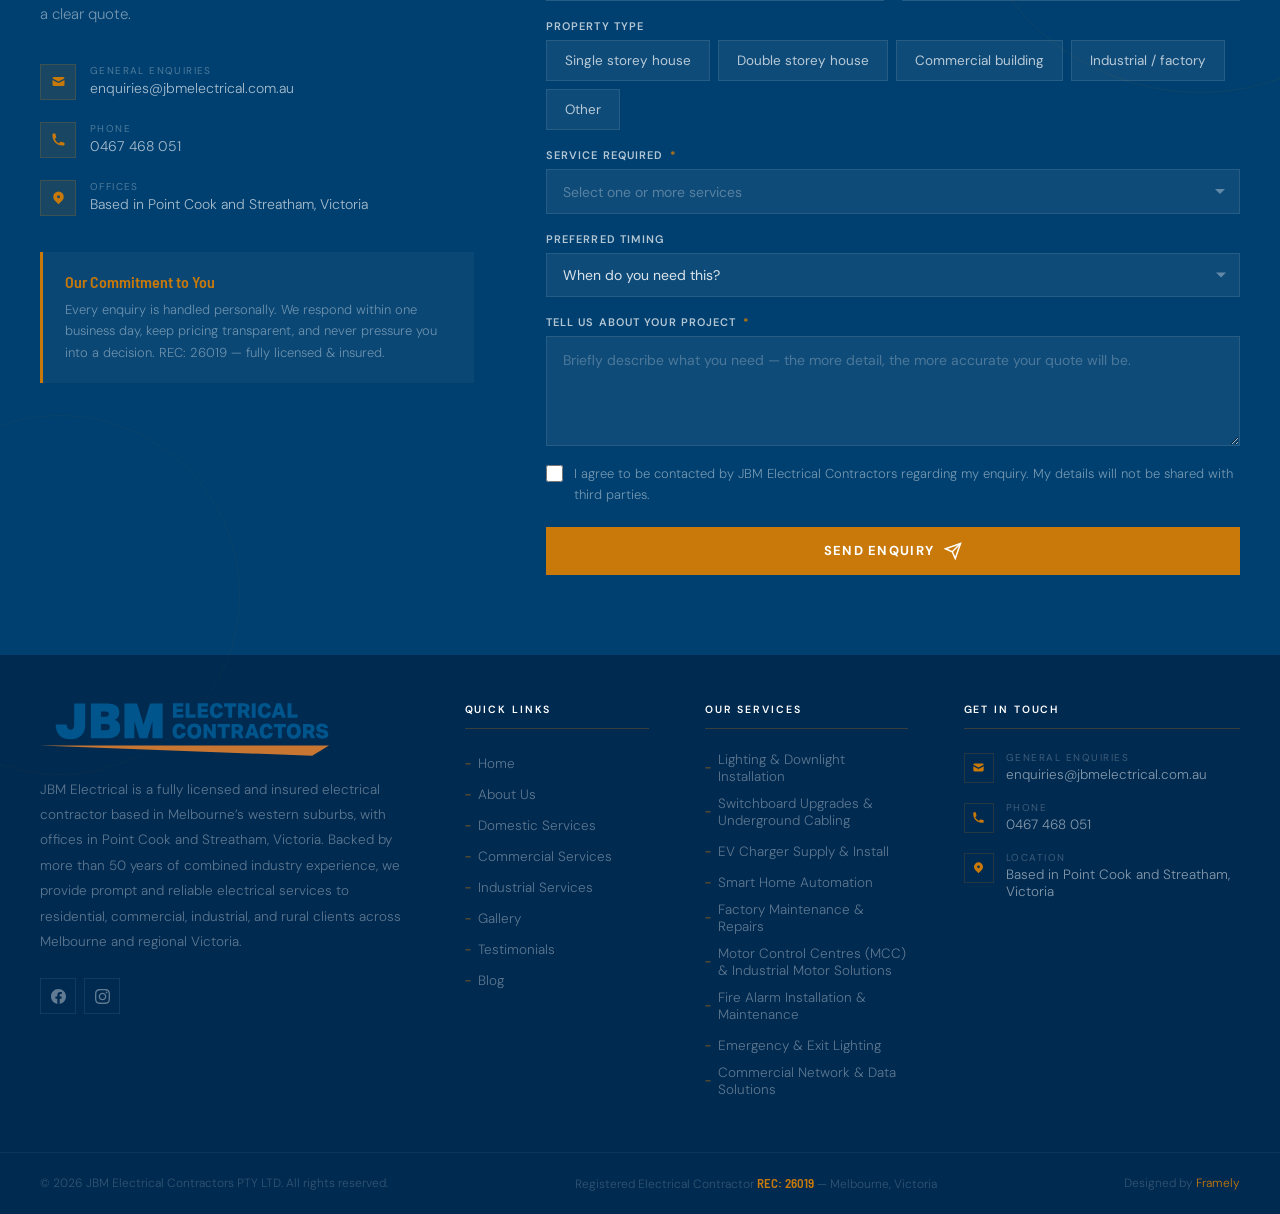
==== commit 06a82e29: "Update index.html" ====
--- a/index.html
+++ b/index.html
@@ -51,7 +51,7 @@
                     <a href="domestic.html#data-tv-points" class="dd-link">Data &amp; TV Point Installation</a>
                     <a href="domestic.html#ev-charger" class="dd-link">EV Charger Supply &amp; Install</a>
                     <a href="domestic.html#switchboard-upgrades" class="dd-link">Switchboard Upgrades &amp; Underground Cabling</a>
-                    <a href="domestic.html#safety-switches" class="dd-link">Safety Switches &amp; Testing</a>
+                    <a href="domestic.html#safety-switches" class="dd-link">Safety Switch (RCD) Installation &amp; Testing</a>
                     <a href="domestic.html#appliance-repairs" class="dd-link">Appliance Repairs &amp; Electrical Fault Finding</a>
                     <a href="domestic.html#tenancy-safety-checks" class="dd-link">Residential Tenancy Safety Checks</a>
                 </div>
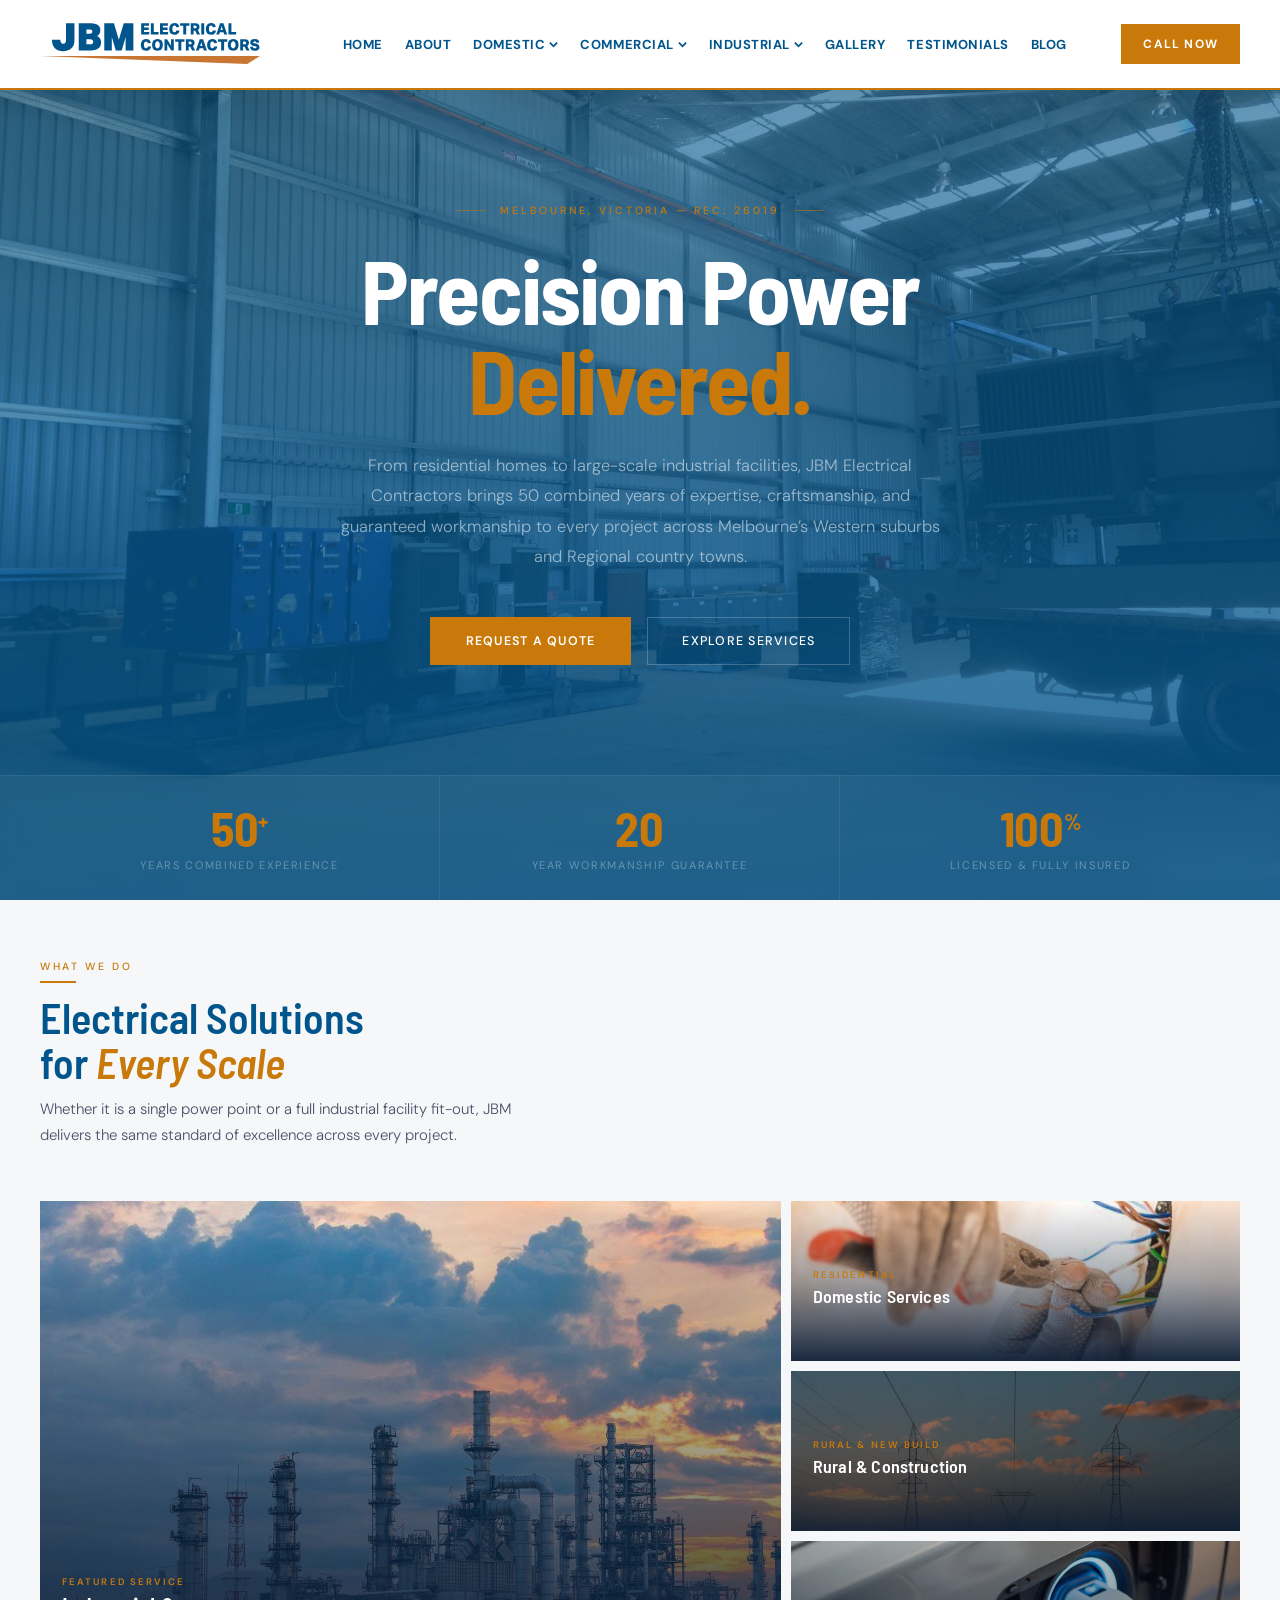
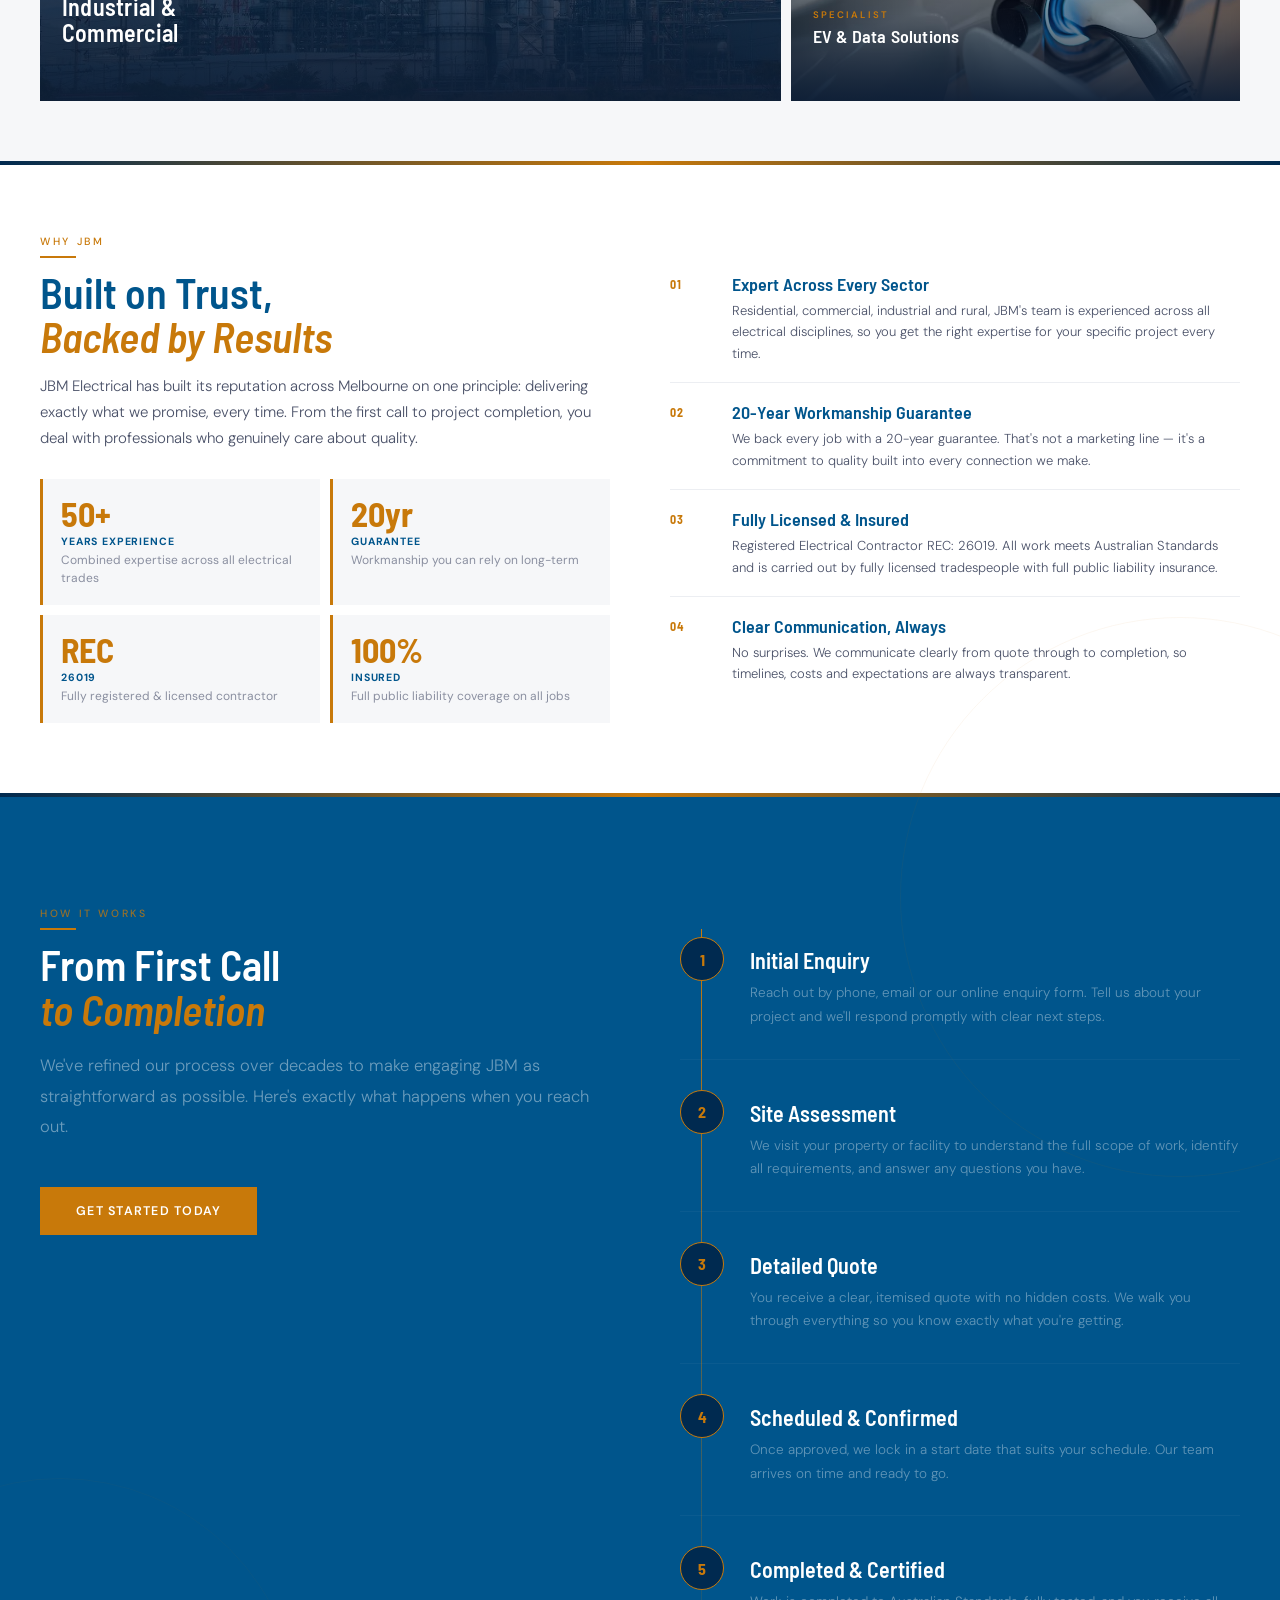
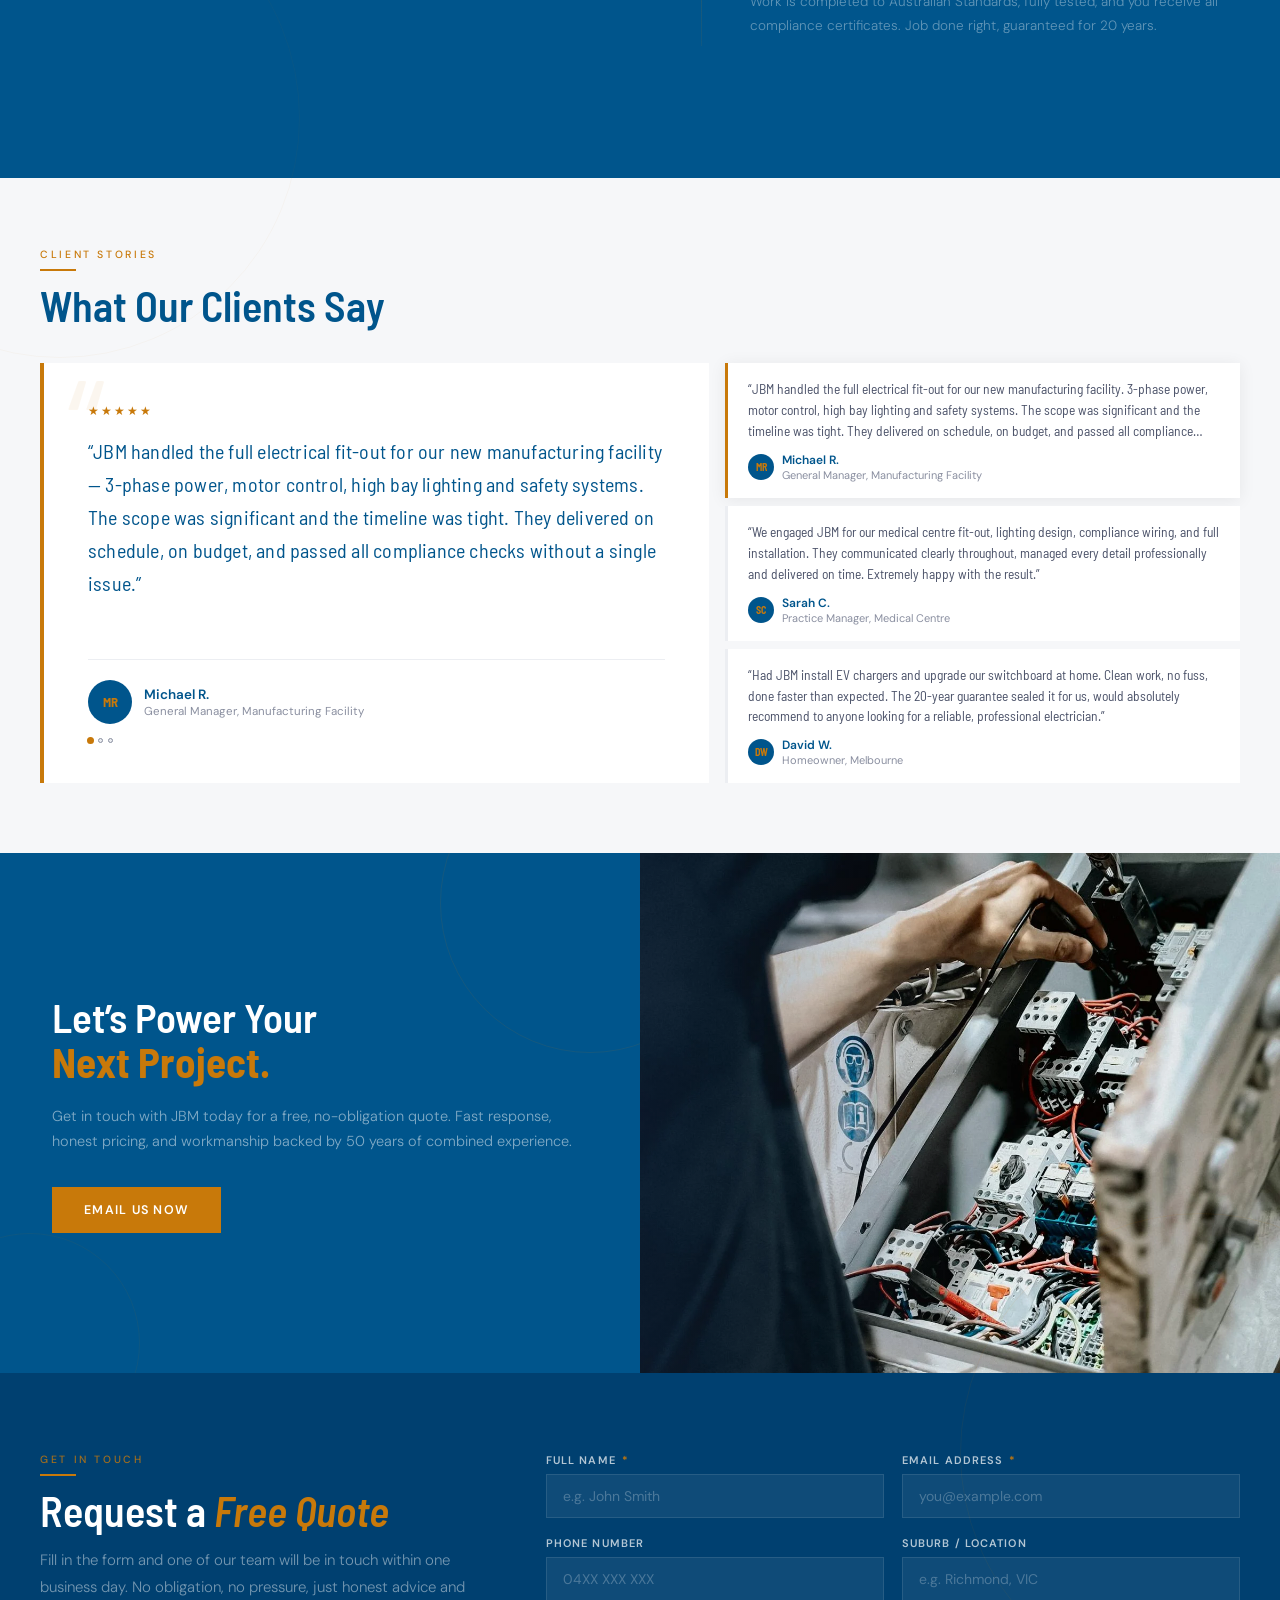
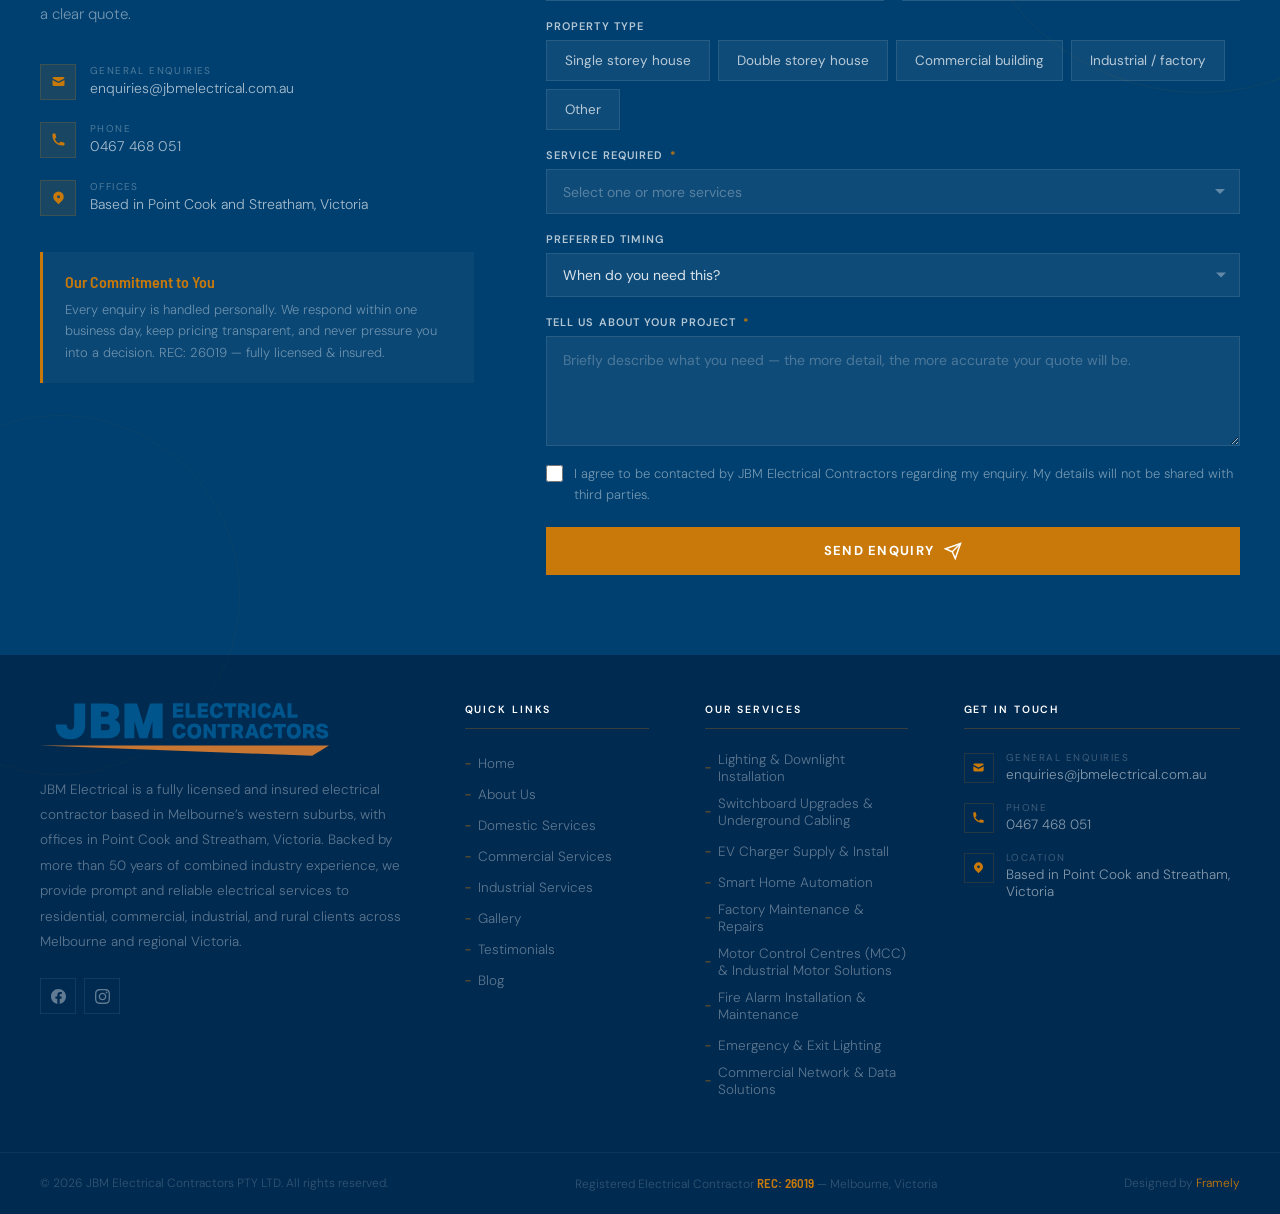
==== commit 6649cda3: "Update index.html" ====
--- a/index.html
+++ b/index.html
@@ -10,7 +10,7 @@
     <link rel="preconnect" href="https://fonts.googleapis.com">
     <link rel="preconnect" href="https://fonts.gstatic.com" crossorigin>
     <link href="https://fonts.googleapis.com/css2?family=Barlow+Semi+Condensed:wght@300;400;500;600;700&family=DM+Sans:ital,wght@0,300;0,400;0,500;0,600;1,300&display=swap" rel="stylesheet">
-    <link rel="preload" href="assets/images/hero-bg.png" as="image">
+    <link rel="preload" href="assets/images/hero-shed.avif" as="image" type="image/avif">
     <link rel="stylesheet" href="css/styles.css">
 </head>
 <body>
--- a/css/styles.css
+++ b/css/styles.css
@@ -183,12 +183,12 @@
         .hero-bg {
             position:absolute; inset:0;
             background-color:var(--navy-deep);
-            background-image:url("../assets/images/hero-bg.png");
+            background-image:url("../assets/images/hero-shed.avif");
             background-size:cover; background-position:60% center;
         }
         .hero-overlay {
             position:absolute; inset:0;
-            background:linear-gradient(180deg, rgba(0,85,140,.45) 0%, rgba(0,85,140,.65) 55%, rgba(0,85,140,.82) 100%);
+            background:linear-gradient(180deg, rgba(0,85,140,.58) 0%, rgba(0,85,140,.72) 55%, rgba(0,85,140,.86) 100%);
         }
         .hero-grain {
             position:absolute; inset:0; opacity:.035;
@@ -1005,6 +1005,8 @@
             .hero-eyebrow::before, .hero-eyebrow::after { width:20px; }
             .hero-ribbon-inner { padding:0 16px; }
             #hero { min-height:100svh; }
+            /* Mobile crop: shift left so the blue switchgear stays in frame */
+            .hero-bg { background-position:27% center; }
             /* Ribbon stays 3-col on mobile — compact */
             .hero-ribbon-inner { grid-template-columns:repeat(3,1fr); }
             .h-stat { padding:12px 8px; border-right:1px solid rgba(255,255,255,.07); border-bottom:none; }
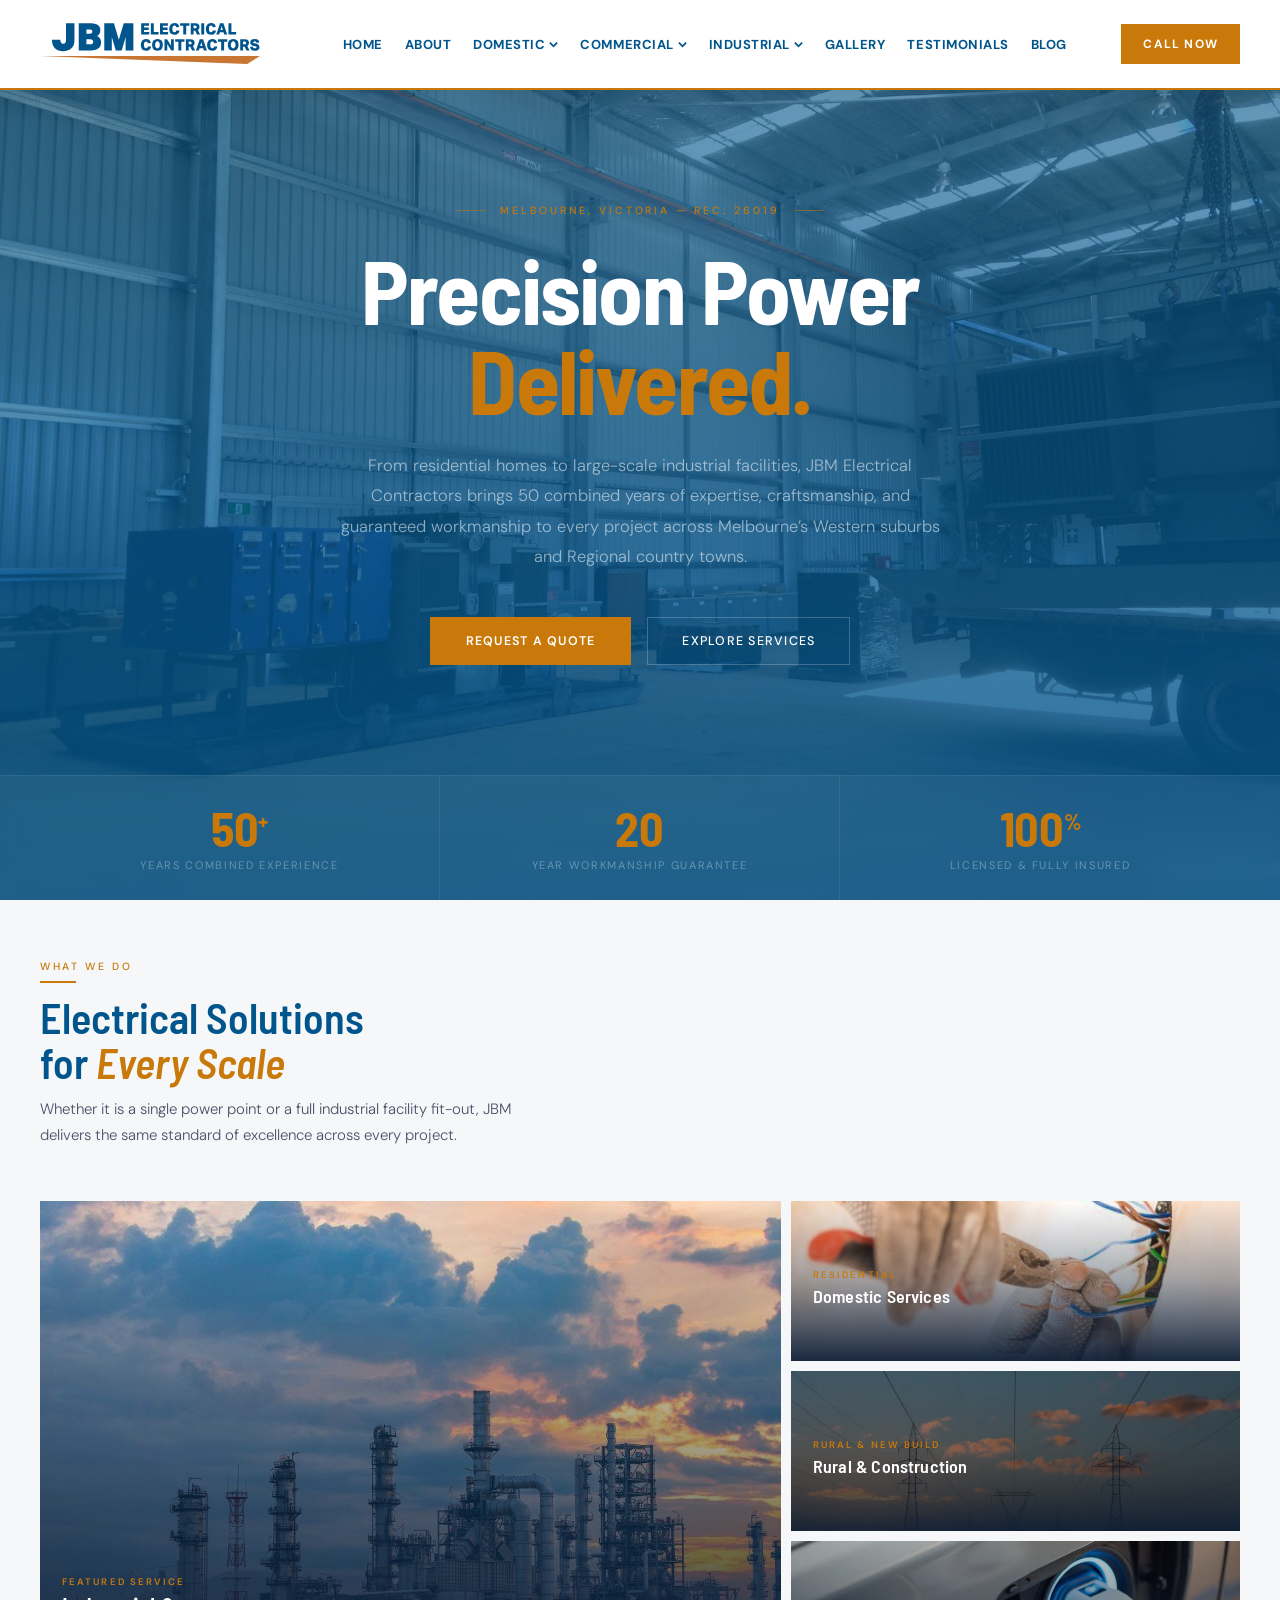
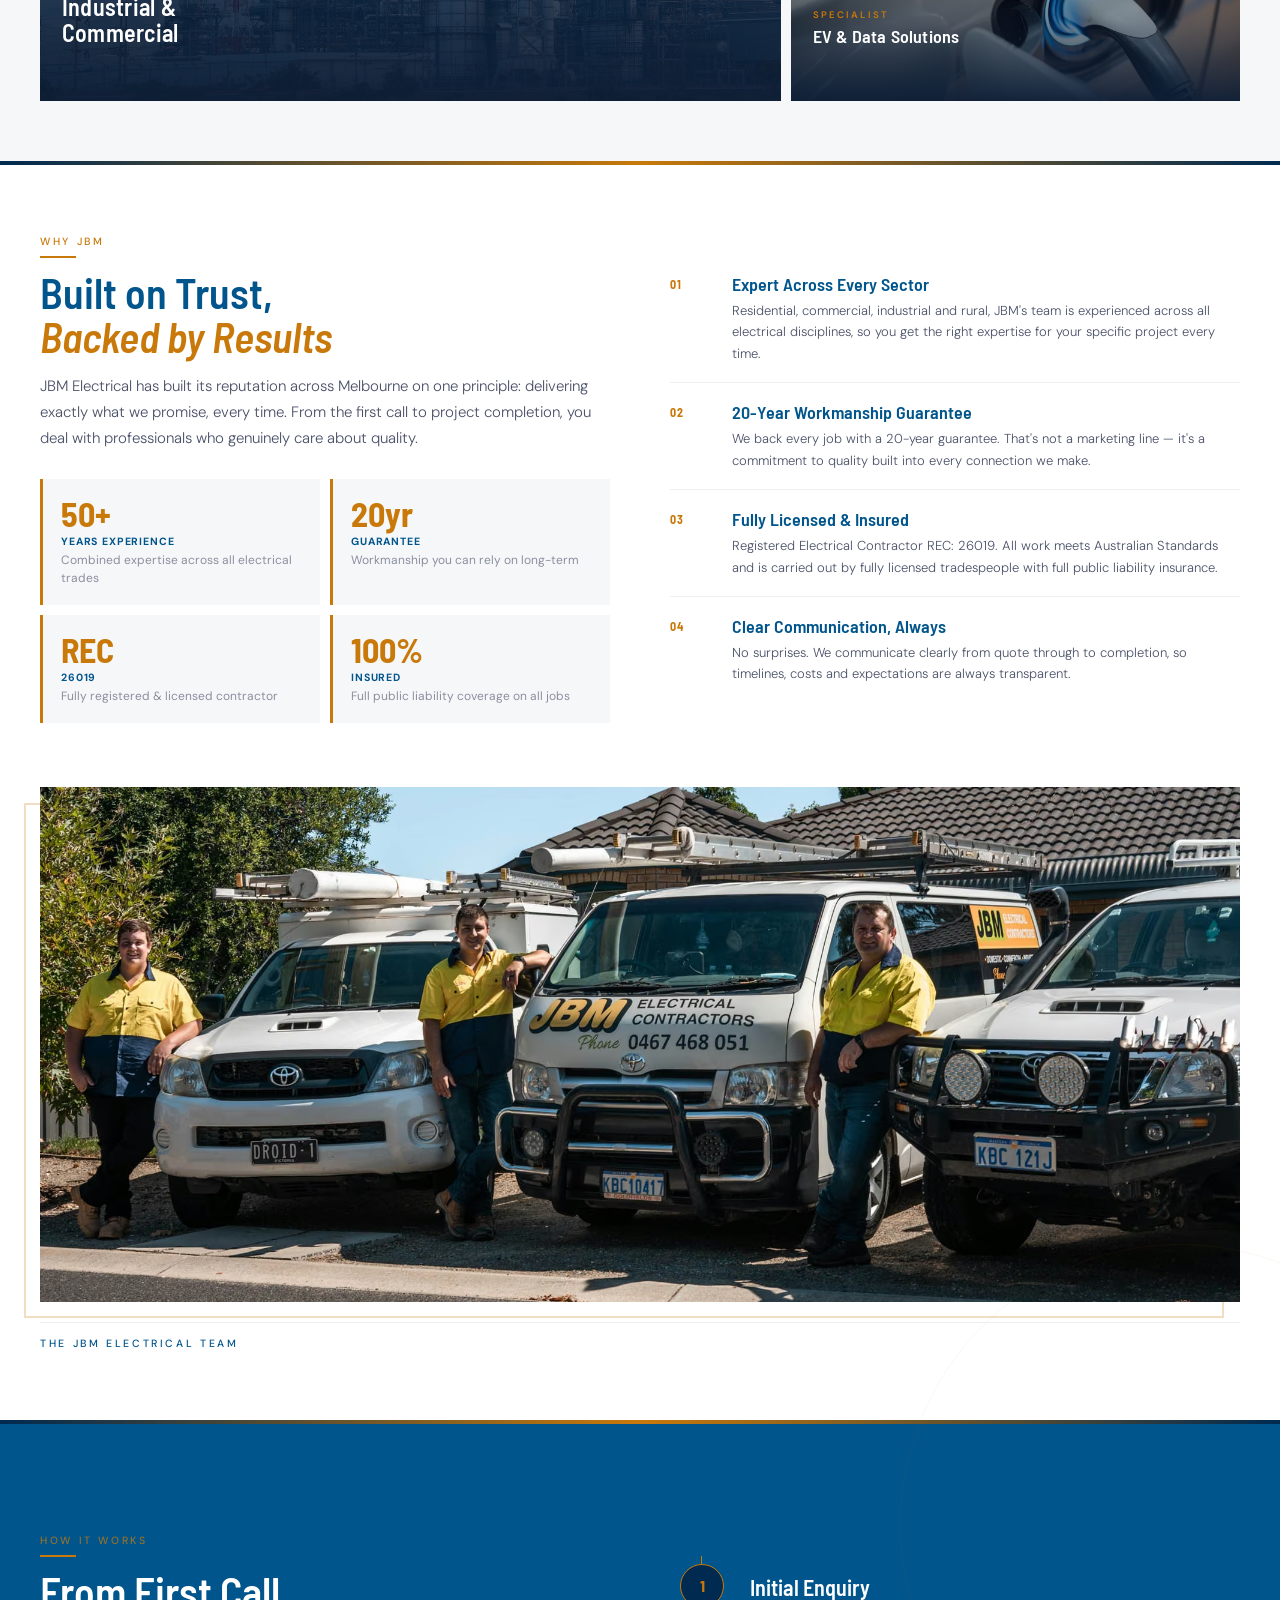
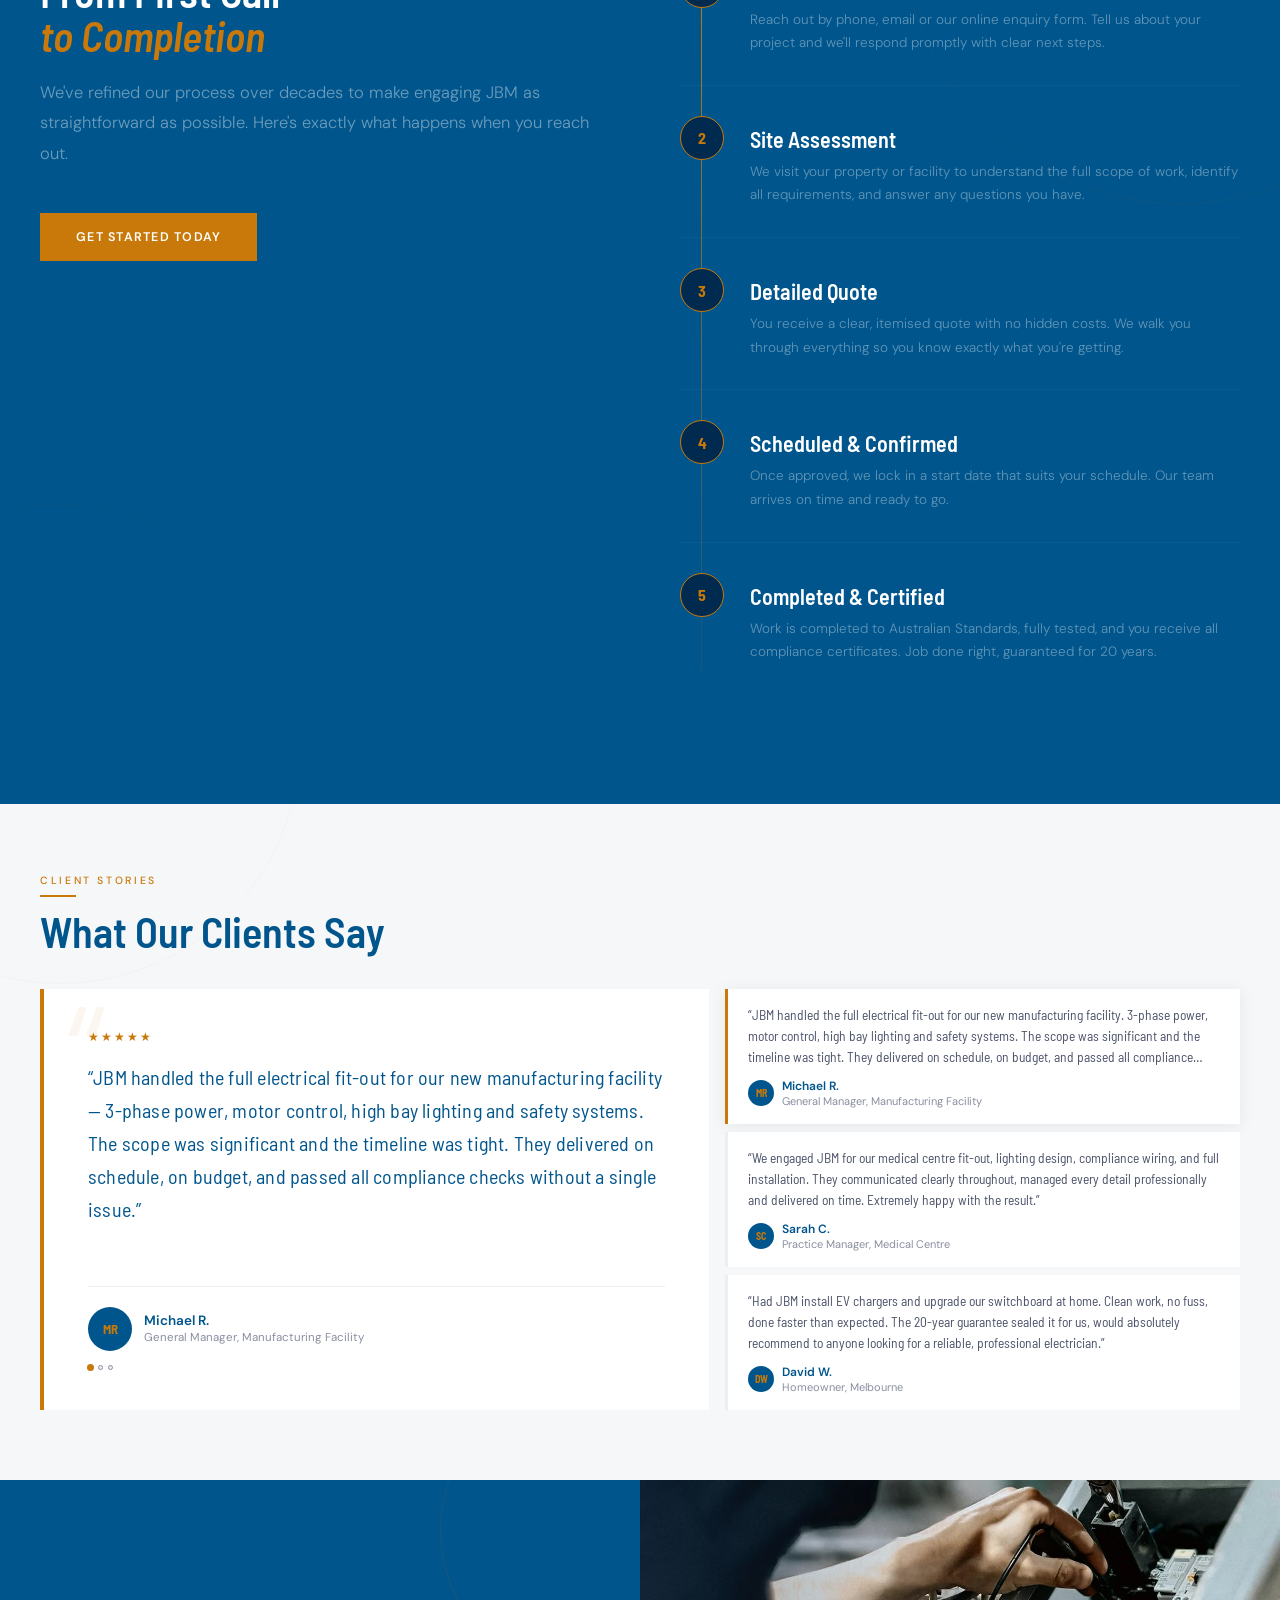
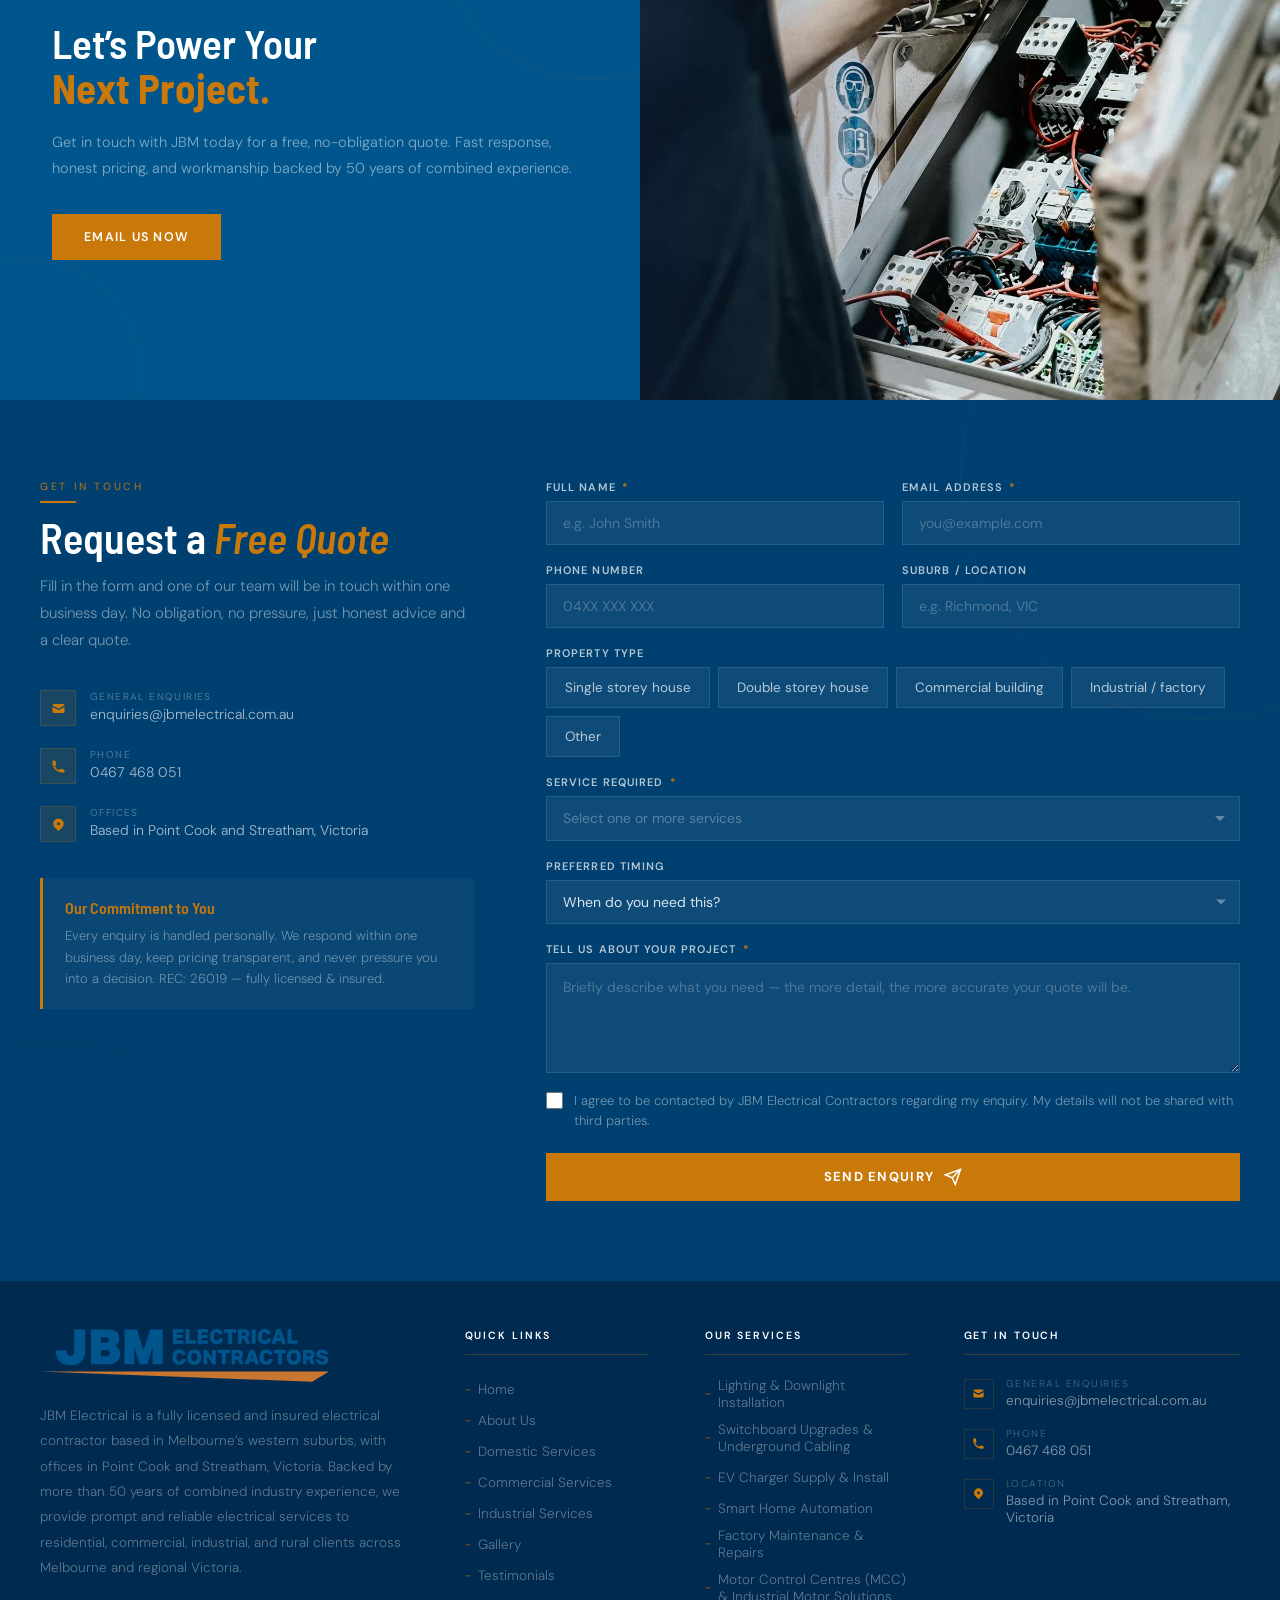
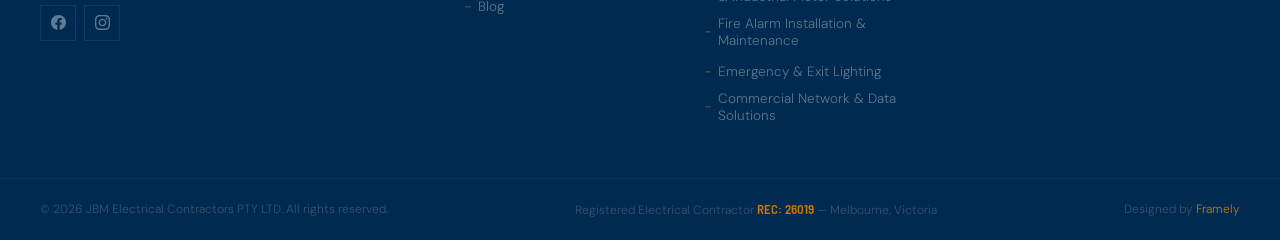
==== commit c3ad1df2: "Update index.html" ====
--- a/index.html
+++ b/index.html
@@ -281,6 +281,13 @@
                 </div>
             </div>
         </div>
+        <!-- Team photo band -->
+        <figure class="why-team fade-up">
+            <div class="why-team-frame">
+                <img class="why-team-img" src="assets/images/team-trust.avif" alt="The JBM Electrical team standing beside their work vehicles" width="2000" height="1334" loading="lazy">
+            </div>
+            <figcaption class="why-team-cap">The JBM Electrical team</figcaption>
+        </figure>
     </div>
 </section>
 
--- a/css/styles.css
+++ b/css/styles.css
@@ -343,6 +343,22 @@
         #why { padding:70px 0; background:var(--white); position:relative; overflow-x:clip; }
         .why-grid { display:grid; grid-template-columns:1fr 1fr; gap:60px; align-items:center; }
         .why-left { position:relative; }
+        /* Team photo band under the Why JBM columns */
+        .why-team { margin:64px 0 0; }
+        .why-team-frame { position:relative; }
+        .why-team-frame::before {
+            content:""; position:absolute; top:16px; left:-16px; width:100%; height:100%;
+            border:2px solid var(--amber); opacity:.25; z-index:0;
+        }
+        .why-team-img {
+            position:relative; z-index:1; display:block; width:100%; height:auto;
+            aspect-ratio:21/9; object-fit:cover; object-position:center 42%;
+        }
+        .why-team-cap {
+            margin-top:20px; padding-top:14px; border-top:1px solid var(--light-gray);
+            font-family:"DM Sans",sans-serif; font-size:10.5px; font-weight:500;
+            letter-spacing:.25em; text-transform:uppercase; color:var(--navy);
+        }
         .why-sec-sub { font-size:15px; color:var(--text); line-height:1.75; font-weight:300; margin-bottom:0; margin-top:14px; }
 
         .cred-grid { display:grid; grid-template-columns:1fr 1fr; gap:10px; margin-top:28px; }
@@ -925,6 +941,9 @@
 
             /* Why section */
             .why-grid { grid-template-columns:1fr; gap:48px; }
+            .why-team { margin-top:48px; }
+            .why-team-img { aspect-ratio:3/2; }
+            .why-team-frame::before { top:12px; left:-8px; }
             .why-left { position:static; }
 
             /* Process section */
